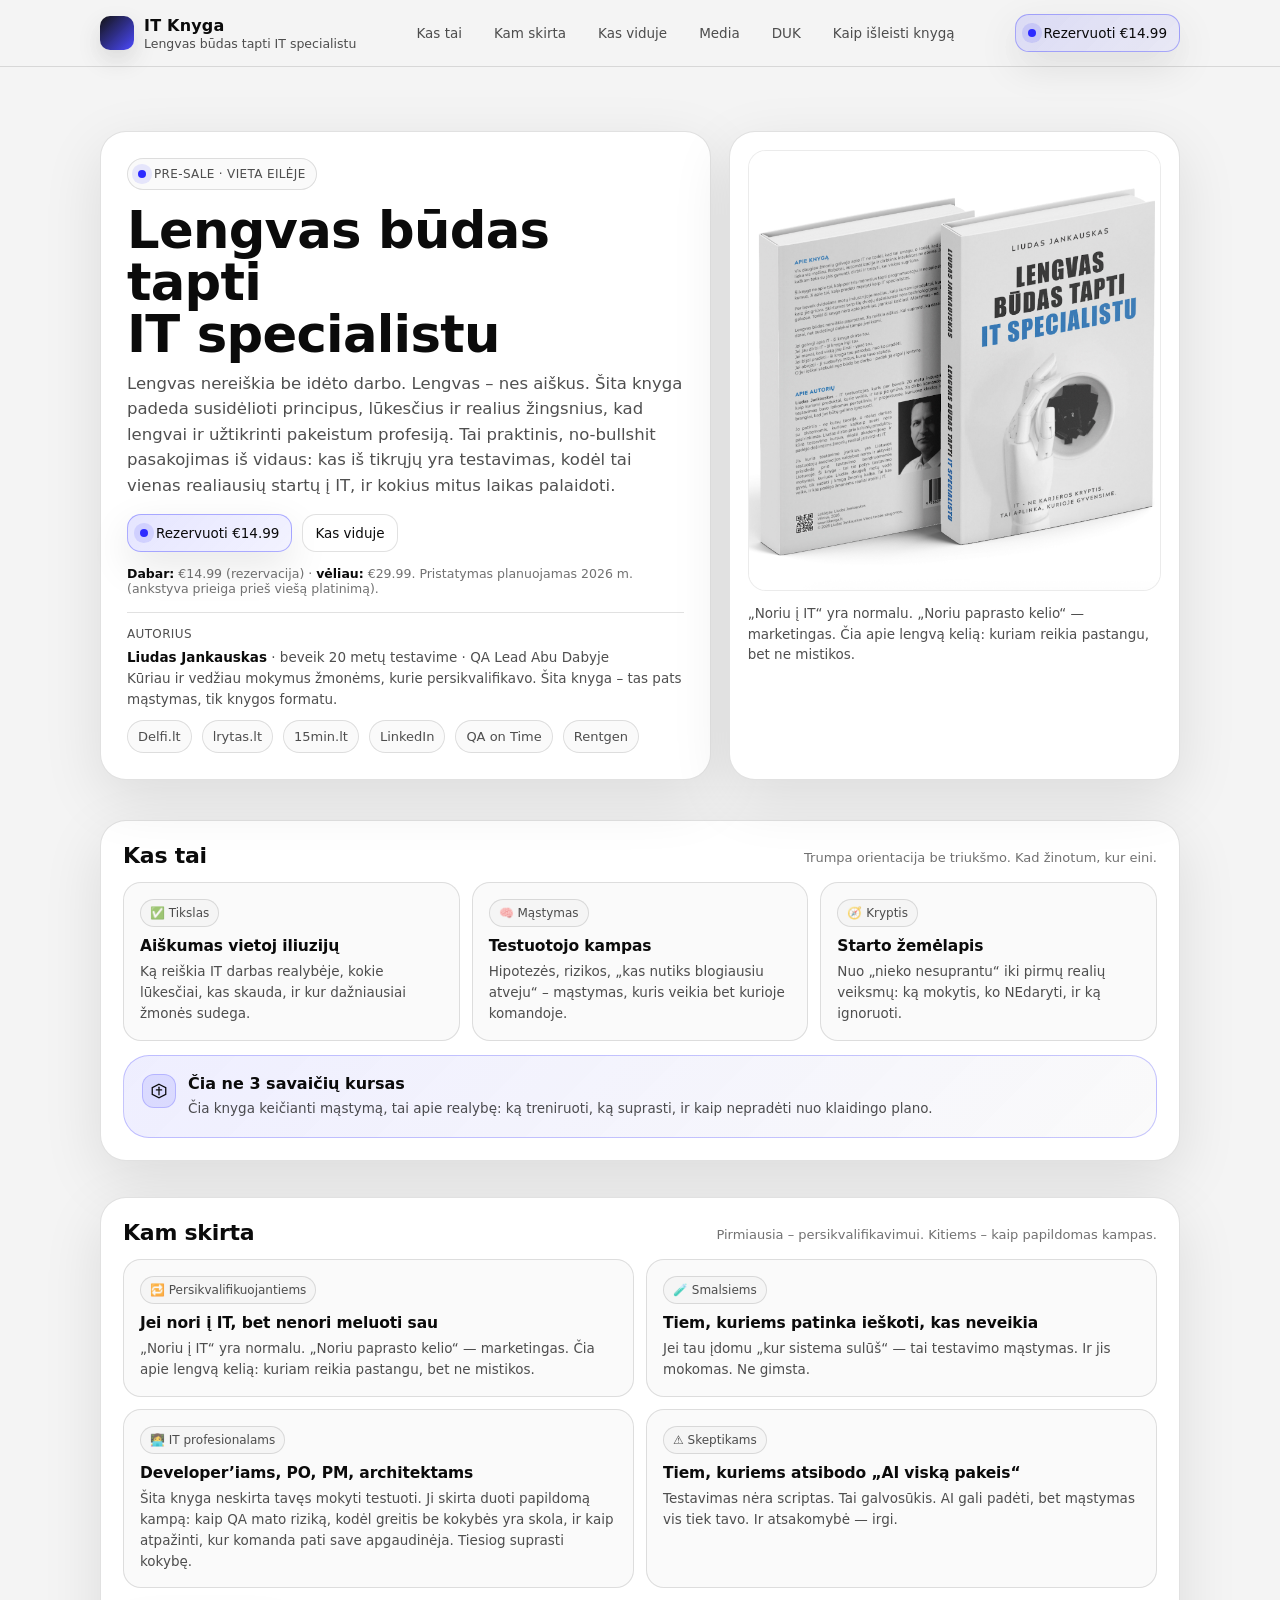
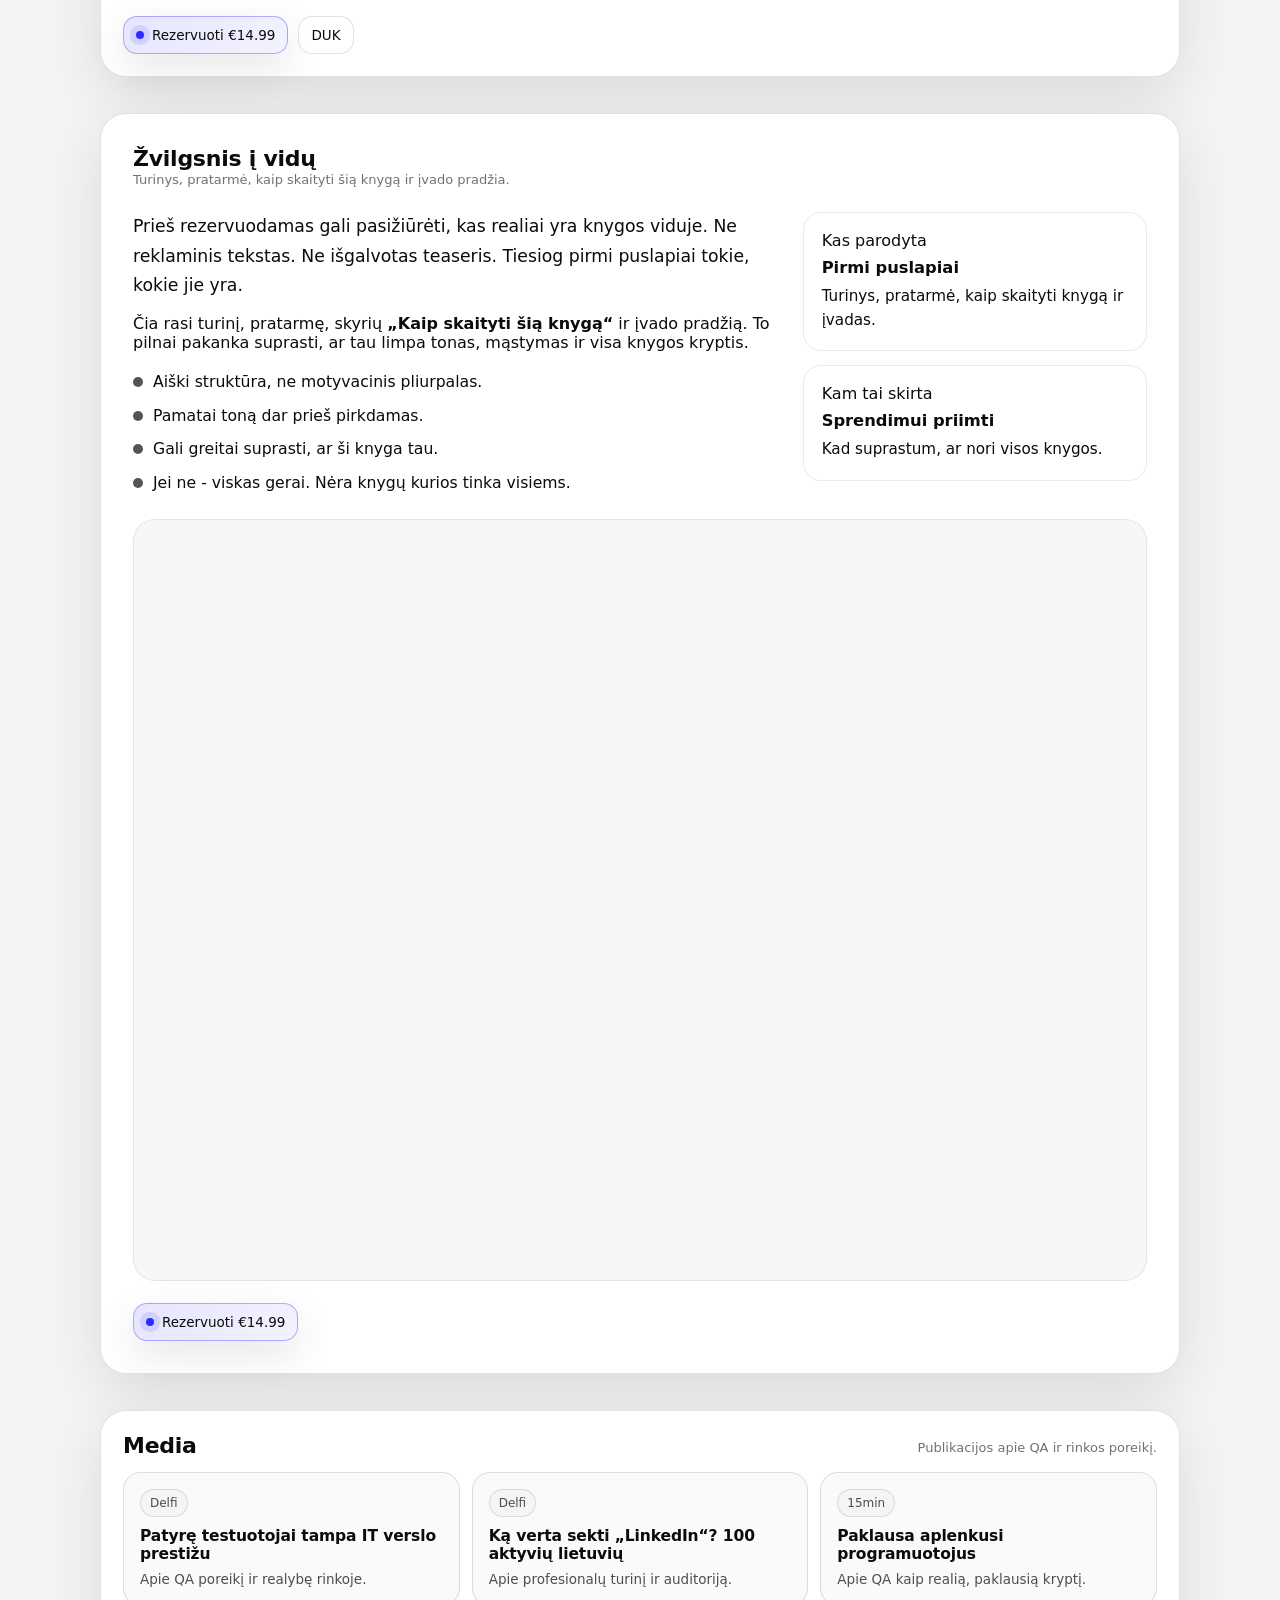
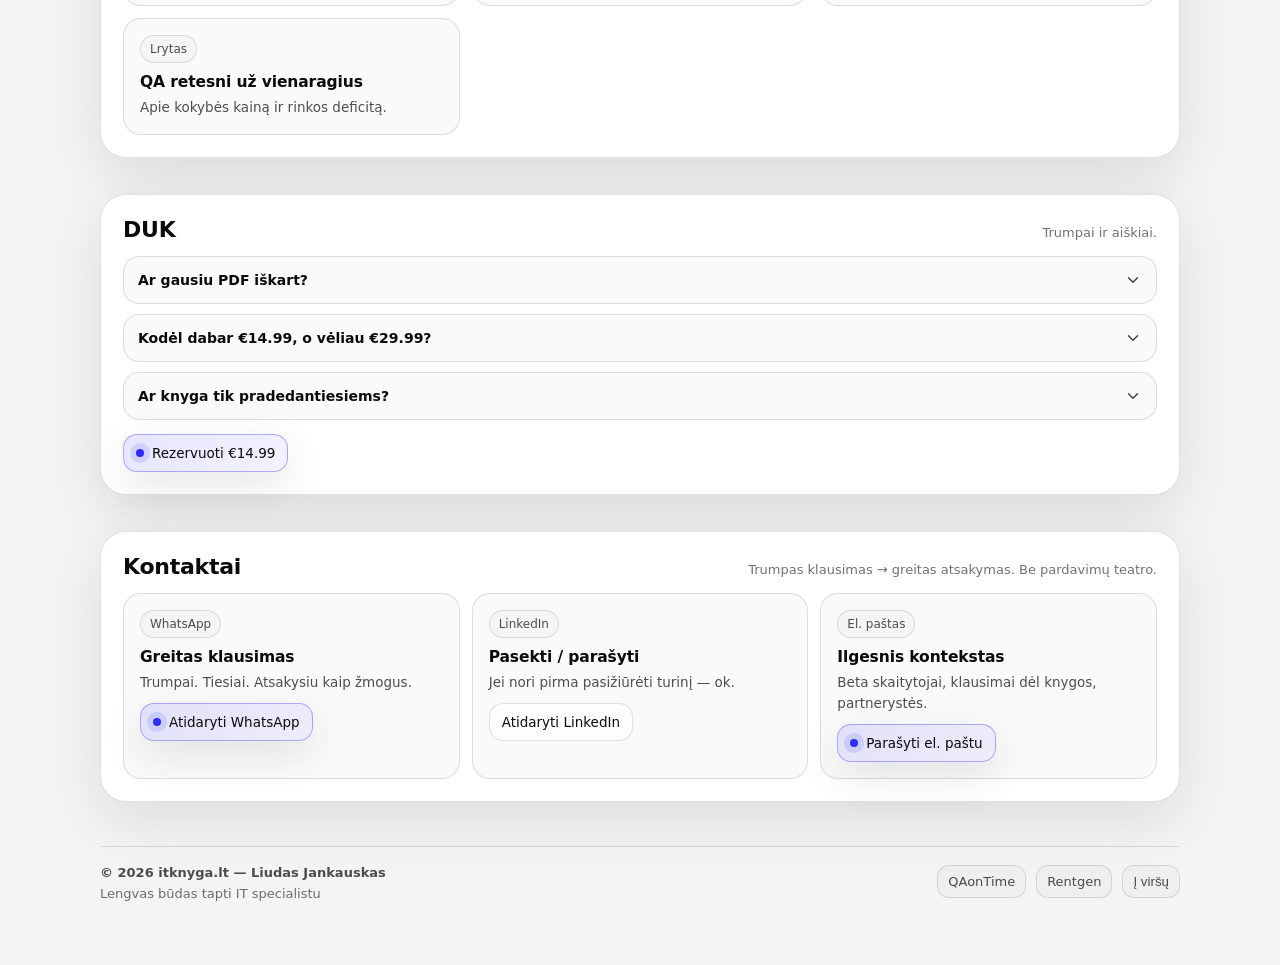
==== index.html @ edbee93b "kaip isleisti knyga" ====
<!doctype html>
<html lang="lt">
<head>
  <meta charset="utf-8" />
  <meta name="viewport" content="width=device-width,initial-scale=1" />
  <meta name="description" content="Knyga apie realų kelią į IT per testavimo mąstymą. Be marketingo. Be pažadų. Su aiškumu." />
  <title>Lengvas būdas tapti IT specialistu — Liudas Jankauskas</title>

  <link rel="stylesheet" href="./styles.css" />
</head>

<body>
  <!-- Google tag (gtag.js) -->
  <script async src="https://www.googletagmanager.com/gtag/js?id=G-TL7S2C4CYR"></script>
  <script>
    window.dataLayer = window.dataLayer || [];
    function gtag(){dataLayer.push(arguments);}
    gtag('js', new Date());
    gtag('config', 'G-TL7S2C4CYR');
  </script>

  <div class="topbar">
    <div class="wrap">
      <div class="row">
        <a class="brand" href="#top" aria-label="IT Knyga">
          <div class="mark" aria-hidden="true"></div>
          <div>
            <b>IT Knyga</b>
            <span>Lengvas būdas tapti IT specialistu</span>
          </div>
        </a>

        <button class="menuToggle" id="menuToggle" aria-label="Atidaryti navigaciją" aria-expanded="false" aria-controls="mobileNav">
          <span></span>
          <span></span>
          <span></span>
        </button>

        <nav aria-label="Navigacija">
          <a class="navlink" href="./index.html#kas">Kas tai</a>
          <a class="navlink" href="./index.html#kam">Kam skirta</a>
          <a class="navlink" href="./index.html#vidus">Kas viduje</a>
          <a class="navlink" href="./index.html#media">Media</a>
          <a class="navlink" href="./index.html#duk">DUK</a>
          <a class="navlink" href="./kaip-isleisti-knyga.html">Kaip išleisti knygą</a>
        </nav>

        <div class="mobileNav" id="mobileNav" hidden>
          <a class="navlink" href="./index.html#kas">Kas tai</a>
          <a class="navlink" href="./index.html#kam">Kam skirta</a>
          <a class="navlink" href="./index.html#vidus">Kas viduje</a>
          <a class="navlink" href="./index.html#media">Media</a>
          <a class="navlink" href="./index.html#du">DUK</a>
          <a class="navlink" href="./kaip-isleisti-knyga.html">Kaip išleisti knygą</a>
        </div>

        <div class="actions">
          <a class="btn primary" id="presaleTopBtn" href="https://buy.stripe.com/eVq9ALeDj7BDb7v8VT1Jm02" target="_blank" rel="noopener">
            <span class="dot" aria-hidden="true"></span>
            <span>Rezervuoti €14.99</span>
          </a>
        </div>
      </div>
    </div>
  </div>

  <main id="top">
    <!-- HERO -->
    <header class="hero">
      <div class="wrap">
        <div class="hero-grid">
          <div class="hero-card">
            <div class="kicker">
              <span class="pill" aria-hidden="true"></span>
              Pre-sale · vieta eilėje
            </div>

            <h1>Lengvas būdas tapti<br/>IT specialistu</h1>

            <p class="sub">
              Lengvas nereiškia be idėto darbo. Lengvas – nes aiškus. Šita knyga padeda susidėlioti principus, 
              lūkesčius ir realius žingsnius, kad lengvai ir užtikrinti pakeistum profesiją. Tai praktinis, no-bullshit 
              pasakojimas iš vidaus: kas iš tikrųjų yra testavimas, kodėl tai vienas realiausių startų į IT, ir kokius mitus laikas palaidoti.
            </p>

            <div class="hero-ctas">
              <a class="btn primary" id="presaleHeroBtn" href="https://buy.stripe.com/eVq9ALeDj7BDb7v8VT1Jm02" target="_blank" rel="noopener">
                <span class="dot" aria-hidden="true"></span>
                <span>Rezervuoti €14.99</span>
              </a>

              <a class="btn" href="#vidus">
                <span>Kas viduje</span>
              </a>
            </div>

            <div class="micro">
              <b>Dabar:</b> €14.99 (rezervacija) · <b>vėliau:</b> €29.99.
              <span class="muted">Pristatymas planuojamas 2026 m. (ankstyva prieiga prieš viešą platinimą).</span>
            </div>

            <div class="hero-strip" id="autorius">
              <div class="stripTitle">Autorius</div>
              <div class="stripBody">
                <b>Liudas Jankauskas</b> · beveik 20 metų testavime  · QA Lead Abu Dabyje<br/>
                  Kūriau ir vedžiau mokymus žmonėms, kurie persikvalifikavo.
                  Šita knyga – tas pats mąstymas, tik knygos formatu.
              </div>
              <div class="stripLinks">
                <a class="chip" href="https://www.delfi.lt/login/technologijos/naujienos/patyre-testuotojai-tampa-it-verslo-prestizu-90089187" target="_blank" rel="noopener">Delfi.lt</a>
                <a class="chip" href="https://www.lrytas.lt/it/ismanyk/2022/01/12/news/patyre-kokybes-uztikrinimo-specialistai-retesni-uz-vienaragius-22039677" target="_blank" rel="noopener">lrytas.lt</a>
                <a class="chip" href="https://www.15min.lt/verslas/naujiena/mokslas-it/profesija-paklausa-aplenkusi-programuotojus-lietuvoje-uzdirba-ir-3-5-tukst-euru-i-rankas-1290-1632904" target="_blank" rel="noopener">15min.lt</a>
                <a class="chip" href="https://www.linkedin.com/in/liudas-jankauskas/" target="_blank" rel="noopener">LinkedIn</a>
                <a class="chip" href="https://qaontime.com" target="_blank" rel="noopener">QA on Time</a>
                <a class="chip" href="https://rentgen.io" target="_blank" rel="noopener">Rentgen</a>
              </div>
            </div>
          </div>

          <!-- COVER -->
          <div class="cover-card" aria-label="Knygos viršelis">
            <img class="cover" src="./cover.jpg" alt="Knygos viršelis: Lengvas būdas tapti IT specialistu" />
            <div class="coverNote">
              „Noriu į IT“ yra normalu. „Noriu paprasto kelio“ — marketingas. Čia apie lengvą kelią: kuriam reikia pastangu, bet ne mistikos.
            </div>
          </div>
        </div>
      </div>
    </header>

    <!-- KAS -->
    <section id="kas">
      <div class="wrap">
        <div class="section-card">
          <div class="section-title">
            <h2>Kas tai</h2>
            <div class="hint">Trumpa orientacija be triukšmo. Kad žinotum, kur eini.</div>
          </div>

          <div class="grid3">
            <div class="item">
              <div class="tag">✅ Tikslas</div>
              <h3>Aiškumas vietoj iliuzijų</h3>
              <p>Ką reiškia IT darbas realybėje, kokie lūkesčiai, kas skauda, ir kur dažniausiai žmonės sudega.</p>
            </div>

            <div class="item">
              <div class="tag">🧠 Mąstymas</div>
              <h3>Testuotojo kampas</h3>
              <p>Hipotezės, rizikos, „kas nutiks blogiausiu atveju“ – mąstymas, kuris veikia bet kurioje komandoje.</p>
            </div>

            <div class="item">
              <div class="tag">🧭 Kryptis</div>
              <h3>Starto žemėlapis</h3>
              <p>Nuo „nieko nesuprantu“ iki pirmų realių veiksmų: ką mokytis, ko NEdaryti, ir ką ignoruoti.</p>
            </div>
          </div>

          <div class="spacer"></div>

          <div class="callout">
            <div class="icon" aria-hidden="true">
              <svg viewBox="0 0 24 24" fill="none">
                <path d="M12 3l9 4.5v9L12 21 3 16.5v-9L12 3Z" stroke="currentColor" stroke-width="1.7"/>
                <path d="M12 7v10" stroke="currentColor" stroke-width="1.7" stroke-linecap="round"/>
                <path d="M8.5 10.5h7" stroke="currentColor" stroke-width="1.7" stroke-linecap="round"/>
              </svg>
            </div>
            <div>
              <b>Čia ne 3 savaičių kursas</b>
              <span>Čia knyga keičianti mąstymą, tai apie realybę: ką treniruoti, ką suprasti, ir kaip nepradėti nuo klaidingo plano.</span>
            </div>
          </div>
        </div>
      </div>
    </section>

    <!-- KAM -->
    <section id="kam">
      <div class="wrap">
        <div class="section-card">
          <div class="section-title">
            <h2>Kam skirta</h2>
            <div class="hint">Pirmiausia – persikvalifikavimui. Kitiems – kaip papildomas kampas.</div>
          </div>

          <div class="grid2">
            <div class="item">
              <div class="tag">🔁 Persikvalifikuojantiems</div>
              <h3>Jei nori į IT, bet nenori meluoti sau</h3>
              <p>„Noriu į IT“ yra normalu. „Noriu paprasto kelio“ — marketingas. Čia apie lengvą kelią: kuriam reikia pastangu, bet ne mistikos.</p>
            </div>

            <div class="item">
              <div class="tag">🧪 Smalsiems</div>
              <h3>Tiem, kuriems patinka ieškoti, kas neveikia</h3>
              <p>Jei tau įdomu „kur sistema sulūš“ — tai testavimo mąstymas. Ir jis mokomas. Ne gimsta.</p>
            </div>

            <div class="item">
              <div class="tag">👩‍💻 IT profesionalams</div>
              <h3>Developer’iams, PO, PM, architektams</h3>
              <p>Šita knyga neskirta tavęs mokyti testuoti. Ji skirta duoti papildomą kampą: kaip QA mato riziką, kodėl greitis 
                be kokybės yra skola, ir kaip atpažinti, kur komanda pati save apgaudinėja. Tiesiog suprasti kokybę.</p>
            </div>

            <div class="item">
              <div class="tag">⚠️ Skeptikams</div>
              <h3>Tiem, kuriems atsibodo „AI viską pakeis“</h3>
              <p>Testavimas nėra scriptas. Tai galvosūkis. AI gali padėti, bet mąstymas vis tiek tavo. Ir atsakomybė — irgi.</p>
            </div>
          </div>

          <div class="spacer"></div>

          <div class="hero-ctas inlineCtas">
            <a class="btn primary" id="presaleMidBtn" href="https://buy.stripe.com/eVq9ALeDj7BDb7v8VT1Jm02" target="_blank" rel="noopener">
              <span class="dot" aria-hidden="true"></span>
              <span>Rezervuoti €14.99</span>
            </a>
            <a class="btn" href="#duk"><span>DUK</span></a>
          </div>
        </div>
      </div>
    </section>

    <!-- VIDUS -->
    <section id="vidus">
      <div class="wrap">
        <div class="section-card section-card--preview">
          <div class="section-title preview-title">
            <div>
              <h2>Žvilgsnis į vidų</h2>
              <div class="hint">Turinys, pratarmė, kaip skaityti šią knygą ir įvado pradžia.</div>
            </div>
          </div>

          <div class="book-preview-intro">
            <div class="book-preview-copy">
              <p class="preview-lead">
                Prieš rezervuodamas gali pasižiūrėti, kas realiai yra knygos viduje.
                Ne reklaminis tekstas. Ne išgalvotas teaseris. Tiesiog pirmi puslapiai tokie, kokie jie yra.
              </p>

              <p>
                Čia rasi turinį, pratarmę, skyrių <strong>„Kaip skaityti šią knygą“</strong> ir įvado pradžią.
                To pilnai pakanka suprasti, ar tau limpa tonas, mąstymas ir visa knygos kryptis.
              </p>

              <div class="preview-points">

                <div class="preview-point">
                  <span class="preview-dot"></span>
                  <span>Aiški struktūra, ne motyvacinis pliurpalas.</span>
                </div>

                <div class="preview-point">
                  <span class="preview-dot"></span>
                  <span>Pamatai toną dar prieš pirkdamas.</span>
                </div>

                <div class="preview-point">
                  <span class="preview-dot"></span>
                  <span>Gali greitai suprasti, ar ši knyga tau.</span>
                </div>

                <div class="preview-point">
                  <span class="preview-dot"></span>
                  <span>Jei ne - viskas gerai. Nėra knygų kurios tinka visiems.</span>
                </div>

              </div>
            </div>

            <div class="preview-side-note">
              <div class="preview-note-card">
                <div class="tag">Kas parodyta</div>
                <h3>Pirmi puslapiai</h3>
                <p>Turinys, pratarmė, kaip skaityti knygą ir įvadas.</p>
              </div>

              <div class="preview-note-card">
                <div class="tag">Kam tai skirta</div>
                <h3>Sprendimui priimti</h3>
                <p>Kad suprastum, ar nori visos knygos.</p>
              </div>
            </div>
          </div>

          <div class="pdf-preview-shell">
            <iframe
              src="./preview.pdf#toolbar=0"
              class="pdf-preview-frame"
              title="Knygos ištrauka">
            </iframe>
          </div>

          <a class="btn preview-open-mobile" href="./preview.pdf" target="_blank" rel="noopener">
              <span>Atidaryti knygos ištrauką</span>
          </a>

          <div class="hero-ctas preview-cta-row">
            <a class="btn primary" id="presalePreviewBtn" href="https://buy.stripe.com/eVq9ALeDj7BDb7v8VT1Jm02" target="_blank" rel="noopener">
              <span class="dot" aria-hidden="true"></span>
              <span>Rezervuoti €14.99</span>
            </a>
          </div>
        </div>
      </div>
    </section>

    <!-- MEDIA -->
    <section id="media">
      <div class="wrap">
        <div class="section-card">
          <div class="section-title">
            <h2>Media</h2>
            <div class="hint">Publikacijos apie QA ir rinkos poreikį.</div>
          </div>

          <div class="grid3">
            <a class="item" href="https://www.delfi.lt/login/technologijos/naujienos/patyre-testuotojai-tampa-it-verslo-prestizu-90089187" target="_blank" rel="noopener">
              <div class="tag">Delfi</div>
              <h3>Patyrę testuotojai tampa IT verslo prestižu</h3>
              <p>Apie QA poreikį ir realybę rinkoje.</p>
            </a>

            <a class="item" href="https://www.delfi.lt/m360/naujausi-straipsniai/karolis-rimkus-ka-verta-sekti-linkedin-100-aktyviu-lietuviu-9-dalis-95344121" target="_blank" rel="noopener">
              <div class="tag">Delfi</div>
              <h3>Ką verta sekti „LinkedIn“? 100 aktyvių lietuvių</h3>
              <p>Apie profesionalų turinį ir auditoriją.</p>
            </a>

            <a class="item" href="https://www.15min.lt/verslas/naujiena/mokslas-it/profesija-paklausa-aplenkusi-programuotojus-lietuvoje-uzdirba-ir-3-5-tukst-euru-i-rankas-1290-1632904" target="_blank" rel="noopener">
              <div class="tag">15min</div>
              <h3>Paklausa aplenkusi programuotojus</h3>
              <p>Apie QA kaip realią, paklausią kryptį.</p>
            </a>

            <a class="item" href="https://www.lrytas.lt/it/ismanyk/2022/01/12/news/patyre-kokybes-uztikrinimo-specialistai-retesni-uz-vienaragius-22039677" target="_blank" rel="noopener">
              <div class="tag">Lrytas</div>
              <h3>QA retesni už vienaragius</h3>
              <p>Apie kokybės kainą ir rinkos deficitą.</p>
            </a>
          </div>
        </div>
      </div>
    </section>

    <!-- FAQ -->
    <section id="duk">
      <div class="wrap">
        <div class="section-card">
          <div class="section-title">
            <h2>DUK</h2>
            <div class="hint">Trumpai ir aiškiai.</div>
          </div>

          <details>
            <summary>
              Ar gausiu PDF iškart?
              <svg class="chev" viewBox="0 0 24 24" fill="none" aria-hidden="true">
                <path d="M6 9l6 6 6-6" stroke="currentColor" stroke-width="1.8" stroke-linecap="round" stroke-linejoin="round"/>
              </svg>
            </summary>
            <p>Ne. Tai pre-sale rezervacija (vieta eilėje). Gausite fizinę knygą pirmi per 2026 metus.</p>
          </details>

          <details>
            <summary>
              Kodėl dabar €14.99, o vėliau €29.99?
              <svg class="chev" viewBox="0 0 24 24" fill="none" aria-hidden="true">
                <path d="M6 9l6 6 6-6" stroke="currentColor" stroke-width="1.8" stroke-linecap="round" stroke-linejoin="round"/>
              </svg>
            </summary>
            <p>€14.99 – ankstyva rezervacija. Išleidus, kaina bus €29.99.</p>
          </details>

          <details>
            <summary>
              Ar knyga tik pradedantiesiems?
              <svg class="chev" viewBox="0 0 24 24" fill="none" aria-hidden="true">
                <path d="M6 9l6 6 6-6" stroke="currentColor" stroke-width="1.8" stroke-linecap="round" stroke-linejoin="round"/>
              </svg>
            </summary>
            <p>Ne. Pagrindas – startas į IT, bet profesionalams tai papildomas kampas apie riziką, kokybės skolą ir realias klaidas.</p>
          </details>

          <div class="spacer"></div>

          <a class="btn primary" id="presaleFaqBtn" href="https://buy.stripe.com/eVq9ALeDj7BDb7v8VT1Jm02" target="_blank" rel="noopener">
            <span class="dot" aria-hidden="true"></span>
            <span>Rezervuoti €14.99</span>
          </a>
        </div>
      </div>
    </section>

    <!-- CONTACT -->
    <section id="kontaktas">
      <div class="wrap">
        <div class="section-card">
          <div class="section-title">
            <h2>Kontaktai</h2>
            <div class="hint">Trumpas klausimas → greitas atsakymas. Be pardavimų teatro.</div>
          </div>

          <div class="grid3">
            <div class="item">
              <div class="tag">WhatsApp</div>
              <h3>Greitas klausimas</h3>
              <p>Trumpai. Tiesiai. Atsakysiu kaip žmogus.</p>
              <div class="miniSpacer"></div>
              <a class="btn primary" id="whatsappBtn" href="https://wa.me/37064034810" target="_blank" rel="noopener">
                <span class="dot" aria-hidden="true"></span>
                <span>Atidaryti WhatsApp</span>
              </a>
            </div>

            <div class="item">
              <div class="tag">LinkedIn</div>
              <h3>Pasekti / parašyti</h3>
              <p>Jei nori pirma pasižiūrėti turinį — ok.</p>
              <div class="miniSpacer"></div>
              <a class="btn" id="linkedinBtn" href="https://www.linkedin.com/in/liudas-jankauskas/" target="_blank" rel="noopener">
                <span>Atidaryti LinkedIn</span>
              </a>
            </div>

            <div class="item">
              <div class="tag">El. paštas</div>
              <h3>Ilgesnis kontekstas</h3>
              <p>Beta skaitytojai, klausimai dėl knygos, partnerystės.</p>
              <div class="miniSpacer"></div>
              <a class="btn primary" href="mailto:liudasjan@gmail.com?subject=Knyga%20%E2%80%9ELengvas%20b%C5%ABdas%20tapti%20IT%20specialistu%E2%80%9C">
                <span class="dot" aria-hidden="true"></span>
                <span>Parašyti el. paštu</span>
              </a>
            </div>
          </div>
        </div>
      </div>
    </section>
  </main>

  <footer>
    <div class="wrap">
      <div class="footrow">
        <div>
          <div class="footTitle">© <span id="year"></span> itknyga.lt — Liudas Jankauskas</div>
          <div style="margin-top:6px;">Lengvas būdas tapti IT specialistu</div>
        </div>
        <div class="links" aria-label="Nuorodos">
          <a class="link" href="https://qaontime.com" target="_blank" rel="noopener">QAonTime</a>
          <a class="link" href="https://rentgen.io" target="_blank" rel="noopener">Rentgen</a>
          <button class="link" type="button" id="scrollTopBtn">Į viršų</button>
        </div>
      </div>
    </div>
  </footer>

  <!-- Mobile sticky presale -->
  <div class="mobileSticky" id="mobileSticky" hidden>
    <div class="mobileStickyInner">
      <div class="msText">
        <div class="msTitle">Pre-sale</div>
        <div class="msSub">€14.99 dabar · €29.99 po išleidimo</div>
      </div>
      <a class="btn primary msBtn" id="presaleStickyBtn" href="https://buy.stripe.com/eVq9ALeDj7BDb7v8VT1Jm02" target="_blank" rel="noopener">
        <span class="dot" aria-hidden="true"></span>
        <span>Rezervuoti</span>
      </a>
    </div>
  </div>

  <script src="./script.js"></script>
</body>
</html>
---- styles.css ----
:root{
  --bg:#F4F4F4;
  --card:#FFFFFF;
  --card2:#FAFAFA;
  --text:#0B0B0B;
  --muted: rgba(11,11,11,.72);
  --faint: rgba(11,11,11,.58);
  --line: rgba(11,11,11,.12);
  --shadow: 0 18px 60px rgba(0,0,0,.10);

  --accent:#2D2BFF; /* viršelio mėlyna */
  --accentSoft: rgba(45,43,255,.12);

  --radius:18px;
  --radius2:26px;
  --max: 1120px;
}

*{ box-sizing:border-box; }
html,body{ height:100%; }
body{
  margin:0;
  font-family: ui-sans-serif, system-ui, -apple-system, Segoe UI, Roboto, Helvetica, Arial, "Apple Color Emoji","Segoe UI Emoji";
  background: var(--bg);
  color:var(--text);
  overflow-x:hidden;
}

a{ color:inherit; text-decoration:none; }
.wrap{ max-width: var(--max); margin:0 auto; padding: 0 20px; }

/* Top bar */
.topbar{
  position:sticky;
  top:0;
  z-index:60;
  background: rgba(244,244,244,.78);
  border-bottom: 1px solid var(--line);
  backdrop-filter: blur(10px);
  -webkit-backdrop-filter: blur(10px);
}
.topbar .row{
  display:flex;
  align-items:center;
  justify-content:space-between;
  gap:18px;
  padding: 14px 0;
}

.brand{
  display:flex;
  align-items:center;
  gap:10px;
  min-width: 220px;
}
.mark{
  width: 34px; height: 34px;
  border-radius: 10px;
  background: linear-gradient(135deg, rgba(0,0,0,.92), rgba(45,43,255,.85));
  box-shadow: 0 10px 24px rgba(0,0,0,.12);
}
.brand b{ font-weight:900; letter-spacing:.2px; }
.brand span{ color:var(--muted); font-size: 12.5px; display:block; margin-top:1px; }

nav{
  display:flex;
  align-items:center;
  gap: 10px;
  flex-wrap:wrap;
  justify-content:flex-end;
}
.navlink{
  font-size: 13.5px;
  color: var(--muted);
  padding: 8px 10px;
  border-radius: 12px;
  border: 1px solid transparent;
  transition: .2s ease;
  user-select:none;
}
.navlink:hover{ color: var(--text); border-color: var(--line); background: rgba(0,0,0,.03); }
.navlink.active{ color: var(--text); border-color: rgba(45,43,255,.35); background: var(--accentSoft); }

.actions{ display:flex; align-items:center; gap:10px; }

/* Buttons */
.btn{
  border: 1px solid var(--line);
  background: rgba(255,255,255,.65);
  color: var(--text);
  padding: 10px 12px;
  border-radius: 14px;
  font-size: 13.5px;
  display:inline-flex;
  align-items:center;
  gap:8px;
  transition: .2s ease;
  cursor:pointer;
  user-select:none;
  white-space:nowrap;
}
.btn:hover{ transform: translateY(-1px); border-color: rgba(0,0,0,.18); background: rgba(255,255,255,.95); }

.btn.primary{
  border-color: rgba(45,43,255,.35);
  background: linear-gradient(135deg, rgba(45,43,255,.12), rgba(45,43,255,.06));
  box-shadow: 0 14px 40px rgba(0,0,0,.10);
}
.btn.primary:hover{ border-color: rgba(45,43,255,.55); }

.btn .dot{
  width:8px; height:8px; border-radius:50%;
  background: var(--accent);
  box-shadow: 0 0 0 6px rgba(45,43,255,.12);
}

/* Hero */
header.hero{
  padding: 64px 0 22px;
}
.hero-grid{
  display:grid;
  grid-template-columns: 1.15fr .85fr;
  gap: 18px;
  align-items:stretch;
}

.hero-card{
  border: 1px solid var(--line);
  background: var(--card);
  border-radius: var(--radius2);
  padding: 26px;
  box-shadow: var(--shadow);
}

.kicker{
  display:inline-flex; align-items:center; gap:8px;
  font-size: 12px;
  color: var(--muted);
  letter-spacing:.35px;
  text-transform: uppercase;
  border: 1px solid var(--line);
  background: rgba(0,0,0,.02);
  padding: 8px 10px;
  border-radius: 999px;
}
.pill{
  width:8px; height:8px; border-radius:50%;
  background: var(--accent);
  box-shadow: 0 0 0 6px rgba(45,43,255,.10);
}

h1{
  margin: 14px 0 10px;
  font-size: clamp(34px, 4vw, 54px);
  line-height: 1.02;
  letter-spacing: -0.7px;
}

.sub{
  margin: 0 0 16px;
  font-size: 16.5px;
  line-height: 1.55;
  color: var(--muted);
  max-width: 62ch;
}
.sub b{ color: var(--text); }

.hero-ctas{ display:flex; gap:10px; flex-wrap:wrap; margin-top: 10px; }
.hero-ctas.inlineCtas{ margin-top: 14px; }

.micro{
  color: var(--faint);
  font-size: 12.5px;
  margin-top: 14px;
}
.micro b{ color: var(--text); font-weight:800; }
.muted{ color: var(--faint); }

/* Author strip */
.hero-strip{
  margin-top: 16px;
  border-top: 1px solid var(--line);
  padding-top: 14px;
}
.stripTitle{
  font-size: 12px;
  text-transform: uppercase;
  letter-spacing: .35px;
  color: var(--muted);
  margin-bottom: 6px;
}
.stripBody{
  font-size: 13.5px;
  line-height: 1.55;
  color: var(--muted);
}
.stripBody b{ color: var(--text); }
.stripLinks{ margin-top: 10px; display:flex; gap:10px; flex-wrap:wrap; }
.chip{
  border: 1px solid var(--line);
  background: rgba(0,0,0,.02);
  padding: 8px 10px;
  border-radius: 999px;
  font-size: 13px;
  color: var(--muted);
}
.chip:hover{ color: var(--text); border-color: rgba(0,0,0,.18); }

/* Cover */
.cover-card{
  border: 1px solid var(--line);
  background: var(--card);
  border-radius: var(--radius2);
  padding: 18px;
  box-shadow: var(--shadow);
  display:flex;
  flex-direction:column;
  gap: 12px;
}
.cover{
  width:100%;
  height:auto;
  border-radius: 18px;
  border: 1px solid rgba(0,0,0,.08);
  background: #fff;
  display:block;
}
.coverNote{
  color: var(--muted);
  font-size: 13.5px;
  line-height: 1.5;
}

/* Sections */
section{ padding: 18px 0; }
.section-card{
  border: 1px solid var(--line);
  background: var(--card);
  border-radius: var(--radius2);
  padding: 22px;
  box-shadow: var(--shadow);
}

.section-title{
  display:flex;
  align-items:flex-end;
  justify-content:space-between;
  gap: 14px;
  margin-bottom: 14px;
}
h2{
  margin:0;
  font-size: 22px;
  letter-spacing:-.25px;
}
.hint{
  color: var(--faint);
  font-size: 13px;
  line-height:1.45;
  max-width: 56ch;
}

.grid3{
  display:grid;
  grid-template-columns: repeat(3, 1fr);
  gap: 12px;
}
.grid2{
  display:grid;
  grid-template-columns: repeat(2, 1fr);
  gap: 12px;
}
.item{
  border: 1px solid var(--line);
  background: var(--card2);
  border-radius: var(--radius);
  padding: 16px;
}
.item .tag{
  display:inline-flex;
  align-items:center;
  gap: 8px;
  font-size: 12px;
  color: var(--muted);
  border: 1px solid var(--line);
  background: rgba(0,0,0,.02);
  padding: 6px 9px;
  border-radius: 999px;
  margin-bottom: 10px;
}
.item h3{
  margin: 0 0 6px;
  font-size: 15.5px;
  letter-spacing:-.1px;
}
.item p{
  margin:0;
  color: var(--muted);
  font-size: 13.5px;
  line-height:1.55;
}

.callout{
  border: 1px solid rgba(45,43,255,.25);
  background: linear-gradient(135deg, rgba(45,43,255,.08), rgba(0,0,0,.02));
  border-radius: var(--radius2);
  padding: 18px;
  display:flex;
  gap: 12px;
  align-items:flex-start;
}
.callout .icon{
  width: 34px; height: 34px; border-radius: 12px;
  background: rgba(45,43,255,.10);
  border: 1px solid rgba(45,43,255,.22);
  display:flex; align-items:center; justify-content:center;
  flex: 0 0 auto;
}
.callout .icon svg{ width:18px; height:18px; }
.callout b{ display:block; margin-bottom: 5px; }
.callout span{ color: var(--muted); font-size: 13.5px; line-height:1.55; }

/* FAQ */
details{
  border:1px solid var(--line);
  background: var(--card2);
  border-radius: 16px;
  padding: 14px 14px;
}
details + details{ margin-top: 10px; }
summary{
  cursor:pointer;
  list-style:none;
  display:flex;
  align-items:center;
  justify-content:space-between;
  gap: 12px;
  font-weight: 900;
  font-size: 14px;
}
summary::-webkit-details-marker{ display:none; }
details p{
  margin: 10px 0 0;
  color: var(--muted);
  font-size: 13.5px;
  line-height:1.6;
}
.chev{
  width: 18px; height: 18px;
  opacity:.8;
  transition:.2s ease;
}
details[open] .chev{ transform: rotate(180deg); }

/* Footer */
footer{
  padding: 26px 0 64px;
  color: var(--faint);
  font-size: 13px;
}
.footrow{
  display:flex; align-items:flex-start; justify-content:space-between;
  gap: 14px; flex-wrap:wrap;
  border-top: 1px solid var(--line);
  padding-top: 18px;
}
.footTitle{ color:var(--muted); font-weight:900; }
.links{ display:flex; gap:10px; flex-wrap:wrap; }
.link{
  border: 1px solid var(--line);
  background: rgba(0,0,0,.02);
  padding: 8px 10px;
  border-radius: 12px;
  color: var(--muted);
  transition:.2s ease;
  cursor:pointer;
}
.link:hover{ color: var(--text); border-color: rgba(0,0,0,.18); }

/* helpers */
.spacer{ height:14px; }
.miniSpacer{ height:10px; }

/* Mobile sticky presale */
.mobileSticky{
  position: fixed;
  left: 0; right: 0; bottom: 0;
  z-index: 998;
  padding: 10px 12px;
  background: rgba(244,244,244,.86);
  border-top: 1px solid var(--line);
  backdrop-filter: blur(10px);
}
.mobileStickyInner{
  max-width: var(--max);
  margin: 0 auto;
  display:flex;
  align-items:center;
  justify-content:space-between;
  gap: 12px;
}
.msText{ display:flex; flex-direction:column; gap:2px; }
.msTitle{ font-weight:900; letter-spacing:.2px; font-size: 13px; }
.msSub{ color: var(--muted); font-size: 12.5px; }
.msBtn{ padding: 10px 12px; }

/* Responsive */
@media (max-width: 980px){
  .hero-grid{ grid-template-columns: 1fr; }
  nav{ display:none; }
  footer{ padding-bottom: 94px; }
}
@media (max-width: 860px){
  .grid3{ grid-template-columns: 1fr; }
  .grid2{ grid-template-columns: 1fr; }
}

/* Reduced motion */
@media (prefers-reduced-motion: reduce){
  *{ transition:none !important; scroll-behavior:auto !important; }
}

/* Globejai */
.guardians .guardian{
  text-decoration:none;
  display:block;
}

.guardians .guardianRow{
  display:flex;
  gap:14px;
  align-items:flex-start;
}

.guardianLogo{
  width:84px;
  height:84px;
  border-radius:16px;
  object-fit:contain;
  padding:10px;
  background:rgba(255,255,255,.04);
  border:1px solid rgba(255,255,255,.08);
  flex:0 0 auto;
}

.guardianText h3{
  margin:0 0 6px 0;
}

.guardianLink{
  margin-top:10px;
  font-weight:600;
  opacity:.9;
}

.guardians .guardian:hover .guardianLink{
  opacity:1;
}

@media (max-width:820px){
  .guardians .guardianRow{ flex-direction:column; }
  .guardianLogo{ width:74px; height:74px; }
}



.section-card--preview {
  padding: 32px;
}

.preview-title {
  margin-bottom: 22px;
}

.book-preview-intro {
  display: grid;
  grid-template-columns: minmax(0, 1.5fr) minmax(260px, 0.8fr);
  gap: 24px;
  align-items: start;
  margin-bottom: 24px;
}

.book-preview-copy {
  max-width: 760px;
}

.preview-lead {
  font-size: 1.08rem;
  line-height: 1.7;
  margin: 0 0 14px;
}

.book-preview-copy p {
  margin: 0 0 14px;
}

.preview-points {
  display: grid;
  gap: 10px;
  margin-top: 18px;
}

.preview-point {
  display: flex;
  align-items: flex-start;
  gap: 10px;
  font-size: 0.98rem;
  line-height: 1.5;
}

.preview-dot {
  width: 10px;
  height: 10px;
  border-radius: 999px;
  background: currentColor;
  opacity: 0.7;
  margin-top: 7px;
  flex: 0 0 auto;
}

.preview-side-note {
  display: grid;
  gap: 14px;
}

.preview-note-card {
  border: 1px solid rgba(0,0,0,0.08);
  border-radius: 18px;
  padding: 18px;
  background: rgba(255,255,255,0.55);
}

.preview-note-card h3 {
  margin: 8px 0 8px;
  font-size: 1.02rem;
}

.preview-note-card p {
  margin: 0;
  line-height: 1.55;
  font-size: 0.95rem;
}

.pdf-preview-shell {
  border: 1px solid rgba(0,0,0,0.08);
  border-radius: 22px;
  overflow: hidden;
  background: #f6f6f6;
  min-height: 760px;
}

.pdf-preview-frame {
  display: block;
  width: 100%;
  height: 760px;
  border: 0;
  background: #f6f6f6;
}

.preview-cta-row {
  margin-top: 22px;
}

@media (max-width: 980px) {
  .book-preview-intro {
    grid-template-columns: 1fr;
  }

  .pdf-preview-shell,
  .pdf-preview-frame {
    min-height: 620px;
    height: 620px;
  }
}

@media (max-width: 640px) {
  .section-card--preview {
    padding: 22px;
  }

  .preview-lead {
    font-size: 1rem;
  }

  .pdf-preview-shell,
  .pdf-preview-frame {
    min-height: 520px;
    height: 520px;
  }
}


.preview-open-mobile {
  display: none;
  width: 100%;
  justify-content: center;
  margin-top: 16px;
}

@media (max-width: 768px) {
  .pdf-preview-shell {
    display: none;
  }

  .preview-open-mobile {
    display: inline-flex;
  }
}

.menuToggle {
  display: none;
  width: 44px;
  height: 44px;
  border: 1px solid rgba(0,0,0,0.08);
  border-radius: 12px;
  background: #fff;
  padding: 0;
  cursor: pointer;
  align-items: center;
  justify-content: center;
  flex-direction: column;
  gap: 5px;
}

.menuToggle span {
  display: block;
  width: 18px;
  height: 2px;
  background: currentColor;
  border-radius: 999px;
}

.mobileNav {
  display: none;
  padding: 12px 0 4px;
  border-top: 1px solid rgba(0,0,0,0.06);
  margin-top: 12px;
}

.mobileNav .navlink {
  display: block;
  padding: 12px 0;
}

@media (max-width: 920px) {
  .desktopNav {
    display: none;
  }

  .menuToggle {
    display: inline-flex;
  }

  .topbar .row {
    flex-wrap: wrap;
  }

  .actions {
    margin-left: auto;
  }

  .mobileNav.isOpen {
    display: block;
    width: 100%;
  }
}
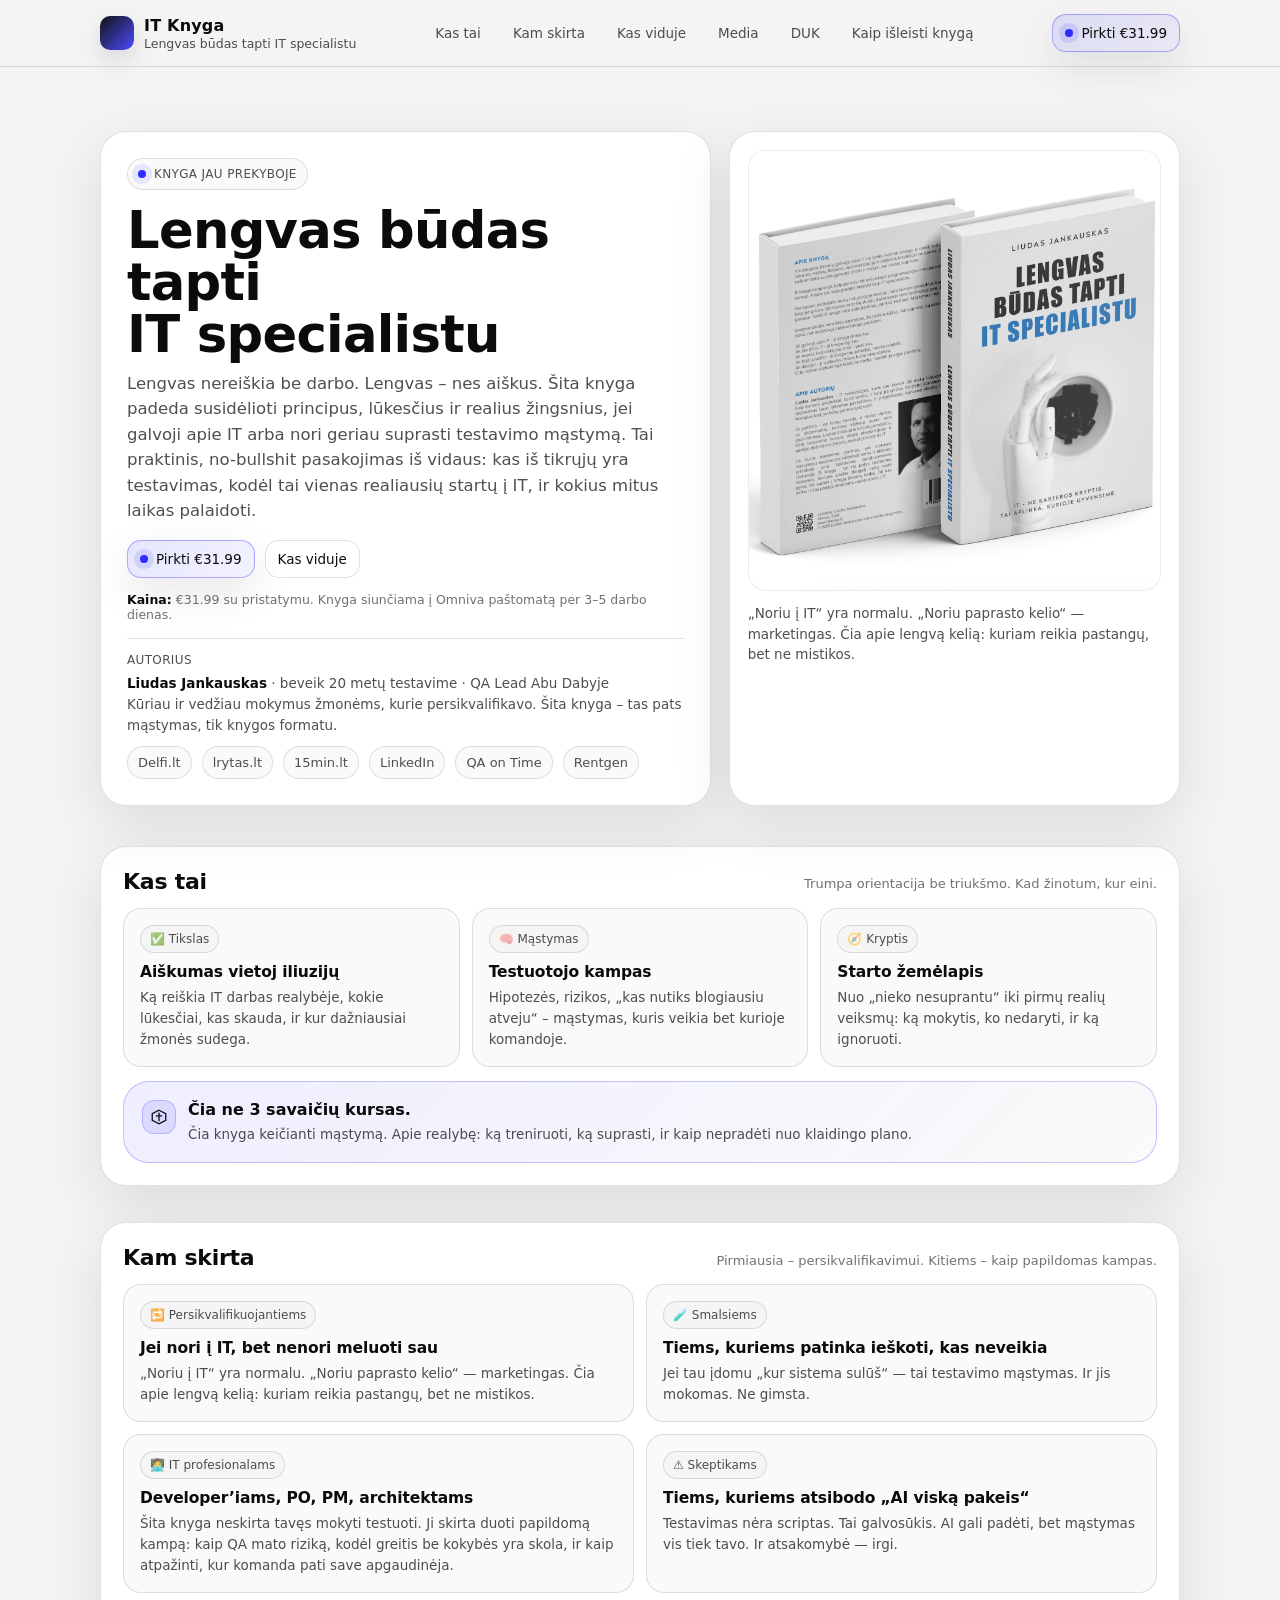
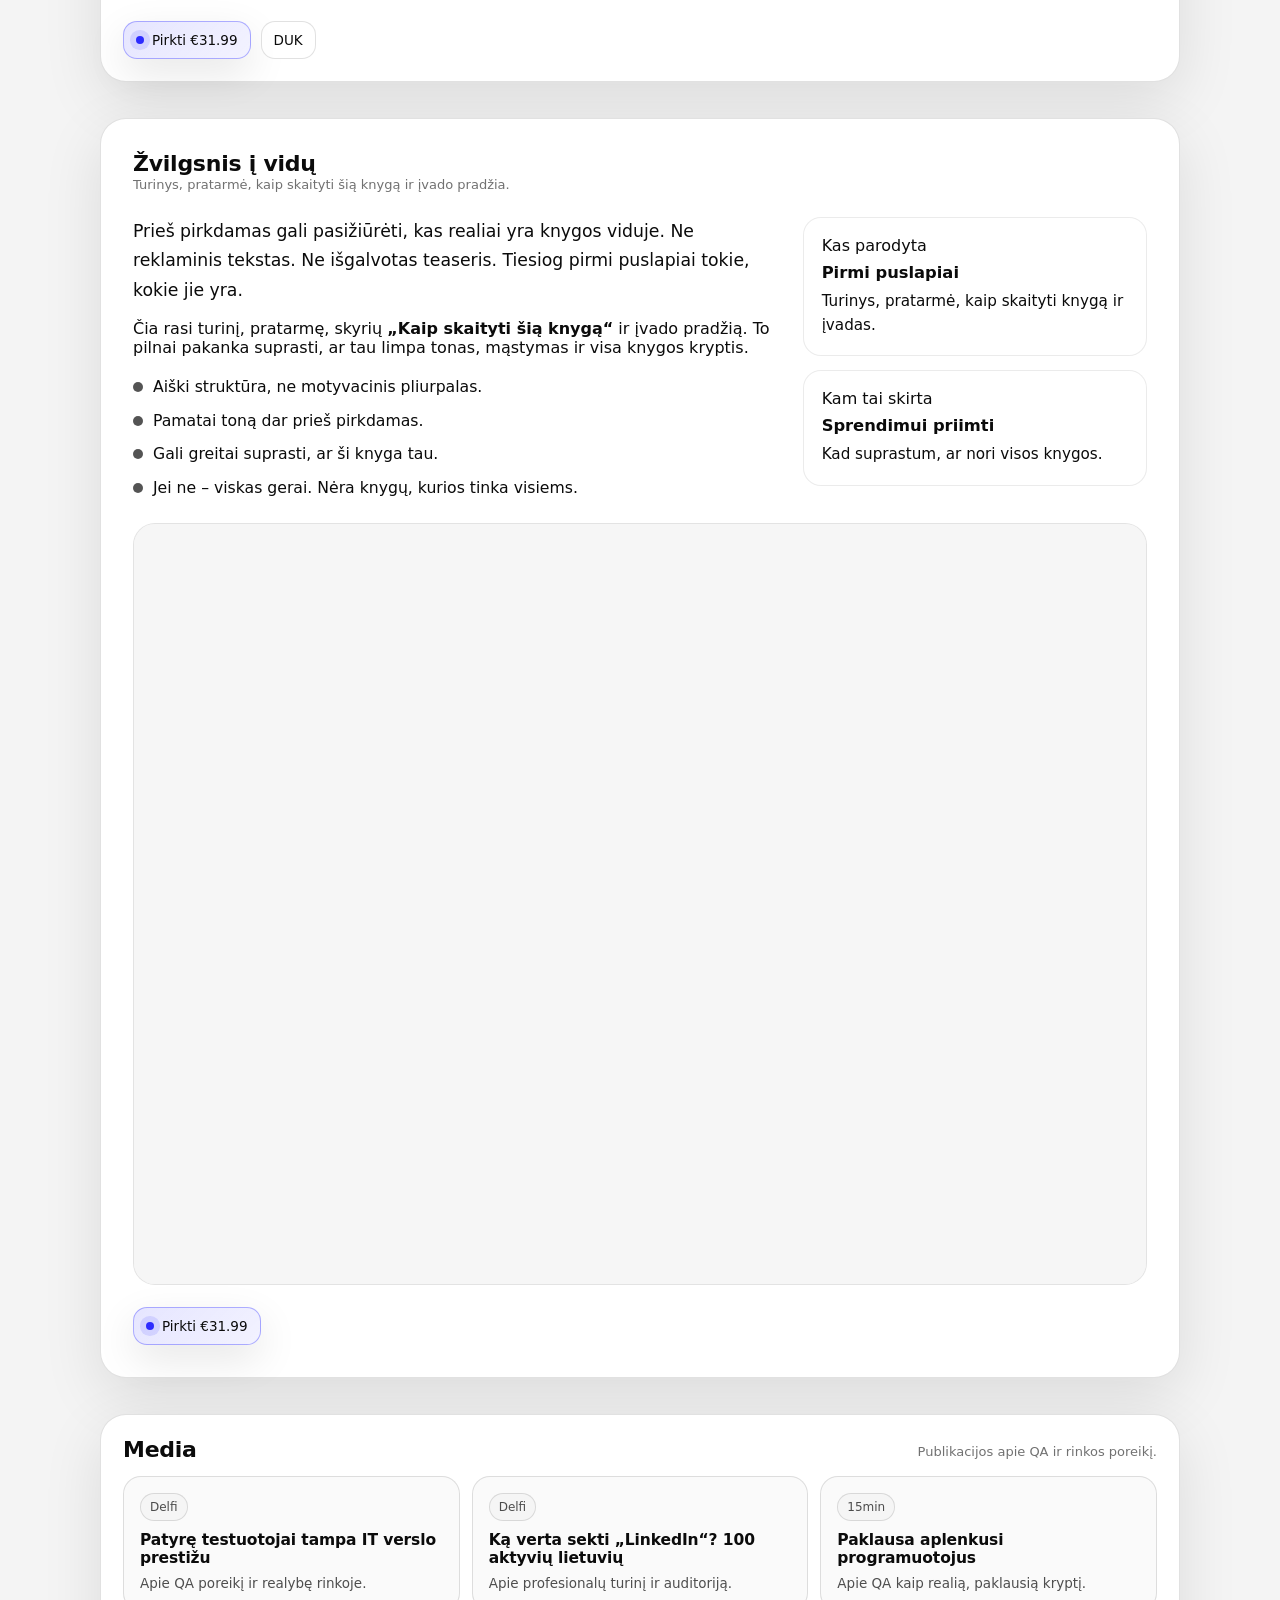
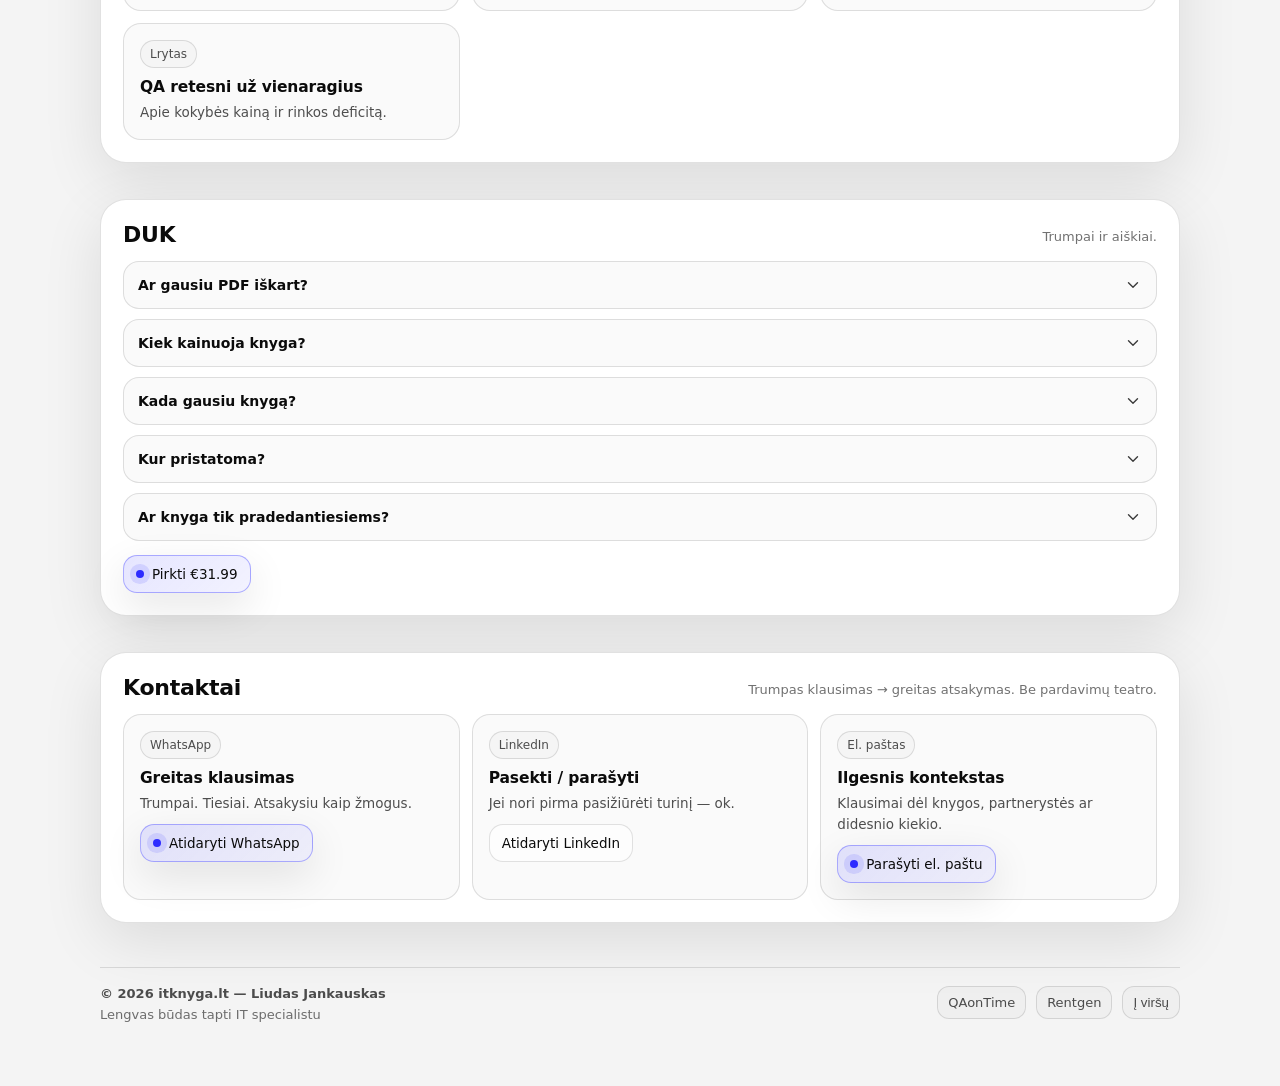
==== commit 2842785f: "updated price" ====
--- a/index.html
+++ b/index.html
@@ -3,7 +3,7 @@
 <head>
   <meta charset="utf-8" />
   <meta name="viewport" content="width=device-width,initial-scale=1" />
-  <meta name="description" content="Knyga apie realų kelią į IT per testavimo mąstymą. Be marketingo. Be pažadų. Su aiškumu." />
+  <meta name="description" content="Knyga „Lengvas būdas tapti IT specialistu“ apie realų kelią į IT per testavimo mąstymą. Kaina 31.99 € su pristatymu į Omniva paštomatą." />
   <title>Lengvas būdas tapti IT specialistu — Liudas Jankauskas</title>
 
   <link rel="stylesheet" href="./styles.css" />
@@ -50,14 +50,14 @@
           <a class="navlink" href="./index.html#kam">Kam skirta</a>
           <a class="navlink" href="./index.html#vidus">Kas viduje</a>
           <a class="navlink" href="./index.html#media">Media</a>
-          <a class="navlink" href="./index.html#du">DUK</a>
+          <a class="navlink" href="./index.html#duk">DUK</a>
           <a class="navlink" href="./kaip-isleisti-knyga.html">Kaip išleisti knygą</a>
         </div>
 
         <div class="actions">
-          <a class="btn primary" id="presaleTopBtn" href="https://buy.stripe.com/eVq9ALeDj7BDb7v8VT1Jm02" target="_blank" rel="noopener">
+          <a class="btn primary" id="buyTopBtn" href="https://buy.stripe.com/aFabIT3YFaNPa3r3Bz1Jm03" target="_blank" rel="noopener">
             <span class="dot" aria-hidden="true"></span>
-            <span>Rezervuoti €14.99</span>
+            <span>Pirkti €31.99</span>
           </a>
         </div>
       </div>
@@ -72,21 +72,22 @@
           <div class="hero-card">
             <div class="kicker">
               <span class="pill" aria-hidden="true"></span>
-              Pre-sale · vieta eilėje
+              Knyga jau prekyboje
             </div>
 
             <h1>Lengvas būdas tapti<br/>IT specialistu</h1>
 
             <p class="sub">
-              Lengvas nereiškia be idėto darbo. Lengvas – nes aiškus. Šita knyga padeda susidėlioti principus, 
-              lūkesčius ir realius žingsnius, kad lengvai ir užtikrinti pakeistum profesiją. Tai praktinis, no-bullshit 
-              pasakojimas iš vidaus: kas iš tikrųjų yra testavimas, kodėl tai vienas realiausių startų į IT, ir kokius mitus laikas palaidoti.
+              Lengvas nereiškia be darbo. Lengvas – nes aiškus. Šita knyga padeda susidėlioti principus,
+              lūkesčius ir realius žingsnius, jei galvoji apie IT arba nori geriau suprasti testavimo mąstymą.
+              Tai praktinis, no-bullshit pasakojimas iš vidaus: kas iš tikrųjų yra testavimas, kodėl tai vienas
+              realiausių startų į IT, ir kokius mitus laikas palaidoti.
             </p>
 
             <div class="hero-ctas">
-              <a class="btn primary" id="presaleHeroBtn" href="https://buy.stripe.com/eVq9ALeDj7BDb7v8VT1Jm02" target="_blank" rel="noopener">
+              <a class="btn primary" id="buyHeroBtn" href="https://buy.stripe.com/aFabIT3YFaNPa3r3Bz1Jm03" target="_blank" rel="noopener">
                 <span class="dot" aria-hidden="true"></span>
-                <span>Rezervuoti €14.99</span>
+                <span>Pirkti €31.99</span>
               </a>
 
               <a class="btn" href="#vidus">
@@ -95,16 +96,16 @@
             </div>
 
             <div class="micro">
-              <b>Dabar:</b> €14.99 (rezervacija) · <b>vėliau:</b> €29.99.
-              <span class="muted">Pristatymas planuojamas 2026 m. (ankstyva prieiga prieš viešą platinimą).</span>
+              <b>Kaina:</b> €31.99 su pristatymu.
+              <span class="muted">Knyga siunčiama į Omniva paštomatą per 3–5 darbo dienas.</span>
             </div>
 
             <div class="hero-strip" id="autorius">
               <div class="stripTitle">Autorius</div>
               <div class="stripBody">
-                <b>Liudas Jankauskas</b> · beveik 20 metų testavime  · QA Lead Abu Dabyje<br/>
-                  Kūriau ir vedžiau mokymus žmonėms, kurie persikvalifikavo.
-                  Šita knyga – tas pats mąstymas, tik knygos formatu.
+                <b>Liudas Jankauskas</b> · beveik 20 metų testavime · QA Lead Abu Dabyje<br/>
+                Kūriau ir vedžiau mokymus žmonėms, kurie persikvalifikavo.
+                Šita knyga – tas pats mąstymas, tik knygos formatu.
               </div>
               <div class="stripLinks">
                 <a class="chip" href="https://www.delfi.lt/login/technologijos/naujienos/patyre-testuotojai-tampa-it-verslo-prestizu-90089187" target="_blank" rel="noopener">Delfi.lt</a>
@@ -121,7 +122,7 @@
           <div class="cover-card" aria-label="Knygos viršelis">
             <img class="cover" src="./cover.jpg" alt="Knygos viršelis: Lengvas būdas tapti IT specialistu" />
             <div class="coverNote">
-              „Noriu į IT“ yra normalu. „Noriu paprasto kelio“ — marketingas. Čia apie lengvą kelią: kuriam reikia pastangu, bet ne mistikos.
+              „Noriu į IT“ yra normalu. „Noriu paprasto kelio“ — marketingas. Čia apie lengvą kelią: kuriam reikia pastangų, bet ne mistikos.
             </div>
           </div>
         </div>
@@ -153,7 +154,7 @@
             <div class="item">
               <div class="tag">🧭 Kryptis</div>
               <h3>Starto žemėlapis</h3>
-              <p>Nuo „nieko nesuprantu“ iki pirmų realių veiksmų: ką mokytis, ko NEdaryti, ir ką ignoruoti.</p>
+              <p>Nuo „nieko nesuprantu“ iki pirmų realių veiksmų: ką mokytis, ko nedaryti, ir ką ignoruoti.</p>
             </div>
           </div>
 
@@ -168,8 +169,8 @@
               </svg>
             </div>
             <div>
-              <b>Čia ne 3 savaičių kursas</b>
-              <span>Čia knyga keičianti mąstymą, tai apie realybę: ką treniruoti, ką suprasti, ir kaip nepradėti nuo klaidingo plano.</span>
+              <b>Čia ne 3 savaičių kursas.</b>
+              <span>Čia knyga keičianti mąstymą. Apie realybę: ką treniruoti, ką suprasti, ir kaip nepradėti nuo klaidingo plano.</span>
             </div>
           </div>
         </div>
@@ -189,25 +190,24 @@
             <div class="item">
               <div class="tag">🔁 Persikvalifikuojantiems</div>
               <h3>Jei nori į IT, bet nenori meluoti sau</h3>
-              <p>„Noriu į IT“ yra normalu. „Noriu paprasto kelio“ — marketingas. Čia apie lengvą kelią: kuriam reikia pastangu, bet ne mistikos.</p>
+              <p>„Noriu į IT“ yra normalu. „Noriu paprasto kelio“ — marketingas. Čia apie lengvą kelią: kuriam reikia pastangų, bet ne mistikos.</p>
             </div>
 
             <div class="item">
               <div class="tag">🧪 Smalsiems</div>
-              <h3>Tiem, kuriems patinka ieškoti, kas neveikia</h3>
+              <h3>Tiems, kuriems patinka ieškoti, kas neveikia</h3>
               <p>Jei tau įdomu „kur sistema sulūš“ — tai testavimo mąstymas. Ir jis mokomas. Ne gimsta.</p>
             </div>
 
             <div class="item">
               <div class="tag">👩‍💻 IT profesionalams</div>
               <h3>Developer’iams, PO, PM, architektams</h3>
-              <p>Šita knyga neskirta tavęs mokyti testuoti. Ji skirta duoti papildomą kampą: kaip QA mato riziką, kodėl greitis 
-                be kokybės yra skola, ir kaip atpažinti, kur komanda pati save apgaudinėja. Tiesiog suprasti kokybę.</p>
+              <p>Šita knyga neskirta tavęs mokyti testuoti. Ji skirta duoti papildomą kampą: kaip QA mato riziką, kodėl greitis be kokybės yra skola, ir kaip atpažinti, kur komanda pati save apgaudinėja.</p>
             </div>
 
             <div class="item">
               <div class="tag">⚠️ Skeptikams</div>
-              <h3>Tiem, kuriems atsibodo „AI viską pakeis“</h3>
+              <h3>Tiems, kuriems atsibodo „AI viską pakeis“</h3>
               <p>Testavimas nėra scriptas. Tai galvosūkis. AI gali padėti, bet mąstymas vis tiek tavo. Ir atsakomybė — irgi.</p>
             </div>
           </div>
@@ -215,9 +215,9 @@
           <div class="spacer"></div>
 
           <div class="hero-ctas inlineCtas">
-            <a class="btn primary" id="presaleMidBtn" href="https://buy.stripe.com/eVq9ALeDj7BDb7v8VT1Jm02" target="_blank" rel="noopener">
+            <a class="btn primary" id="buyMidBtn" href="https://buy.stripe.com/aFabIT3YFaNPa3r3Bz1Jm03" target="_blank" rel="noopener">
               <span class="dot" aria-hidden="true"></span>
-              <span>Rezervuoti €14.99</span>
+              <span>Pirkti €31.99</span>
             </a>
             <a class="btn" href="#duk"><span>DUK</span></a>
           </div>
@@ -239,7 +239,7 @@
           <div class="book-preview-intro">
             <div class="book-preview-copy">
               <p class="preview-lead">
-                Prieš rezervuodamas gali pasižiūrėti, kas realiai yra knygos viduje.
+                Prieš pirkdamas gali pasižiūrėti, kas realiai yra knygos viduje.
                 Ne reklaminis tekstas. Ne išgalvotas teaseris. Tiesiog pirmi puslapiai tokie, kokie jie yra.
               </p>
 
@@ -267,7 +267,7 @@
 
                 <div class="preview-point">
                   <span class="preview-dot"></span>
-                  <span>Jei ne - viskas gerai. Nėra knygų kurios tinka visiems.</span>
+                  <span>Jei ne – viskas gerai. Nėra knygų, kurios tinka visiems.</span>
                 </div>
 
               </div>
@@ -297,13 +297,13 @@
           </div>
 
           <a class="btn preview-open-mobile" href="./preview.pdf" target="_blank" rel="noopener">
-              <span>Atidaryti knygos ištrauką</span>
+            <span>Atidaryti knygos ištrauką</span>
           </a>
 
           <div class="hero-ctas preview-cta-row">
-            <a class="btn primary" id="presalePreviewBtn" href="https://buy.stripe.com/eVq9ALeDj7BDb7v8VT1Jm02" target="_blank" rel="noopener">
+            <a class="btn primary" id="buyPreviewBtn" href="https://buy.stripe.com/aFabIT3YFaNPa3r3Bz1Jm03" target="_blank" rel="noopener">
               <span class="dot" aria-hidden="true"></span>
-              <span>Rezervuoti €14.99</span>
+              <span>Pirkti €31.99</span>
             </a>
           </div>
         </div>
@@ -364,17 +364,37 @@
                 <path d="M6 9l6 6 6-6" stroke="currentColor" stroke-width="1.8" stroke-linecap="round" stroke-linejoin="round"/>
               </svg>
             </summary>
-            <p>Ne. Tai pre-sale rezervacija (vieta eilėje). Gausite fizinę knygą pirmi per 2026 metus.</p>
+            <p>Ne. Čia fizinė knyga. PDF versijos šiuo metu nėra.</p>
           </details>
 
           <details>
             <summary>
-              Kodėl dabar €14.99, o vėliau €29.99?
+              Kiek kainuoja knyga?
               <svg class="chev" viewBox="0 0 24 24" fill="none" aria-hidden="true">
                 <path d="M6 9l6 6 6-6" stroke="currentColor" stroke-width="1.8" stroke-linecap="round" stroke-linejoin="round"/>
               </svg>
             </summary>
-            <p>€14.99 – ankstyva rezervacija. Išleidus, kaina bus €29.99.</p>
+            <p>Kaina – €31.99. Į kainą jau įskaičiuotas pristatymas į Omniva paštomatą Lietuvoje.</p>
+          </details>
+
+          <details>
+            <summary>
+              Kada gausiu knygą?
+              <svg class="chev" viewBox="0 0 24 24" fill="none" aria-hidden="true">
+                <path d="M6 9l6 6 6-6" stroke="currentColor" stroke-width="1.8" stroke-linecap="round" stroke-linejoin="round"/>
+              </svg>
+            </summary>
+            <p>Knyga išsiunčiama į Omniva paštomatą. Įprastas pristatymo terminas – 3–5 darbo dienos.</p>
+          </details>
+
+          <details>
+            <summary>
+              Kur pristatoma?
+              <svg class="chev" viewBox="0 0 24 24" fill="none" aria-hidden="true">
+                <path d="M6 9l6 6 6-6" stroke="currentColor" stroke-width="1.8" stroke-linecap="round" stroke-linejoin="round"/>
+              </svg>
+            </summary>
+            <p>Pristatymas į Omniva paštomatą Lietuvoje.</p>
           </details>
 
           <details>
@@ -389,9 +409,9 @@
 
           <div class="spacer"></div>
 
-          <a class="btn primary" id="presaleFaqBtn" href="https://buy.stripe.com/eVq9ALeDj7BDb7v8VT1Jm02" target="_blank" rel="noopener">
+          <a class="btn primary" id="buyFaqBtn" href="https://buy.stripe.com/aFabIT3YFaNPa3r3Bz1Jm03" target="_blank" rel="noopener">
             <span class="dot" aria-hidden="true"></span>
-            <span>Rezervuoti €14.99</span>
+            <span>Pirkti €31.99</span>
           </a>
         </div>
       </div>
@@ -431,7 +451,7 @@
             <div class="item">
               <div class="tag">El. paštas</div>
               <h3>Ilgesnis kontekstas</h3>
-              <p>Beta skaitytojai, klausimai dėl knygos, partnerystės.</p>
+              <p>Klausimai dėl knygos, partnerystės ar didesnio kiekio.</p>
               <div class="miniSpacer"></div>
               <a class="btn primary" href="mailto:liudasjan@gmail.com?subject=Knyga%20%E2%80%9ELengvas%20b%C5%ABdas%20tapti%20IT%20specialistu%E2%80%9C">
                 <span class="dot" aria-hidden="true"></span>
@@ -460,16 +480,16 @@
     </div>
   </footer>
 
-  <!-- Mobile sticky presale -->
+  <!-- Mobile sticky buy -->
   <div class="mobileSticky" id="mobileSticky" hidden>
     <div class="mobileStickyInner">
       <div class="msText">
-        <div class="msTitle">Pre-sale</div>
-        <div class="msSub">€14.99 dabar · €29.99 po išleidimo</div>
-      </div>
-      <a class="btn primary msBtn" id="presaleStickyBtn" href="https://buy.stripe.com/eVq9ALeDj7BDb7v8VT1Jm02" target="_blank" rel="noopener">
+        <div class="msTitle">Knyga prekyboje</div>
+        <div class="msSub">€31.99 su pristatymu į Omniva</div>
+      </div>
+      <a class="btn primary msBtn" id="buyStickyBtn" href="https://buy.stripe.com/aFabIT3YFaNPa3r3Bz1Jm03" target="_blank" rel="noopener">
         <span class="dot" aria-hidden="true"></span>
-        <span>Rezervuoti</span>
+        <span>Pirkti</span>
       </a>
     </div>
   </div>
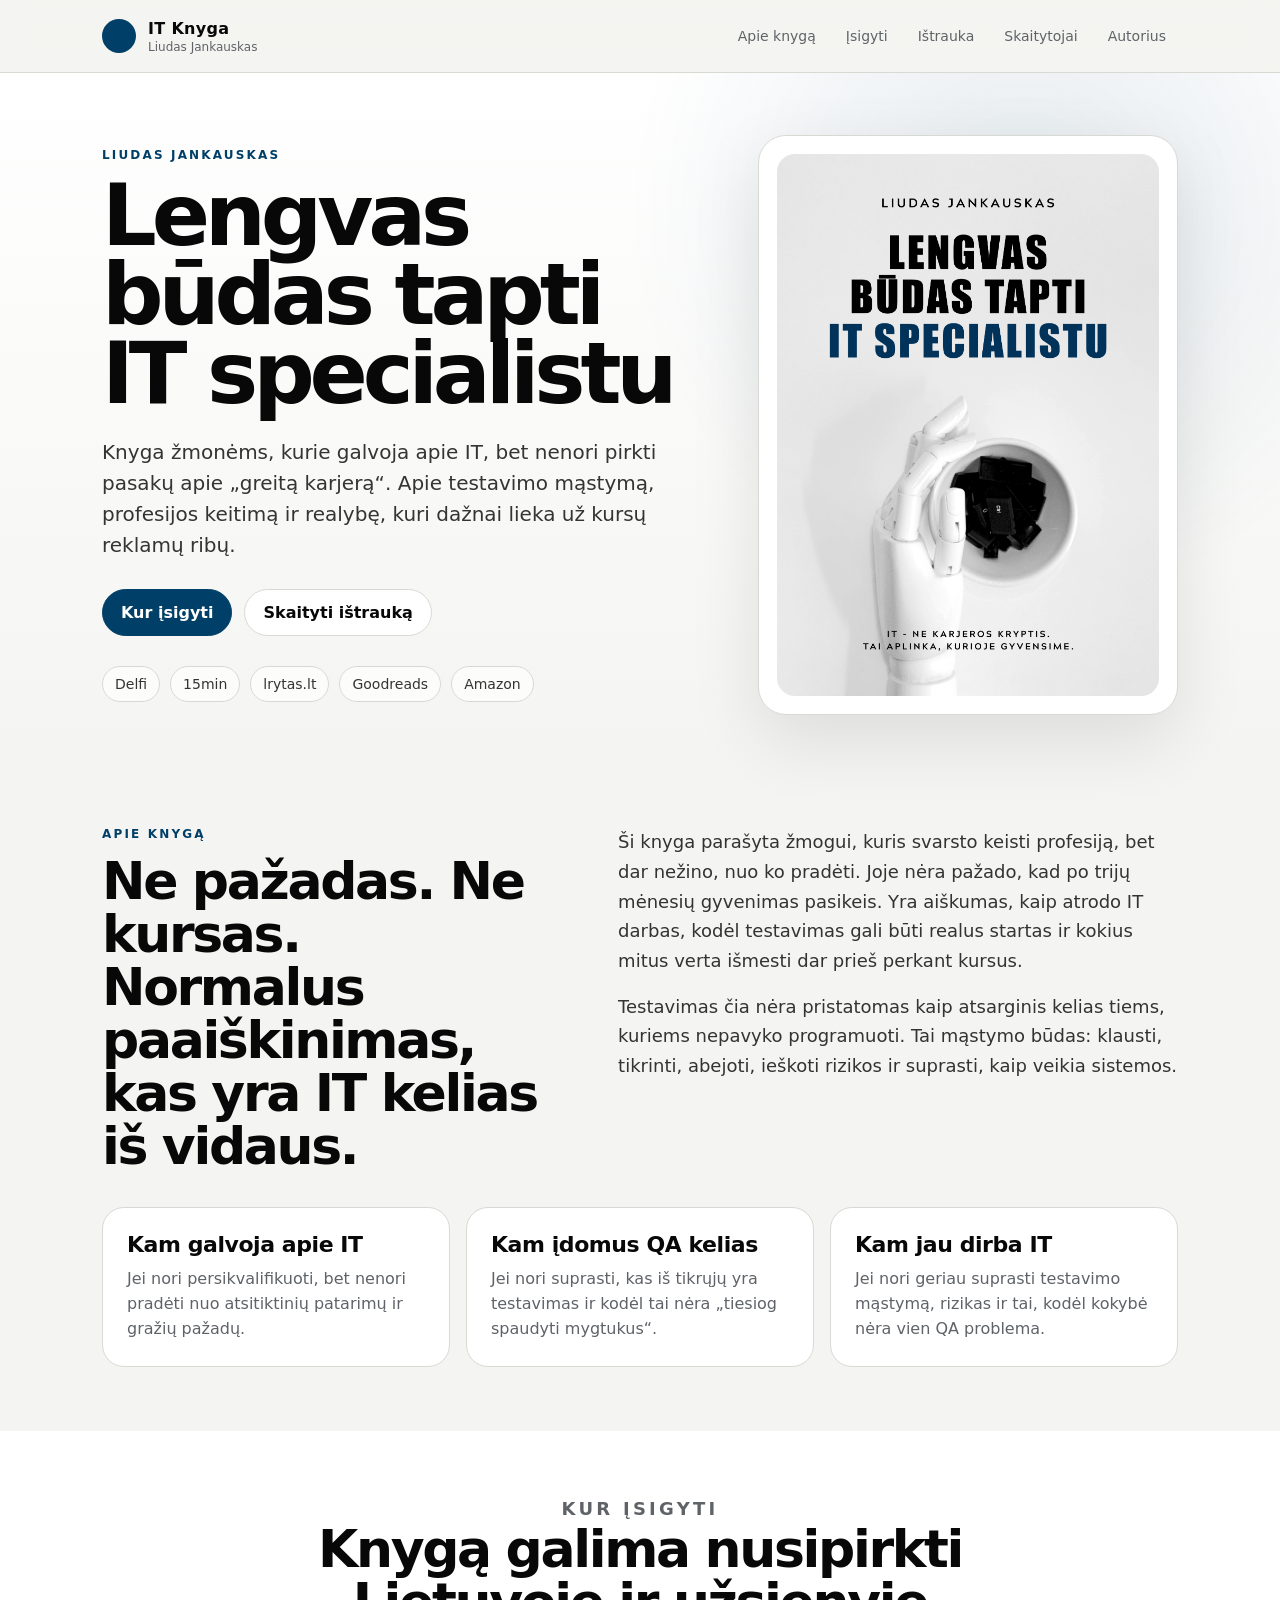
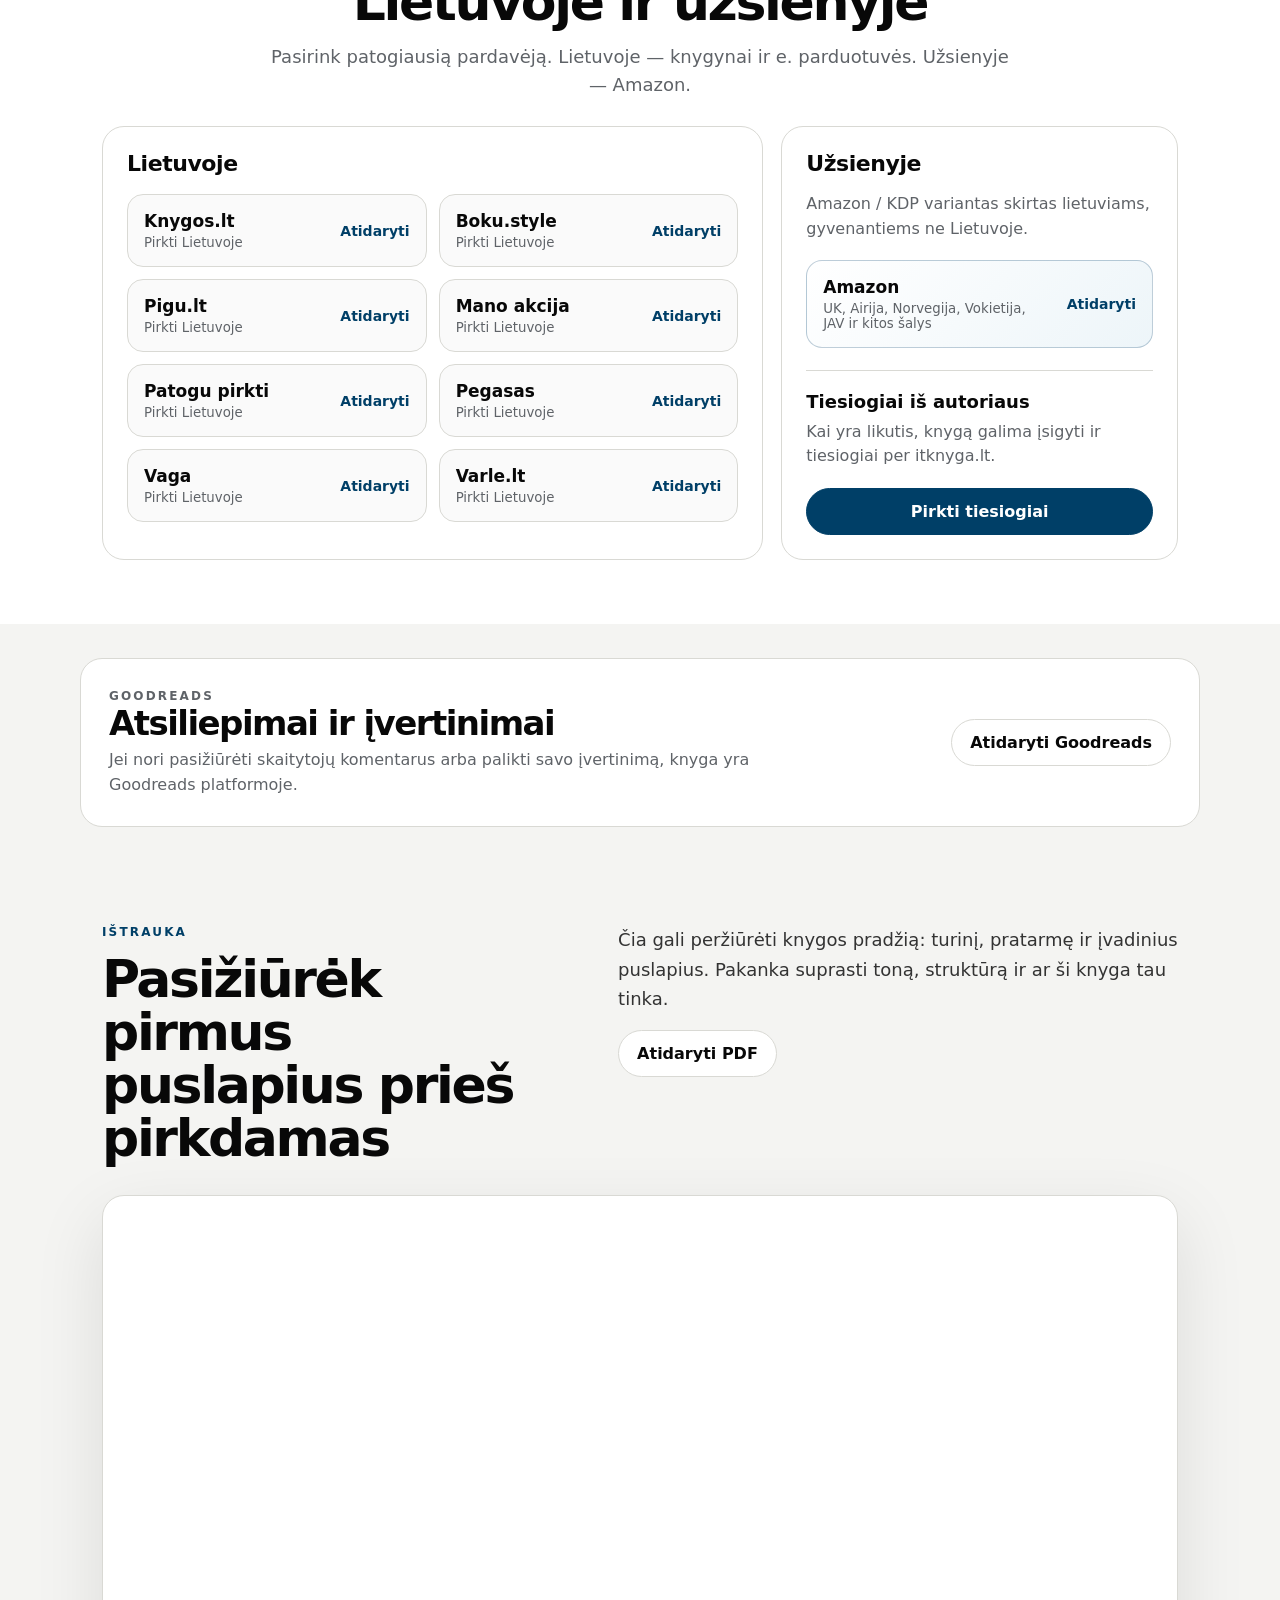
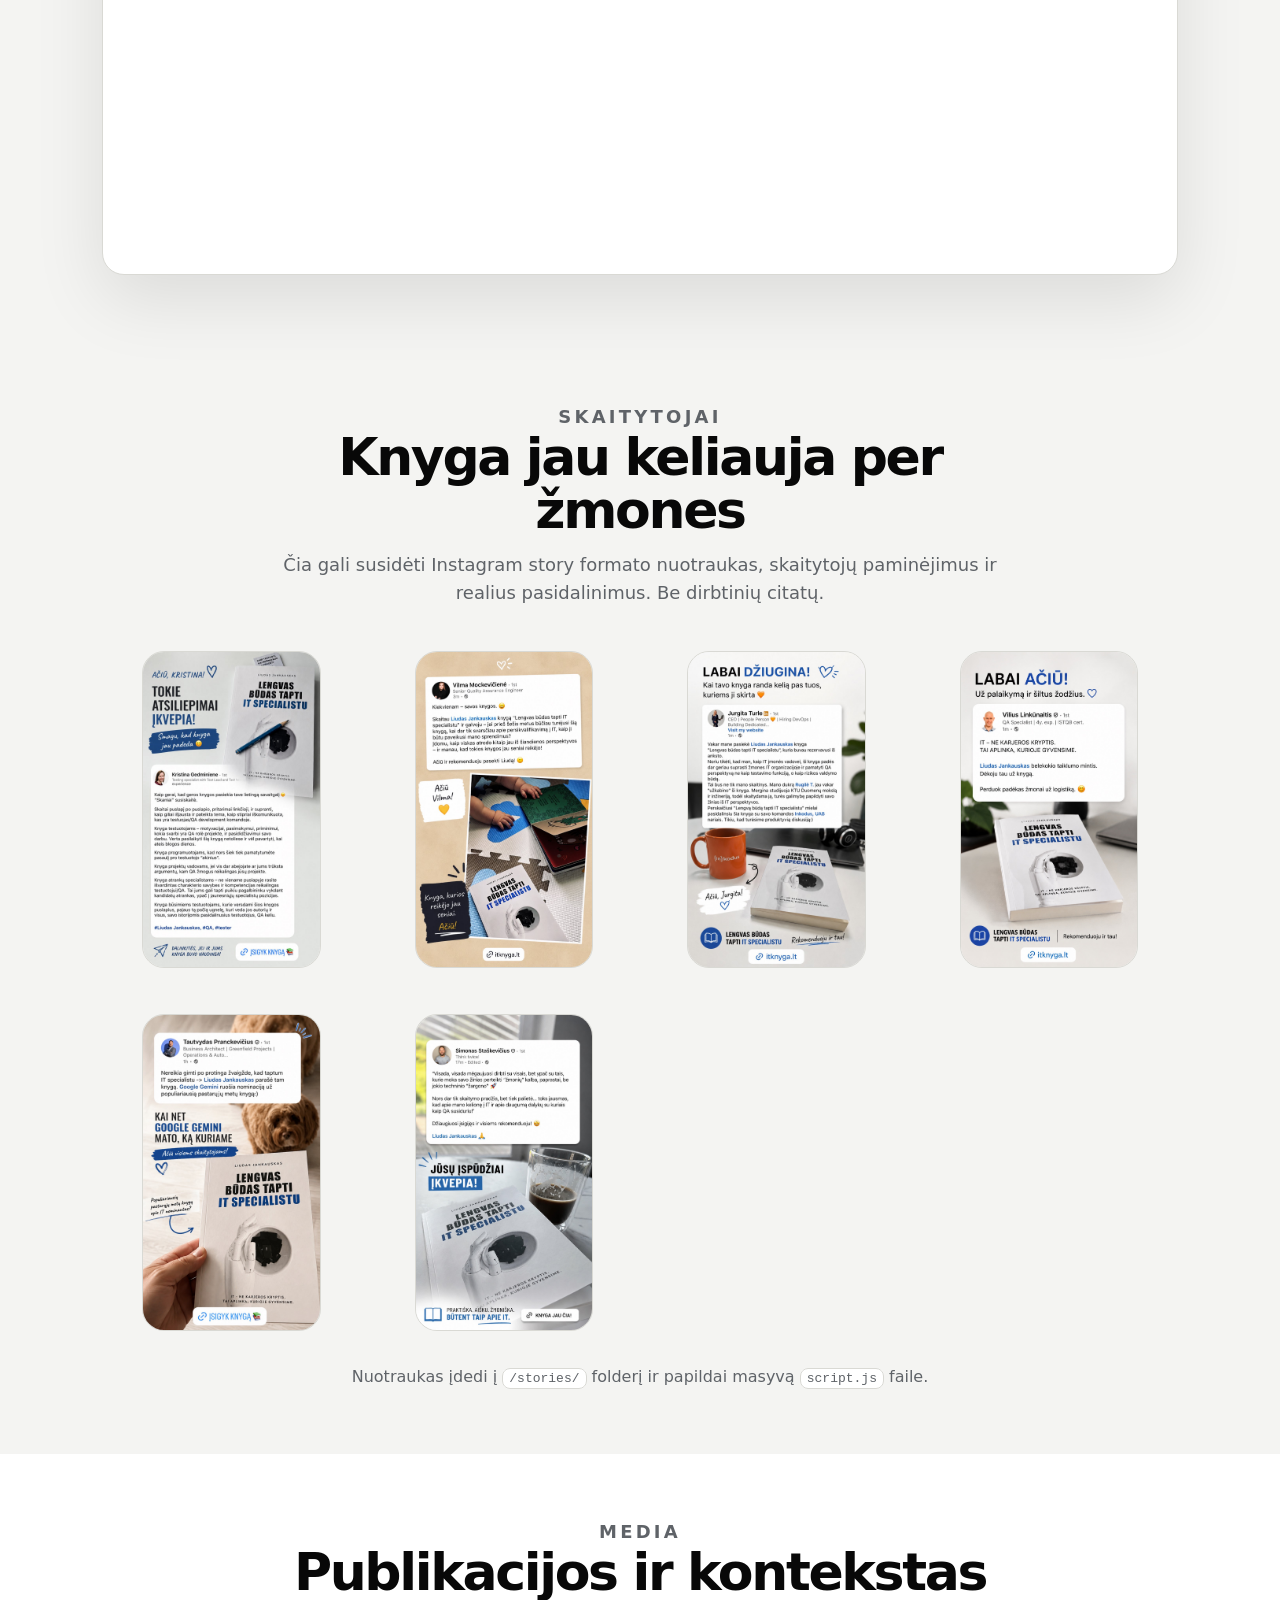
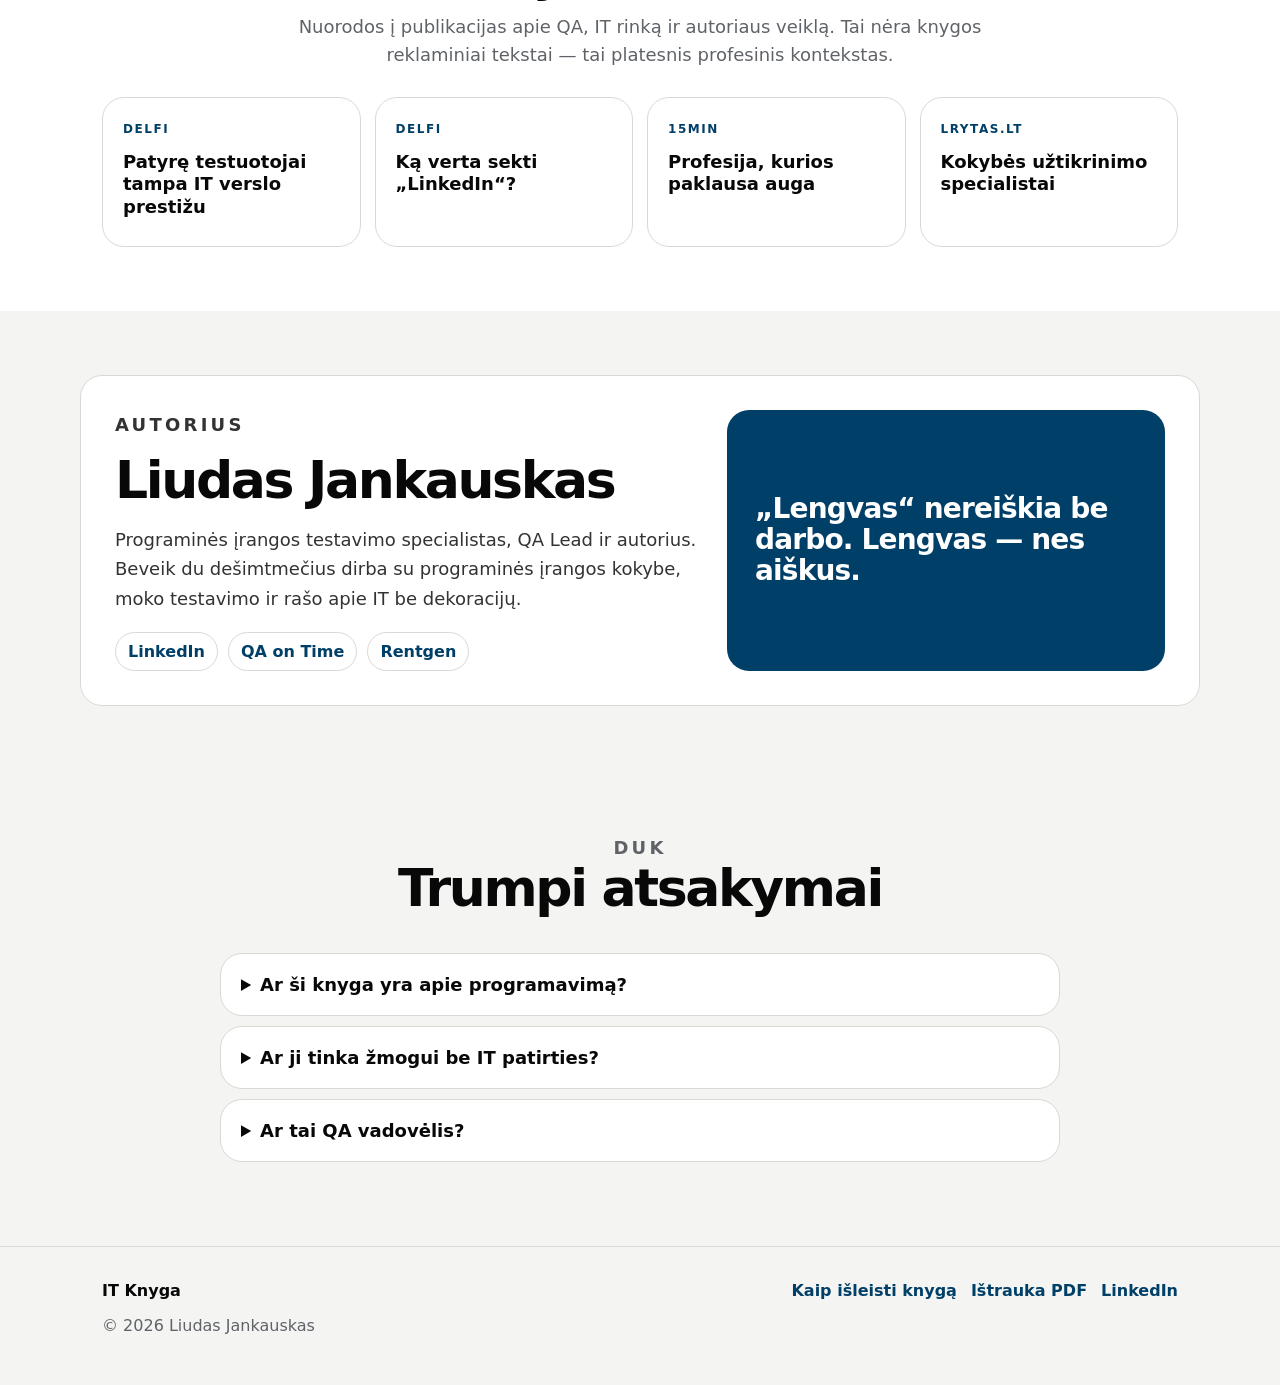
==== commit 05b04cec: "updated" ====
--- a/index.html
+++ b/index.html
@@ -3,14 +3,18 @@
 <head>
   <meta charset="utf-8" />
   <meta name="viewport" content="width=device-width,initial-scale=1" />
-  <meta name="description" content="Knyga „Lengvas būdas tapti IT specialistu“ apie realų kelią į IT per testavimo mąstymą. Kaina 31.99 € su pristatymu į Omniva paštomatą." />
+  <meta name="description" content="Liudo Jankausko knyga „Lengvas būdas tapti IT specialistu“. Knyga apie realų kelią į IT, testavimo mąstymą ir profesijos keitimą be pažadų apie stebuklus." />
+  <meta property="og:title" content="Lengvas būdas tapti IT specialistu — Liudas Jankauskas" />
+  <meta property="og:description" content="IT – ne karjeros kryptis. Tai aplinka, kurioje gyvensime." />
+  <meta property="og:image" content="https://itknyga.lt/Liudas-Jankauskas-front-cover.png" />
+  <meta property="og:type" content="website" />
+  <link rel="canonical" href="https://itknyga.lt/" />
   <title>Lengvas būdas tapti IT specialistu — Liudas Jankauskas</title>
-
   <link rel="stylesheet" href="./styles.css" />
 </head>
 
 <body>
-  <!-- Google tag (gtag.js) -->
+  <!-- Google tag -->
   <script async src="https://www.googletagmanager.com/gtag/js?id=G-TL7S2C4CYR"></script>
   <script>
     window.dataLayer = window.dataLayer || [];
@@ -19,480 +23,255 @@
     gtag('config', 'G-TL7S2C4CYR');
   </script>
 
-  <div class="topbar">
-    <div class="wrap">
-      <div class="row">
-        <a class="brand" href="#top" aria-label="IT Knyga">
-          <div class="mark" aria-hidden="true"></div>
-          <div>
-            <b>IT Knyga</b>
-            <span>Lengvas būdas tapti IT specialistu</span>
-          </div>
-        </a>
-
-        <button class="menuToggle" id="menuToggle" aria-label="Atidaryti navigaciją" aria-expanded="false" aria-controls="mobileNav">
-          <span></span>
-          <span></span>
-          <span></span>
-        </button>
-
-        <nav aria-label="Navigacija">
-          <a class="navlink" href="./index.html#kas">Kas tai</a>
-          <a class="navlink" href="./index.html#kam">Kam skirta</a>
-          <a class="navlink" href="./index.html#vidus">Kas viduje</a>
-          <a class="navlink" href="./index.html#media">Media</a>
-          <a class="navlink" href="./index.html#duk">DUK</a>
-          <a class="navlink" href="./kaip-isleisti-knyga.html">Kaip išleisti knygą</a>
-        </nav>
-
-        <div class="mobileNav" id="mobileNav" hidden>
-          <a class="navlink" href="./index.html#kas">Kas tai</a>
-          <a class="navlink" href="./index.html#kam">Kam skirta</a>
-          <a class="navlink" href="./index.html#vidus">Kas viduje</a>
-          <a class="navlink" href="./index.html#media">Media</a>
-          <a class="navlink" href="./index.html#duk">DUK</a>
-          <a class="navlink" href="./kaip-isleisti-knyga.html">Kaip išleisti knygą</a>
-        </div>
-
-        <div class="actions">
-          <a class="btn primary" id="buyTopBtn" href="https://buy.stripe.com/aFabIT3YFaNPa3r3Bz1Jm03" target="_blank" rel="noopener">
-            <span class="dot" aria-hidden="true"></span>
-            <span>Pirkti €31.99</span>
-          </a>
-        </div>
-      </div>
+  <header class="topbar">
+    <div class="wrap nav">
+      <a class="brand" href="#top" aria-label="IT Knyga">
+        <span class="brand-dot"></span>
+        <span>
+          <strong>IT Knyga</strong>
+          <small>Liudas Jankauskas</small>
+        </span>
+      </a>
+
+      <button class="menu-toggle" id="menuToggle" aria-label="Atidaryti meniu" aria-expanded="false">
+        <span></span><span></span><span></span>
+      </button>
+
+      <nav class="nav-links" id="navLinks">
+        <a href="#apie">Apie knygą</a>
+        <a href="#isigyti">Įsigyti</a>
+        <a href="#istrauka">Ištrauka</a>
+        <a href="#atsiliepimai">Skaitytojai</a>
+        <a href="#autorius">Autorius</a>
+      </nav>
     </div>
-  </div>
+  </header>
 
   <main id="top">
-    <!-- HERO -->
-    <header class="hero">
-      <div class="wrap">
-        <div class="hero-grid">
-          <div class="hero-card">
-            <div class="kicker">
-              <span class="pill" aria-hidden="true"></span>
-              Knyga jau prekyboje
+    <section class="hero">
+      <div class="wrap hero-grid">
+        <div class="hero-copy">
+          <p class="eyebrow">Liudas Jankauskas</p>
+          <h1>Lengvas būdas tapti IT specialistu</h1>
+          <p class="lead">Knyga žmonėms, kurie galvoja apie IT, bet nenori pirkti pasakų apie „greitą karjerą“. Apie testavimo mąstymą, profesijos keitimą ir realybę, kuri dažnai lieka už kursų reklamų ribų.</p>
+
+          <div class="hero-actions">
+            <a class="button primary" href="#isigyti">Kur įsigyti</a>
+            <a class="button secondary" href="#istrauka">Skaityti ištrauką</a>
+          </div>
+
+          <div class="trust-row" aria-label="Pasitikėjimo ženklai">
+            <a href="#media">Delfi</a>
+            <a href="#media">15min</a>
+            <a href="#media">lrytas.lt</a>
+            <a href="#goodreads">Goodreads</a>
+            <a href="#isigyti">Amazon</a>
+          </div>
+        </div>
+
+        <div class="hero-cover">
+          <img src="./Liudas-Jankauskas-front-cover.png" alt="Knygos „Lengvas būdas tapti IT specialistu“ viršelis" />
+        </div>
+      </div>
+    </section>
+
+    <section id="apie" class="section">
+      <div class="wrap two-col">
+        <div>
+          <p class="section-kicker">Apie knygą</p>
+          <h2>Ne pažadas. Ne kursas. Normalus paaiškinimas, kas yra IT kelias iš vidaus.</h2>
+        </div>
+        <div class="text-block">
+          <p>Ši knyga parašyta žmogui, kuris svarsto keisti profesiją, bet dar nežino, nuo ko pradėti. Joje nėra pažado, kad po trijų mėnesių gyvenimas pasikeis. Yra aiškumas, kaip atrodo IT darbas, kodėl testavimas gali būti realus startas ir kokius mitus verta išmesti dar prieš perkant kursus.</p>
+          <p>Testavimas čia nėra pristatomas kaip atsarginis kelias tiems, kuriems nepavyko programuoti. Tai mąstymo būdas: klausti, tikrinti, abejoti, ieškoti rizikos ir suprasti, kaip veikia sistemos.</p>
+        </div>
+      </div>
+
+      <div class="wrap cards">
+        <article class="card">
+          <h3>Kam galvoja apie IT</h3>
+          <p>Jei nori persikvalifikuoti, bet nenori pradėti nuo atsitiktinių patarimų ir gražių pažadų.</p>
+        </article>
+        <article class="card">
+          <h3>Kam įdomus QA kelias</h3>
+          <p>Jei nori suprasti, kas iš tikrųjų yra testavimas ir kodėl tai nėra „tiesiog spaudyti mygtukus“.</p>
+        </article>
+        <article class="card">
+          <h3>Kam jau dirba IT</h3>
+          <p>Jei nori geriau suprasti testavimo mąstymą, rizikas ir tai, kodėl kokybė nėra vien QA problema.</p>
+        </article>
+      </div>
+    </section>
+
+    <section id="isigyti" class="section buy-section">
+      <div class="wrap">
+        <div class="section-head centered">
+          <p class="section-kicker">Kur įsigyti</p>
+          <h2>Knygą galima nusipirkti Lietuvoje ir užsienyje</h2>
+          <p>Pasirink patogiausią pardavėją. Lietuvoje — knygynai ir e. parduotuvės. Užsienyje — Amazon.</p>
+        </div>
+
+        <div class="buy-layout">
+          <div class="buy-panel">
+            <h3>Lietuvoje</h3>
+            <div class="store-list" id="ltStores"></div>
+          </div>
+
+          <div class="buy-panel featured">
+            <h3>Užsienyje</h3>
+            <p class="muted">Amazon / KDP variantas skirtas lietuviams, gyvenantiems ne Lietuvoje.</p>
+            <a class="store-card amazon" id="amazonLink" href="https://www.amazon.com/s?k=Lengvas+b%C5%ABdas+tapti+IT+specialistu+Liudas+Jankauskas" target="_blank" rel="noopener">
+              <span>
+                <strong>Amazon</strong>
+                <small>UK, Airija, Norvegija, Vokietija, JAV ir kitos šalys</small>
+              </span>
+              <em>Atidaryti</em>
+            </a>
+
+            <div class="direct-box">
+              <h4>Tiesiogiai iš autoriaus</h4>
+              <p>Kai yra likutis, knygą galima įsigyti ir tiesiogiai per itknyga.lt.</p>
+              <a class="button primary full" href="https://buy.stripe.com/aFabIT3YFaNPa3r3Bz1Jm03" target="_blank" rel="noopener">Pirkti tiesiogiai</a>
             </div>
-
-            <h1>Lengvas būdas tapti<br/>IT specialistu</h1>
-
-            <p class="sub">
-              Lengvas nereiškia be darbo. Lengvas – nes aiškus. Šita knyga padeda susidėlioti principus,
-              lūkesčius ir realius žingsnius, jei galvoji apie IT arba nori geriau suprasti testavimo mąstymą.
-              Tai praktinis, no-bullshit pasakojimas iš vidaus: kas iš tikrųjų yra testavimas, kodėl tai vienas
-              realiausių startų į IT, ir kokius mitus laikas palaidoti.
-            </p>
-
-            <div class="hero-ctas">
-              <a class="btn primary" id="buyHeroBtn" href="https://buy.stripe.com/aFabIT3YFaNPa3r3Bz1Jm03" target="_blank" rel="noopener">
-                <span class="dot" aria-hidden="true"></span>
-                <span>Pirkti €31.99</span>
-              </a>
-
-              <a class="btn" href="#vidus">
-                <span>Kas viduje</span>
-              </a>
-            </div>
-
-            <div class="micro">
-              <b>Kaina:</b> €31.99 su pristatymu.
-              <span class="muted">Knyga siunčiama į Omniva paštomatą per 3–5 darbo dienas.</span>
-            </div>
-
-            <div class="hero-strip" id="autorius">
-              <div class="stripTitle">Autorius</div>
-              <div class="stripBody">
-                <b>Liudas Jankauskas</b> · beveik 20 metų testavime · QA Lead Abu Dabyje<br/>
-                Kūriau ir vedžiau mokymus žmonėms, kurie persikvalifikavo.
-                Šita knyga – tas pats mąstymas, tik knygos formatu.
-              </div>
-              <div class="stripLinks">
-                <a class="chip" href="https://www.delfi.lt/login/technologijos/naujienos/patyre-testuotojai-tampa-it-verslo-prestizu-90089187" target="_blank" rel="noopener">Delfi.lt</a>
-                <a class="chip" href="https://www.lrytas.lt/it/ismanyk/2022/01/12/news/patyre-kokybes-uztikrinimo-specialistai-retesni-uz-vienaragius-22039677" target="_blank" rel="noopener">lrytas.lt</a>
-                <a class="chip" href="https://www.15min.lt/verslas/naujiena/mokslas-it/profesija-paklausa-aplenkusi-programuotojus-lietuvoje-uzdirba-ir-3-5-tukst-euru-i-rankas-1290-1632904" target="_blank" rel="noopener">15min.lt</a>
-                <a class="chip" href="https://www.linkedin.com/in/liudas-jankauskas/" target="_blank" rel="noopener">LinkedIn</a>
-                <a class="chip" href="https://qaontime.com" target="_blank" rel="noopener">QA on Time</a>
-                <a class="chip" href="https://rentgen.io" target="_blank" rel="noopener">Rentgen</a>
-              </div>
-            </div>
-          </div>
-
-          <!-- COVER -->
-          <div class="cover-card" aria-label="Knygos viršelis">
-            <img class="cover" src="./cover.jpg" alt="Knygos viršelis: Lengvas būdas tapti IT specialistu" />
-            <div class="coverNote">
-              „Noriu į IT“ yra normalu. „Noriu paprasto kelio“ — marketingas. Čia apie lengvą kelią: kuriam reikia pastangų, bet ne mistikos.
-            </div>
-          </div>
-        </div>
-      </div>
-    </header>
-
-    <!-- KAS -->
-    <section id="kas">
-      <div class="wrap">
-        <div class="section-card">
-          <div class="section-title">
-            <h2>Kas tai</h2>
-            <div class="hint">Trumpa orientacija be triukšmo. Kad žinotum, kur eini.</div>
-          </div>
-
-          <div class="grid3">
-            <div class="item">
-              <div class="tag">✅ Tikslas</div>
-              <h3>Aiškumas vietoj iliuzijų</h3>
-              <p>Ką reiškia IT darbas realybėje, kokie lūkesčiai, kas skauda, ir kur dažniausiai žmonės sudega.</p>
-            </div>
-
-            <div class="item">
-              <div class="tag">🧠 Mąstymas</div>
-              <h3>Testuotojo kampas</h3>
-              <p>Hipotezės, rizikos, „kas nutiks blogiausiu atveju“ – mąstymas, kuris veikia bet kurioje komandoje.</p>
-            </div>
-
-            <div class="item">
-              <div class="tag">🧭 Kryptis</div>
-              <h3>Starto žemėlapis</h3>
-              <p>Nuo „nieko nesuprantu“ iki pirmų realių veiksmų: ką mokytis, ko nedaryti, ir ką ignoruoti.</p>
-            </div>
-          </div>
-
-          <div class="spacer"></div>
-
-          <div class="callout">
-            <div class="icon" aria-hidden="true">
-              <svg viewBox="0 0 24 24" fill="none">
-                <path d="M12 3l9 4.5v9L12 21 3 16.5v-9L12 3Z" stroke="currentColor" stroke-width="1.7"/>
-                <path d="M12 7v10" stroke="currentColor" stroke-width="1.7" stroke-linecap="round"/>
-                <path d="M8.5 10.5h7" stroke="currentColor" stroke-width="1.7" stroke-linecap="round"/>
-              </svg>
-            </div>
-            <div>
-              <b>Čia ne 3 savaičių kursas.</b>
-              <span>Čia knyga keičianti mąstymą. Apie realybę: ką treniruoti, ką suprasti, ir kaip nepradėti nuo klaidingo plano.</span>
-            </div>
-          </div>
-        </div>
-      </div>
-    </section>
-
-    <!-- KAM -->
-    <section id="kam">
-      <div class="wrap">
-        <div class="section-card">
-          <div class="section-title">
-            <h2>Kam skirta</h2>
-            <div class="hint">Pirmiausia – persikvalifikavimui. Kitiems – kaip papildomas kampas.</div>
-          </div>
-
-          <div class="grid2">
-            <div class="item">
-              <div class="tag">🔁 Persikvalifikuojantiems</div>
-              <h3>Jei nori į IT, bet nenori meluoti sau</h3>
-              <p>„Noriu į IT“ yra normalu. „Noriu paprasto kelio“ — marketingas. Čia apie lengvą kelią: kuriam reikia pastangų, bet ne mistikos.</p>
-            </div>
-
-            <div class="item">
-              <div class="tag">🧪 Smalsiems</div>
-              <h3>Tiems, kuriems patinka ieškoti, kas neveikia</h3>
-              <p>Jei tau įdomu „kur sistema sulūš“ — tai testavimo mąstymas. Ir jis mokomas. Ne gimsta.</p>
-            </div>
-
-            <div class="item">
-              <div class="tag">👩‍💻 IT profesionalams</div>
-              <h3>Developer’iams, PO, PM, architektams</h3>
-              <p>Šita knyga neskirta tavęs mokyti testuoti. Ji skirta duoti papildomą kampą: kaip QA mato riziką, kodėl greitis be kokybės yra skola, ir kaip atpažinti, kur komanda pati save apgaudinėja.</p>
-            </div>
-
-            <div class="item">
-              <div class="tag">⚠️ Skeptikams</div>
-              <h3>Tiems, kuriems atsibodo „AI viską pakeis“</h3>
-              <p>Testavimas nėra scriptas. Tai galvosūkis. AI gali padėti, bet mąstymas vis tiek tavo. Ir atsakomybė — irgi.</p>
-            </div>
-          </div>
-
-          <div class="spacer"></div>
-
-          <div class="hero-ctas inlineCtas">
-            <a class="btn primary" id="buyMidBtn" href="https://buy.stripe.com/aFabIT3YFaNPa3r3Bz1Jm03" target="_blank" rel="noopener">
-              <span class="dot" aria-hidden="true"></span>
-              <span>Pirkti €31.99</span>
-            </a>
-            <a class="btn" href="#duk"><span>DUK</span></a>
-          </div>
-        </div>
-      </div>
-    </section>
-
-    <!-- VIDUS -->
-    <section id="vidus">
-      <div class="wrap">
-        <div class="section-card section-card--preview">
-          <div class="section-title preview-title">
-            <div>
-              <h2>Žvilgsnis į vidų</h2>
-              <div class="hint">Turinys, pratarmė, kaip skaityti šią knygą ir įvado pradžia.</div>
-            </div>
-          </div>
-
-          <div class="book-preview-intro">
-            <div class="book-preview-copy">
-              <p class="preview-lead">
-                Prieš pirkdamas gali pasižiūrėti, kas realiai yra knygos viduje.
-                Ne reklaminis tekstas. Ne išgalvotas teaseris. Tiesiog pirmi puslapiai tokie, kokie jie yra.
-              </p>
-
-              <p>
-                Čia rasi turinį, pratarmę, skyrių <strong>„Kaip skaityti šią knygą“</strong> ir įvado pradžią.
-                To pilnai pakanka suprasti, ar tau limpa tonas, mąstymas ir visa knygos kryptis.
-              </p>
-
-              <div class="preview-points">
-
-                <div class="preview-point">
-                  <span class="preview-dot"></span>
-                  <span>Aiški struktūra, ne motyvacinis pliurpalas.</span>
-                </div>
-
-                <div class="preview-point">
-                  <span class="preview-dot"></span>
-                  <span>Pamatai toną dar prieš pirkdamas.</span>
-                </div>
-
-                <div class="preview-point">
-                  <span class="preview-dot"></span>
-                  <span>Gali greitai suprasti, ar ši knyga tau.</span>
-                </div>
-
-                <div class="preview-point">
-                  <span class="preview-dot"></span>
-                  <span>Jei ne – viskas gerai. Nėra knygų, kurios tinka visiems.</span>
-                </div>
-
-              </div>
-            </div>
-
-            <div class="preview-side-note">
-              <div class="preview-note-card">
-                <div class="tag">Kas parodyta</div>
-                <h3>Pirmi puslapiai</h3>
-                <p>Turinys, pratarmė, kaip skaityti knygą ir įvadas.</p>
-              </div>
-
-              <div class="preview-note-card">
-                <div class="tag">Kam tai skirta</div>
-                <h3>Sprendimui priimti</h3>
-                <p>Kad suprastum, ar nori visos knygos.</p>
-              </div>
-            </div>
-          </div>
-
-          <div class="pdf-preview-shell">
-            <iframe
-              src="./preview.pdf#toolbar=0"
-              class="pdf-preview-frame"
-              title="Knygos ištrauka">
-            </iframe>
-          </div>
-
-          <a class="btn preview-open-mobile" href="./preview.pdf" target="_blank" rel="noopener">
-            <span>Atidaryti knygos ištrauką</span>
-          </a>
-
-          <div class="hero-ctas preview-cta-row">
-            <a class="btn primary" id="buyPreviewBtn" href="https://buy.stripe.com/aFabIT3YFaNPa3r3Bz1Jm03" target="_blank" rel="noopener">
-              <span class="dot" aria-hidden="true"></span>
-              <span>Pirkti €31.99</span>
-            </a>
-          </div>
-        </div>
-      </div>
-    </section>
-
-    <!-- MEDIA -->
-    <section id="media">
-      <div class="wrap">
-        <div class="section-card">
-          <div class="section-title">
-            <h2>Media</h2>
-            <div class="hint">Publikacijos apie QA ir rinkos poreikį.</div>
-          </div>
-
-          <div class="grid3">
-            <a class="item" href="https://www.delfi.lt/login/technologijos/naujienos/patyre-testuotojai-tampa-it-verslo-prestizu-90089187" target="_blank" rel="noopener">
-              <div class="tag">Delfi</div>
-              <h3>Patyrę testuotojai tampa IT verslo prestižu</h3>
-              <p>Apie QA poreikį ir realybę rinkoje.</p>
-            </a>
-
-            <a class="item" href="https://www.delfi.lt/m360/naujausi-straipsniai/karolis-rimkus-ka-verta-sekti-linkedin-100-aktyviu-lietuviu-9-dalis-95344121" target="_blank" rel="noopener">
-              <div class="tag">Delfi</div>
-              <h3>Ką verta sekti „LinkedIn“? 100 aktyvių lietuvių</h3>
-              <p>Apie profesionalų turinį ir auditoriją.</p>
-            </a>
-
-            <a class="item" href="https://www.15min.lt/verslas/naujiena/mokslas-it/profesija-paklausa-aplenkusi-programuotojus-lietuvoje-uzdirba-ir-3-5-tukst-euru-i-rankas-1290-1632904" target="_blank" rel="noopener">
-              <div class="tag">15min</div>
-              <h3>Paklausa aplenkusi programuotojus</h3>
-              <p>Apie QA kaip realią, paklausią kryptį.</p>
-            </a>
-
-            <a class="item" href="https://www.lrytas.lt/it/ismanyk/2022/01/12/news/patyre-kokybes-uztikrinimo-specialistai-retesni-uz-vienaragius-22039677" target="_blank" rel="noopener">
-              <div class="tag">Lrytas</div>
-              <h3>QA retesni už vienaragius</h3>
-              <p>Apie kokybės kainą ir rinkos deficitą.</p>
-            </a>
-          </div>
-        </div>
-      </div>
-    </section>
-
-    <!-- FAQ -->
-    <section id="duk">
-      <div class="wrap">
-        <div class="section-card">
-          <div class="section-title">
-            <h2>DUK</h2>
-            <div class="hint">Trumpai ir aiškiai.</div>
-          </div>
-
+          </div>
+        </div>
+      </div>
+    </section>
+
+    <section id="goodreads" class="section compact">
+      <div class="wrap goodreads">
+        <div>
+          <p class="section-kicker">Goodreads</p>
+          <h2>Atsiliepimai ir įvertinimai</h2>
+          <p>Jei nori pasižiūrėti skaitytojų komentarus arba palikti savo įvertinimą, knyga yra Goodreads platformoje.</p>
+        </div>
+        <a class="button secondary" href="https://www.goodreads.com/search?q=Lengvas%20b%C5%ABdas%20tapti%20IT%20specialistu" target="_blank" rel="noopener">Atidaryti Goodreads</a>
+      </div>
+    </section>
+
+    <section id="istrauka" class="section preview-section">
+      <div class="wrap two-col">
+        <div>
+          <p class="section-kicker">Ištrauka</p>
+          <h2>Pasižiūrėk pirmus puslapius prieš pirkdamas</h2>
+        </div>
+        <div class="text-block">
+          <p>Čia gali peržiūrėti knygos pradžią: turinį, pratarmę ir įvadinius puslapius. Pakanka suprasti toną, struktūrą ir ar ši knyga tau tinka.</p>
+          <a class="button secondary" href="./preview.pdf" target="_blank" rel="noopener">Atidaryti PDF</a>
+        </div>
+      </div>
+
+      <div class="wrap">
+        <div class="pdf-frame">
+          <iframe src="./preview.pdf#toolbar=0" title="Knygos ištrauka"></iframe>
+        </div>
+      </div>
+    </section>
+
+    <section id="atsiliepimai" class="section">
+      <div class="wrap">
+        <div class="section-head centered">
+          <p class="section-kicker">Skaitytojai</p>
+          <h2>Knyga jau keliauja per žmones</h2>
+          <p>Čia gali susidėti Instagram story formato nuotraukas, skaitytojų paminėjimus ir realius pasidalinimus. Be dirbtinių citatų.</p>
+        </div>
+
+        <div class="stories-grid" id="storiesGrid">
+          <div class="story-placeholder">story-01.jpg</div>
+          <div class="story-placeholder">story-02.jpg</div>
+          <div class="story-placeholder">story-03.jpg</div>
+          <div class="story-placeholder">story-04.jpg</div>
+        </div>
+
+        <p class="helper">Nuotraukas įdedi į <code>/stories/</code> folderį ir papildai masyvą <code>script.js</code> faile.</p>
+      </div>
+    </section>
+
+    <section id="media" class="section media-section">
+      <div class="wrap">
+        <div class="section-head centered">
+          <p class="section-kicker">Media</p>
+          <h2>Publikacijos ir kontekstas</h2>
+          <p>Nuorodos į publikacijas apie QA, IT rinką ir autoriaus veiklą. Tai nėra knygos reklaminiai tekstai — tai platesnis profesinis kontekstas.</p>
+        </div>
+
+        <div class="media-grid">
+          <a class="media-card" href="https://www.delfi.lt/login/technologijos/naujienos/patyre-testuotojai-tampa-it-verslo-prestizu-90089187" target="_blank" rel="noopener">
+            <span>Delfi</span>
+            <strong>Patyrę testuotojai tampa IT verslo prestižu</strong>
+          </a>
+          <a class="media-card" href="https://www.delfi.lt/m360/naujausi-straipsniai/karolis-rimkus-ka-verta-sekti-linkedin-100-aktyviu-lietuviu-9-dalis-95344121" target="_blank" rel="noopener">
+            <span>Delfi</span>
+            <strong>Ką verta sekti „LinkedIn“?</strong>
+          </a>
+          <a class="media-card" href="https://www.15min.lt/verslas/naujiena/mokslas-it/profesija-paklausa-aplenkusi-programuotojus-lietuvoje-uzdirba-ir-3-5-tukst-euru-i-rankas-1290-1632904" target="_blank" rel="noopener">
+            <span>15min</span>
+            <strong>Profesija, kurios paklausa auga</strong>
+          </a>
+          <a class="media-card" href="https://www.lrytas.lt/it/ismanyk/2022/01/12/news/patyre-kokybes-uztikrinimo-specialistai-retesni-uz-vienaragius-22039677" target="_blank" rel="noopener">
+            <span>lrytas.lt</span>
+            <strong>Kokybės užtikrinimo specialistai</strong>
+          </a>
+        </div>
+      </div>
+    </section>
+
+    <section id="autorius" class="section author-section">
+      <div class="wrap author-card">
+        <div>
+          <p class="section-kicker">Autorius</p>
+          <h2>Liudas Jankauskas</h2>
+          <p>Programinės įrangos testavimo specialistas, QA Lead ir autorius. Beveik du dešimtmečius dirba su programinės įrangos kokybe, moko testavimo ir rašo apie IT be dekoracijų.</p>
+          <div class="author-links">
+            <a href="https://www.linkedin.com/in/liudas-jankauskas/" target="_blank" rel="noopener">LinkedIn</a>
+            <a href="https://qaontime.com" target="_blank" rel="noopener">QA on Time</a>
+            <a href="https://rentgen.io" target="_blank" rel="noopener">Rentgen</a>
+          </div>
+        </div>
+        <blockquote>
+          „Lengvas“ nereiškia be darbo. Lengvas — nes aiškus.
+        </blockquote>
+      </div>
+    </section>
+
+    <section id="duk" class="section faq-section">
+      <div class="wrap">
+        <div class="section-head centered">
+          <p class="section-kicker">DUK</p>
+          <h2>Trumpi atsakymai</h2>
+        </div>
+
+        <div class="faq-list">
           <details>
-            <summary>
-              Ar gausiu PDF iškart?
-              <svg class="chev" viewBox="0 0 24 24" fill="none" aria-hidden="true">
-                <path d="M6 9l6 6 6-6" stroke="currentColor" stroke-width="1.8" stroke-linecap="round" stroke-linejoin="round"/>
-              </svg>
-            </summary>
-            <p>Ne. Čia fizinė knyga. PDF versijos šiuo metu nėra.</p>
+            <summary>Ar ši knyga yra apie programavimą?</summary>
+            <p>Ne. Ji apie kelią į IT, testavimo mąstymą ir realybę, su kuria susiduria žmonės, norintys pradėti arba persikvalifikuoti.</p>
           </details>
-
           <details>
-            <summary>
-              Kiek kainuoja knyga?
-              <svg class="chev" viewBox="0 0 24 24" fill="none" aria-hidden="true">
-                <path d="M6 9l6 6 6-6" stroke="currentColor" stroke-width="1.8" stroke-linecap="round" stroke-linejoin="round"/>
-              </svg>
-            </summary>
-            <p>Kaina – €31.99. Į kainą jau įskaičiuotas pristatymas į Omniva paštomatą Lietuvoje.</p>
+            <summary>Ar ji tinka žmogui be IT patirties?</summary>
+            <p>Taip. Knyga būtent ir rašyta žmogui, kuris dar nėra IT viduje, bet nori suprasti, nuo ko pradėti ir ko tikėtis.</p>
           </details>
-
           <details>
-            <summary>
-              Kada gausiu knygą?
-              <svg class="chev" viewBox="0 0 24 24" fill="none" aria-hidden="true">
-                <path d="M6 9l6 6 6-6" stroke="currentColor" stroke-width="1.8" stroke-linecap="round" stroke-linejoin="round"/>
-              </svg>
-            </summary>
-            <p>Knyga išsiunčiama į Omniva paštomatą. Įprastas pristatymo terminas – 3–5 darbo dienos.</p>
+            <summary>Ar tai QA vadovėlis?</summary>
+            <p>Ne. Tai ne techninis vadovėlis ir ne sertifikato konspektas. Tai knyga apie mąstymą, mitus, profesijos pasirinkimą ir realias istorijas.</p>
           </details>
-
-          <details>
-            <summary>
-              Kur pristatoma?
-              <svg class="chev" viewBox="0 0 24 24" fill="none" aria-hidden="true">
-                <path d="M6 9l6 6 6-6" stroke="currentColor" stroke-width="1.8" stroke-linecap="round" stroke-linejoin="round"/>
-              </svg>
-            </summary>
-            <p>Pristatymas į Omniva paštomatą Lietuvoje.</p>
-          </details>
-
-          <details>
-            <summary>
-              Ar knyga tik pradedantiesiems?
-              <svg class="chev" viewBox="0 0 24 24" fill="none" aria-hidden="true">
-                <path d="M6 9l6 6 6-6" stroke="currentColor" stroke-width="1.8" stroke-linecap="round" stroke-linejoin="round"/>
-              </svg>
-            </summary>
-            <p>Ne. Pagrindas – startas į IT, bet profesionalams tai papildomas kampas apie riziką, kokybės skolą ir realias klaidas.</p>
-          </details>
-
-          <div class="spacer"></div>
-
-          <a class="btn primary" id="buyFaqBtn" href="https://buy.stripe.com/aFabIT3YFaNPa3r3Bz1Jm03" target="_blank" rel="noopener">
-            <span class="dot" aria-hidden="true"></span>
-            <span>Pirkti €31.99</span>
-          </a>
-        </div>
-      </div>
-    </section>
-
-    <!-- CONTACT -->
-    <section id="kontaktas">
-      <div class="wrap">
-        <div class="section-card">
-          <div class="section-title">
-            <h2>Kontaktai</h2>
-            <div class="hint">Trumpas klausimas → greitas atsakymas. Be pardavimų teatro.</div>
-          </div>
-
-          <div class="grid3">
-            <div class="item">
-              <div class="tag">WhatsApp</div>
-              <h3>Greitas klausimas</h3>
-              <p>Trumpai. Tiesiai. Atsakysiu kaip žmogus.</p>
-              <div class="miniSpacer"></div>
-              <a class="btn primary" id="whatsappBtn" href="https://wa.me/37064034810" target="_blank" rel="noopener">
-                <span class="dot" aria-hidden="true"></span>
-                <span>Atidaryti WhatsApp</span>
-              </a>
-            </div>
-
-            <div class="item">
-              <div class="tag">LinkedIn</div>
-              <h3>Pasekti / parašyti</h3>
-              <p>Jei nori pirma pasižiūrėti turinį — ok.</p>
-              <div class="miniSpacer"></div>
-              <a class="btn" id="linkedinBtn" href="https://www.linkedin.com/in/liudas-jankauskas/" target="_blank" rel="noopener">
-                <span>Atidaryti LinkedIn</span>
-              </a>
-            </div>
-
-            <div class="item">
-              <div class="tag">El. paštas</div>
-              <h3>Ilgesnis kontekstas</h3>
-              <p>Klausimai dėl knygos, partnerystės ar didesnio kiekio.</p>
-              <div class="miniSpacer"></div>
-              <a class="btn primary" href="mailto:liudasjan@gmail.com?subject=Knyga%20%E2%80%9ELengvas%20b%C5%ABdas%20tapti%20IT%20specialistu%E2%80%9C">
-                <span class="dot" aria-hidden="true"></span>
-                <span>Parašyti el. paštu</span>
-              </a>
-            </div>
-          </div>
         </div>
       </div>
     </section>
   </main>
 
-  <footer>
-    <div class="wrap">
-      <div class="footrow">
-        <div>
-          <div class="footTitle">© <span id="year"></span> itknyga.lt — Liudas Jankauskas</div>
-          <div style="margin-top:6px;">Lengvas būdas tapti IT specialistu</div>
-        </div>
-        <div class="links" aria-label="Nuorodos">
-          <a class="link" href="https://qaontime.com" target="_blank" rel="noopener">QAonTime</a>
-          <a class="link" href="https://rentgen.io" target="_blank" rel="noopener">Rentgen</a>
-          <button class="link" type="button" id="scrollTopBtn">Į viršų</button>
-        </div>
+  <footer class="footer">
+    <div class="wrap footer-grid">
+      <div>
+        <strong>IT Knyga</strong>
+        <p>© <span id="year"></span> Liudas Jankauskas</p>
+      </div>
+      <div class="footer-links">
+        <a href="./kaip-isleisti-knyga.html">Kaip išleisti knygą</a>
+        <a href="./preview.pdf" target="_blank" rel="noopener">Ištrauka PDF</a>
+        <a href="https://www.linkedin.com/in/liudas-jankauskas/" target="_blank" rel="noopener">LinkedIn</a>
       </div>
     </div>
   </footer>
-
-  <!-- Mobile sticky buy -->
-  <div class="mobileSticky" id="mobileSticky" hidden>
-    <div class="mobileStickyInner">
-      <div class="msText">
-        <div class="msTitle">Knyga prekyboje</div>
-        <div class="msSub">€31.99 su pristatymu į Omniva</div>
-      </div>
-      <a class="btn primary msBtn" id="buyStickyBtn" href="https://buy.stripe.com/aFabIT3YFaNPa3r3Bz1Jm03" target="_blank" rel="noopener">
-        <span class="dot" aria-hidden="true"></span>
-        <span>Pirkti</span>
-      </a>
-    </div>
-  </div>
 
   <script src="./script.js"></script>
 </body>
--- a/styles.css
+++ b/styles.css
@@ -1,667 +1,376 @@
 :root{
-  --bg:#F4F4F4;
-  --card:#FFFFFF;
-  --card2:#FAFAFA;
-  --text:#0B0B0B;
-  --muted: rgba(11,11,11,.72);
-  --faint: rgba(11,11,11,.58);
-  --line: rgba(11,11,11,.12);
-  --shadow: 0 18px 60px rgba(0,0,0,.10);
-
-  --accent:#2D2BFF; /* viršelio mėlyna */
-  --accentSoft: rgba(45,43,255,.12);
-
-  --radius:18px;
-  --radius2:26px;
-  --max: 1120px;
-}
-
-*{ box-sizing:border-box; }
-html,body{ height:100%; }
+  --bg:#f4f4f2;
+  --paper:#ffffff;
+  --ink:#080808;
+  --muted:#5f6368;
+  --soft:#e7e7e3;
+  --line:#d9d9d4;
+  --blue:#003f67;
+  --blue2:#0b557f;
+  --shadow:0 24px 70px rgba(0,0,0,.10);
+  --radius:22px;
+  --max:1120px;
+}
+
+*{box-sizing:border-box}
+html{scroll-behavior:smooth}
 body{
   margin:0;
-  font-family: ui-sans-serif, system-ui, -apple-system, Segoe UI, Roboto, Helvetica, Arial, "Apple Color Emoji","Segoe UI Emoji";
-  background: var(--bg);
-  color:var(--text);
-  overflow-x:hidden;
-}
-
-a{ color:inherit; text-decoration:none; }
-.wrap{ max-width: var(--max); margin:0 auto; padding: 0 20px; }
-
-/* Top bar */
+  font-family:Inter, ui-sans-serif, system-ui, -apple-system, BlinkMacSystemFont, "Segoe UI", Arial, sans-serif;
+  background:var(--bg);
+  color:var(--ink);
+}
+a{color:inherit;text-decoration:none}
+.wrap{max-width:var(--max);margin:0 auto;padding:0 22px}
+
 .topbar{
   position:sticky;
   top:0;
-  z-index:60;
-  background: rgba(244,244,244,.78);
-  border-bottom: 1px solid var(--line);
-  backdrop-filter: blur(10px);
-  -webkit-backdrop-filter: blur(10px);
-}
-.topbar .row{
+  z-index:50;
+  background:rgba(244,244,242,.86);
+  backdrop-filter:blur(14px);
+  border-bottom:1px solid var(--line);
+}
+.nav{
+  height:72px;
   display:flex;
   align-items:center;
   justify-content:space-between;
+  gap:20px;
+}
+.brand{
+  display:flex;
+  align-items:center;
+  gap:12px;
+}
+.brand-dot{
+  width:34px;
+  height:34px;
+  border-radius:50%;
+  background:var(--blue);
+  display:block;
+}
+.brand strong{display:block;font-weight:900;letter-spacing:.02em}
+.brand small{display:block;color:var(--muted);font-size:12px;margin-top:2px}
+.nav-links{display:flex;gap:6px;align-items:center}
+.nav-links a{
+  padding:10px 12px;
+  border-radius:999px;
+  color:var(--muted);
+  font-size:14px;
+}
+.nav-links a:hover{background:var(--paper);color:var(--ink)}
+.menu-toggle{
+  display:none;
+  border:1px solid var(--line);
+  background:var(--paper);
+  border-radius:12px;
+  width:44px;
+  height:40px;
+  padding:9px;
+}
+.menu-toggle span{display:block;height:2px;background:var(--ink);margin:5px 0}
+
+.hero{
+  padding:62px 0 48px;
+  background:
+    radial-gradient(circle at 80% 20%, rgba(0,63,103,.10), transparent 34%),
+    linear-gradient(180deg,#fff 0%, var(--bg) 100%);
+}
+.hero-grid{
+  display:grid;
+  grid-template-columns:1fr 420px;
+  gap:56px;
+  align-items:center;
+}
+.eyebrow,.section-kicker{
+  text-transform:uppercase;
+  letter-spacing:.18em;
+  font-weight:900;
+  color:var(--blue);
+  font-size:12px;
+  margin:0 0 14px;
+}
+h1{
+  font-size:clamp(44px,7vw,86px);
+  line-height:.92;
+  letter-spacing:-.06em;
+  margin:0 0 24px;
+  max-width:760px;
+}
+.lead{
+  font-size:20px;
+  line-height:1.55;
+  color:#343434;
+  max-width:700px;
+  margin:0 0 28px;
+}
+.hero-actions{display:flex;gap:12px;flex-wrap:wrap}
+.button{
+  display:inline-flex;
+  align-items:center;
+  justify-content:center;
+  min-height:46px;
+  padding:13px 18px;
+  border-radius:999px;
+  font-weight:850;
+  border:1px solid var(--line);
+  transition:.18s ease;
+}
+.button:hover{transform:translateY(-1px)}
+.button.primary{background:var(--blue);border-color:var(--blue);color:white}
+.button.secondary{background:var(--paper);color:var(--ink)}
+.button.full{width:100%;margin-top:8px}
+
+.trust-row{
+  display:flex;
+  flex-wrap:wrap;
+  gap:10px;
+  margin-top:30px;
+}
+.trust-row a{
+  border:1px solid var(--line);
+  background:rgba(255,255,255,.7);
+  padding:9px 12px;
+  border-radius:999px;
+  color:#343434;
+  font-size:14px;
+}
+.hero-cover{
+  background:var(--paper);
+  border:1px solid var(--line);
+  border-radius:28px;
+  padding:18px;
+  box-shadow:var(--shadow);
+}
+.hero-cover img{width:100%;display:block;border-radius:18px}
+
+.section{padding:64px 0}
+.section.compact{padding:34px 0}
+.two-col{
+  display:grid;
+  grid-template-columns:.9fr 1.1fr;
+  gap:58px;
+  align-items:start;
+}
+h2{
+  font-size:clamp(30px,4.5vw,52px);
+  line-height:1.02;
+  letter-spacing:-.045em;
+  margin:0;
+}
+.text-block p{
+  margin:0 0 16px;
+  color:#333;
+  font-size:18px;
+  line-height:1.65;
+}
+.cards{
+  display:grid;
+  grid-template-columns:repeat(3,1fr);
+  gap:16px;
+  margin-top:34px;
+}
+.card,.buy-panel,.media-card,.author-card,.goodreads,.faq-list details{
+  background:var(--paper);
+  border:1px solid var(--line);
+  border-radius:var(--radius);
+}
+.card{padding:24px}
+.card h3,.buy-panel h3{font-size:22px;margin:0 0 10px;letter-spacing:-.02em}
+.card p,.muted,.section-head p,.helper{
+  color:var(--muted);
+  line-height:1.55;
+}
+.card p{margin:0;font-size:16px}
+
+.section-head{margin-bottom:28px}
+.section-head.centered{text-align:center;max-width:760px;margin-left:auto;margin-right:auto}
+.section-head h2{margin-bottom:14px}
+.section-head p{font-size:18px;margin:0 auto}
+
+.buy-section{background:#fff}
+.buy-layout{
+  display:grid;
+  grid-template-columns:1.25fr .75fr;
   gap:18px;
-  padding: 14px 0;
-}
-
-.brand{
-  display:flex;
-  align-items:center;
-  gap:10px;
-  min-width: 220px;
-}
-.mark{
-  width: 34px; height: 34px;
-  border-radius: 10px;
-  background: linear-gradient(135deg, rgba(0,0,0,.92), rgba(45,43,255,.85));
-  box-shadow: 0 10px 24px rgba(0,0,0,.12);
-}
-.brand b{ font-weight:900; letter-spacing:.2px; }
-.brand span{ color:var(--muted); font-size: 12.5px; display:block; margin-top:1px; }
-
-nav{
-  display:flex;
-  align-items:center;
-  gap: 10px;
+}
+.buy-panel{padding:24px}
+.store-list{
+  display:grid;
+  grid-template-columns:repeat(2,1fr);
+  gap:12px;
+  margin-top:18px;
+}
+.store-card{
+  border:1px solid var(--line);
+  border-radius:16px;
+  background:#fafafa;
+  padding:16px;
+  display:flex;
+  align-items:center;
+  justify-content:space-between;
+  gap:16px;
+}
+.store-card:hover{border-color:var(--blue);background:#fff}
+.store-card strong{display:block;font-size:17px}
+.store-card small{display:block;color:var(--muted);margin-top:4px}
+.store-card em{font-style:normal;color:var(--blue);font-weight:900;font-size:14px}
+.store-card.amazon{
+  background:linear-gradient(135deg,#fff,#edf5f9);
+  border-color:rgba(0,63,103,.25);
+  margin:18px 0;
+}
+.direct-box{
+  border-top:1px solid var(--line);
+  margin-top:22px;
+  padding-top:20px;
+}
+.direct-box h4{font-size:18px;margin:0 0 8px}
+.direct-box p{color:var(--muted);line-height:1.5;margin:0 0 12px}
+
+.goodreads{
+  display:flex;
+  align-items:center;
+  justify-content:space-between;
+  gap:22px;
+  padding:28px;
+}
+.goodreads h2{font-size:34px;margin-bottom:8px}
+.goodreads p{color:var(--muted);line-height:1.55;margin:0;max-width:660px}
+
+.preview-section{background:var(--bg)}
+.pdf-frame{
+  margin-top:30px;
+  background:var(--paper);
+  border:1px solid var(--line);
+  border-radius:var(--radius);
+  overflow:hidden;
+  height:680px;
+  box-shadow:var(--shadow);
+}
+.pdf-frame iframe{width:100%;height:100%;border:0}
+
+.stories-grid{
+  display:grid;
+  grid-template-columns:repeat(4,1fr);
+  gap:14px;
+}
+.story-card,.story-placeholder{
+  aspect-ratio:9/16;
+  border-radius:22px;
+  overflow:hidden;
+  background:linear-gradient(135deg,#f7f7f7,#e7e7e3);
+  border:1px solid var(--line);
+}
+.story-card img{width:100%;height:100%;object-fit:cover;display:block}
+.story-placeholder{
+  display:flex;
+  align-items:center;
+  justify-content:center;
+  color:var(--muted);
+  font-weight:800;
+}
+.helper{text-align:center;margin:18px 0 0}
+code{background:#fff;border:1px solid var(--line);border-radius:8px;padding:2px 6px}
+
+.media-section{background:#fff}
+.media-grid{
+  display:grid;
+  grid-template-columns:repeat(4,1fr);
+  gap:14px;
+}
+.media-card{padding:20px;min-height:150px}
+.media-card span{
+  color:var(--blue);
+  text-transform:uppercase;
+  letter-spacing:.13em;
+  font-weight:900;
+  font-size:12px;
+}
+.media-card strong{
+  display:block;
+  margin-top:14px;
+  font-size:18px;
+  line-height:1.25;
+}
+
+.author-card{
+  display:grid;
+  grid-template-columns:1fr .75fr;
+  gap:28px;
+  padding:34px;
+}
+.author-card p{font-size:18px;line-height:1.65;color:#333}
+.author-card blockquote{
+  margin:0;
+  background:var(--blue);
+  color:white;
+  border-radius:22px;
+  padding:28px;
+  font-size:28px;
+  line-height:1.1;
+  font-weight:900;
+  letter-spacing:-.03em;
+  display:flex;
+  align-items:center;
+}
+.author-links{display:flex;gap:10px;flex-wrap:wrap;margin-top:18px}
+.author-links a{
+  border:1px solid var(--line);
+  border-radius:999px;
+  padding:9px 12px;
+  background:#fff;
+  color:var(--blue);
+  font-weight:800;
+}
+
+.faq-list{max-width:860px;margin:0 auto;padding:10px;background:transparent;border:0}
+.faq-list details{padding:20px;margin-bottom:10px}
+.faq-list summary{font-size:18px;font-weight:900;cursor:pointer}
+.faq-list p{color:var(--muted);line-height:1.6;margin:12px 0 0}
+
+.footer{padding:34px 0;border-top:1px solid var(--line)}
+.footer-grid{
+  display:flex;
+  justify-content:space-between;
+  gap:20px;
   flex-wrap:wrap;
-  justify-content:flex-end;
-}
-.navlink{
-  font-size: 13.5px;
-  color: var(--muted);
-  padding: 8px 10px;
-  border-radius: 12px;
-  border: 1px solid transparent;
-  transition: .2s ease;
-  user-select:none;
-}
-.navlink:hover{ color: var(--text); border-color: var(--line); background: rgba(0,0,0,.03); }
-.navlink.active{ color: var(--text); border-color: rgba(45,43,255,.35); background: var(--accentSoft); }
-
-.actions{ display:flex; align-items:center; gap:10px; }
-
-/* Buttons */
-.btn{
-  border: 1px solid var(--line);
-  background: rgba(255,255,255,.65);
-  color: var(--text);
-  padding: 10px 12px;
-  border-radius: 14px;
-  font-size: 13.5px;
-  display:inline-flex;
-  align-items:center;
-  gap:8px;
-  transition: .2s ease;
-  cursor:pointer;
-  user-select:none;
-  white-space:nowrap;
-}
-.btn:hover{ transform: translateY(-1px); border-color: rgba(0,0,0,.18); background: rgba(255,255,255,.95); }
-
-.btn.primary{
-  border-color: rgba(45,43,255,.35);
-  background: linear-gradient(135deg, rgba(45,43,255,.12), rgba(45,43,255,.06));
-  box-shadow: 0 14px 40px rgba(0,0,0,.10);
-}
-.btn.primary:hover{ border-color: rgba(45,43,255,.55); }
-
-.btn .dot{
-  width:8px; height:8px; border-radius:50%;
-  background: var(--accent);
-  box-shadow: 0 0 0 6px rgba(45,43,255,.12);
-}
-
-/* Hero */
-header.hero{
-  padding: 64px 0 22px;
-}
-.hero-grid{
-  display:grid;
-  grid-template-columns: 1.15fr .85fr;
-  gap: 18px;
-  align-items:stretch;
-}
-
-.hero-card{
-  border: 1px solid var(--line);
-  background: var(--card);
-  border-radius: var(--radius2);
-  padding: 26px;
-  box-shadow: var(--shadow);
-}
-
-.kicker{
-  display:inline-flex; align-items:center; gap:8px;
-  font-size: 12px;
-  color: var(--muted);
-  letter-spacing:.35px;
-  text-transform: uppercase;
-  border: 1px solid var(--line);
-  background: rgba(0,0,0,.02);
-  padding: 8px 10px;
-  border-radius: 999px;
-}
-.pill{
-  width:8px; height:8px; border-radius:50%;
-  background: var(--accent);
-  box-shadow: 0 0 0 6px rgba(45,43,255,.10);
-}
-
-h1{
-  margin: 14px 0 10px;
-  font-size: clamp(34px, 4vw, 54px);
-  line-height: 1.02;
-  letter-spacing: -0.7px;
-}
-
-.sub{
-  margin: 0 0 16px;
-  font-size: 16.5px;
-  line-height: 1.55;
-  color: var(--muted);
-  max-width: 62ch;
-}
-.sub b{ color: var(--text); }
-
-.hero-ctas{ display:flex; gap:10px; flex-wrap:wrap; margin-top: 10px; }
-.hero-ctas.inlineCtas{ margin-top: 14px; }
-
-.micro{
-  color: var(--faint);
-  font-size: 12.5px;
-  margin-top: 14px;
-}
-.micro b{ color: var(--text); font-weight:800; }
-.muted{ color: var(--faint); }
-
-/* Author strip */
-.hero-strip{
-  margin-top: 16px;
-  border-top: 1px solid var(--line);
-  padding-top: 14px;
-}
-.stripTitle{
-  font-size: 12px;
-  text-transform: uppercase;
-  letter-spacing: .35px;
-  color: var(--muted);
-  margin-bottom: 6px;
-}
-.stripBody{
-  font-size: 13.5px;
-  line-height: 1.55;
-  color: var(--muted);
-}
-.stripBody b{ color: var(--text); }
-.stripLinks{ margin-top: 10px; display:flex; gap:10px; flex-wrap:wrap; }
-.chip{
-  border: 1px solid var(--line);
-  background: rgba(0,0,0,.02);
-  padding: 8px 10px;
-  border-radius: 999px;
-  font-size: 13px;
-  color: var(--muted);
-}
-.chip:hover{ color: var(--text); border-color: rgba(0,0,0,.18); }
-
-/* Cover */
-.cover-card{
-  border: 1px solid var(--line);
-  background: var(--card);
-  border-radius: var(--radius2);
-  padding: 18px;
-  box-shadow: var(--shadow);
-  display:flex;
-  flex-direction:column;
-  gap: 12px;
-}
-.cover{
-  width:100%;
-  height:auto;
-  border-radius: 18px;
-  border: 1px solid rgba(0,0,0,.08);
-  background: #fff;
-  display:block;
-}
-.coverNote{
-  color: var(--muted);
-  font-size: 13.5px;
-  line-height: 1.5;
-}
-
-/* Sections */
-section{ padding: 18px 0; }
-.section-card{
-  border: 1px solid var(--line);
-  background: var(--card);
-  border-radius: var(--radius2);
-  padding: 22px;
-  box-shadow: var(--shadow);
-}
-
-.section-title{
-  display:flex;
-  align-items:flex-end;
-  justify-content:space-between;
-  gap: 14px;
-  margin-bottom: 14px;
-}
-h2{
-  margin:0;
-  font-size: 22px;
-  letter-spacing:-.25px;
-}
-.hint{
-  color: var(--faint);
-  font-size: 13px;
-  line-height:1.45;
-  max-width: 56ch;
-}
-
-.grid3{
-  display:grid;
-  grid-template-columns: repeat(3, 1fr);
-  gap: 12px;
-}
-.grid2{
-  display:grid;
-  grid-template-columns: repeat(2, 1fr);
-  gap: 12px;
-}
-.item{
-  border: 1px solid var(--line);
-  background: var(--card2);
-  border-radius: var(--radius);
-  padding: 16px;
-}
-.item .tag{
-  display:inline-flex;
-  align-items:center;
-  gap: 8px;
-  font-size: 12px;
-  color: var(--muted);
-  border: 1px solid var(--line);
-  background: rgba(0,0,0,.02);
-  padding: 6px 9px;
-  border-radius: 999px;
-  margin-bottom: 10px;
-}
-.item h3{
-  margin: 0 0 6px;
-  font-size: 15.5px;
-  letter-spacing:-.1px;
-}
-.item p{
-  margin:0;
-  color: var(--muted);
-  font-size: 13.5px;
-  line-height:1.55;
-}
-
-.callout{
-  border: 1px solid rgba(45,43,255,.25);
-  background: linear-gradient(135deg, rgba(45,43,255,.08), rgba(0,0,0,.02));
-  border-radius: var(--radius2);
-  padding: 18px;
-  display:flex;
-  gap: 12px;
-  align-items:flex-start;
-}
-.callout .icon{
-  width: 34px; height: 34px; border-radius: 12px;
-  background: rgba(45,43,255,.10);
-  border: 1px solid rgba(45,43,255,.22);
-  display:flex; align-items:center; justify-content:center;
-  flex: 0 0 auto;
-}
-.callout .icon svg{ width:18px; height:18px; }
-.callout b{ display:block; margin-bottom: 5px; }
-.callout span{ color: var(--muted); font-size: 13.5px; line-height:1.55; }
-
-/* FAQ */
-details{
-  border:1px solid var(--line);
-  background: var(--card2);
-  border-radius: 16px;
-  padding: 14px 14px;
-}
-details + details{ margin-top: 10px; }
-summary{
-  cursor:pointer;
-  list-style:none;
-  display:flex;
-  align-items:center;
-  justify-content:space-between;
-  gap: 12px;
-  font-weight: 900;
-  font-size: 14px;
-}
-summary::-webkit-details-marker{ display:none; }
-details p{
-  margin: 10px 0 0;
-  color: var(--muted);
-  font-size: 13.5px;
-  line-height:1.6;
-}
-.chev{
-  width: 18px; height: 18px;
-  opacity:.8;
-  transition:.2s ease;
-}
-details[open] .chev{ transform: rotate(180deg); }
-
-/* Footer */
-footer{
-  padding: 26px 0 64px;
-  color: var(--faint);
-  font-size: 13px;
-}
-.footrow{
-  display:flex; align-items:flex-start; justify-content:space-between;
-  gap: 14px; flex-wrap:wrap;
-  border-top: 1px solid var(--line);
-  padding-top: 18px;
-}
-.footTitle{ color:var(--muted); font-weight:900; }
-.links{ display:flex; gap:10px; flex-wrap:wrap; }
-.link{
-  border: 1px solid var(--line);
-  background: rgba(0,0,0,.02);
-  padding: 8px 10px;
-  border-radius: 12px;
-  color: var(--muted);
-  transition:.2s ease;
-  cursor:pointer;
-}
-.link:hover{ color: var(--text); border-color: rgba(0,0,0,.18); }
-
-/* helpers */
-.spacer{ height:14px; }
-.miniSpacer{ height:10px; }
-
-/* Mobile sticky presale */
-.mobileSticky{
-  position: fixed;
-  left: 0; right: 0; bottom: 0;
-  z-index: 998;
-  padding: 10px 12px;
-  background: rgba(244,244,244,.86);
-  border-top: 1px solid var(--line);
-  backdrop-filter: blur(10px);
-}
-.mobileStickyInner{
-  max-width: var(--max);
-  margin: 0 auto;
-  display:flex;
-  align-items:center;
-  justify-content:space-between;
-  gap: 12px;
-}
-.msText{ display:flex; flex-direction:column; gap:2px; }
-.msTitle{ font-weight:900; letter-spacing:.2px; font-size: 13px; }
-.msSub{ color: var(--muted); font-size: 12.5px; }
-.msBtn{ padding: 10px 12px; }
-
-/* Responsive */
-@media (max-width: 980px){
-  .hero-grid{ grid-template-columns: 1fr; }
-  nav{ display:none; }
-  footer{ padding-bottom: 94px; }
-}
-@media (max-width: 860px){
-  .grid3{ grid-template-columns: 1fr; }
-  .grid2{ grid-template-columns: 1fr; }
-}
-
-/* Reduced motion */
-@media (prefers-reduced-motion: reduce){
-  *{ transition:none !important; scroll-behavior:auto !important; }
-}
-
-/* Globejai */
-.guardians .guardian{
-  text-decoration:none;
-  display:block;
-}
-
-.guardians .guardianRow{
-  display:flex;
-  gap:14px;
-  align-items:flex-start;
-}
-
-.guardianLogo{
-  width:84px;
-  height:84px;
-  border-radius:16px;
-  object-fit:contain;
-  padding:10px;
-  background:rgba(255,255,255,.04);
-  border:1px solid rgba(255,255,255,.08);
-  flex:0 0 auto;
-}
-
-.guardianText h3{
-  margin:0 0 6px 0;
-}
-
-.guardianLink{
-  margin-top:10px;
-  font-weight:600;
-  opacity:.9;
-}
-
-.guardians .guardian:hover .guardianLink{
-  opacity:1;
-}
-
-@media (max-width:820px){
-  .guardians .guardianRow{ flex-direction:column; }
-  .guardianLogo{ width:74px; height:74px; }
-}
-
-
-
-.section-card--preview {
-  padding: 32px;
-}
-
-.preview-title {
-  margin-bottom: 22px;
-}
-
-.book-preview-intro {
-  display: grid;
-  grid-template-columns: minmax(0, 1.5fr) minmax(260px, 0.8fr);
-  gap: 24px;
-  align-items: start;
-  margin-bottom: 24px;
-}
-
-.book-preview-copy {
-  max-width: 760px;
-}
-
-.preview-lead {
-  font-size: 1.08rem;
-  line-height: 1.7;
-  margin: 0 0 14px;
-}
-
-.book-preview-copy p {
-  margin: 0 0 14px;
-}
-
-.preview-points {
-  display: grid;
-  gap: 10px;
-  margin-top: 18px;
-}
-
-.preview-point {
-  display: flex;
-  align-items: flex-start;
-  gap: 10px;
-  font-size: 0.98rem;
-  line-height: 1.5;
-}
-
-.preview-dot {
-  width: 10px;
-  height: 10px;
-  border-radius: 999px;
-  background: currentColor;
-  opacity: 0.7;
-  margin-top: 7px;
-  flex: 0 0 auto;
-}
-
-.preview-side-note {
-  display: grid;
-  gap: 14px;
-}
-
-.preview-note-card {
-  border: 1px solid rgba(0,0,0,0.08);
-  border-radius: 18px;
-  padding: 18px;
-  background: rgba(255,255,255,0.55);
-}
-
-.preview-note-card h3 {
-  margin: 8px 0 8px;
-  font-size: 1.02rem;
-}
-
-.preview-note-card p {
-  margin: 0;
-  line-height: 1.55;
-  font-size: 0.95rem;
-}
-
-.pdf-preview-shell {
-  border: 1px solid rgba(0,0,0,0.08);
-  border-radius: 22px;
-  overflow: hidden;
-  background: #f6f6f6;
-  min-height: 760px;
-}
-
-.pdf-preview-frame {
-  display: block;
-  width: 100%;
-  height: 760px;
-  border: 0;
-  background: #f6f6f6;
-}
-
-.preview-cta-row {
-  margin-top: 22px;
-}
-
-@media (max-width: 980px) {
-  .book-preview-intro {
-    grid-template-columns: 1fr;
+  color:var(--muted);
+}
+.footer strong{color:var(--ink)}
+.footer-links{display:flex;gap:14px;flex-wrap:wrap}
+.footer-links a{color:var(--blue);font-weight:800}
+
+@media (max-width:900px){
+  .nav-links{
+    display:none;
+    position:absolute;
+    top:72px;
+    left:22px;
+    right:22px;
+    background:var(--paper);
+    border:1px solid var(--line);
+    border-radius:18px;
+    padding:10px;
+    box-shadow:var(--shadow);
   }
-
-  .pdf-preview-shell,
-  .pdf-preview-frame {
-    min-height: 620px;
-    height: 620px;
-  }
-}
-
-@media (max-width: 640px) {
-  .section-card--preview {
-    padding: 22px;
-  }
-
-  .preview-lead {
-    font-size: 1rem;
-  }
-
-  .pdf-preview-shell,
-  .pdf-preview-frame {
-    min-height: 520px;
-    height: 520px;
-  }
-}
-
-
-.preview-open-mobile {
-  display: none;
-  width: 100%;
-  justify-content: center;
-  margin-top: 16px;
-}
-
-@media (max-width: 768px) {
-  .pdf-preview-shell {
-    display: none;
-  }
-
-  .preview-open-mobile {
-    display: inline-flex;
-  }
-}
-
-.menuToggle {
-  display: none;
-  width: 44px;
-  height: 44px;
-  border: 1px solid rgba(0,0,0,0.08);
-  border-radius: 12px;
-  background: #fff;
-  padding: 0;
-  cursor: pointer;
-  align-items: center;
-  justify-content: center;
-  flex-direction: column;
-  gap: 5px;
-}
-
-.menuToggle span {
-  display: block;
-  width: 18px;
-  height: 2px;
-  background: currentColor;
-  border-radius: 999px;
-}
-
-.mobileNav {
-  display: none;
-  padding: 12px 0 4px;
-  border-top: 1px solid rgba(0,0,0,0.06);
-  margin-top: 12px;
-}
-
-.mobileNav .navlink {
-  display: block;
-  padding: 12px 0;
-}
-
-@media (max-width: 920px) {
-  .desktopNav {
-    display: none;
-  }
-
-  .menuToggle {
-    display: inline-flex;
-  }
-
-  .topbar .row {
-    flex-wrap: wrap;
-  }
-
-  .actions {
-    margin-left: auto;
-  }
-
-  .mobileNav.isOpen {
-    display: block;
-    width: 100%;
-  }
-}+  .nav-links.open{display:grid}
+  .menu-toggle{display:block}
+  .hero-grid,.two-col,.buy-layout,.author-card{grid-template-columns:1fr}
+  .hero{padding-top:36px}
+  .hero-cover{max-width:420px;margin:0 auto}
+  .cards,.store-list,.media-grid{grid-template-columns:1fr}
+  .stories-grid{grid-template-columns:repeat(2,1fr)}
+  .goodreads{display:block}
+  .goodreads .button{margin-top:18px}
+  .pdf-frame{height:520px}
+}
+
+@media (max-width:520px){
+  .wrap{padding:0 16px}
+  .section{padding:46px 0}
+  h1{font-size:48px}
+  .lead{font-size:18px}
+  .stories-grid{grid-template-columns:1fr 1fr}
+}
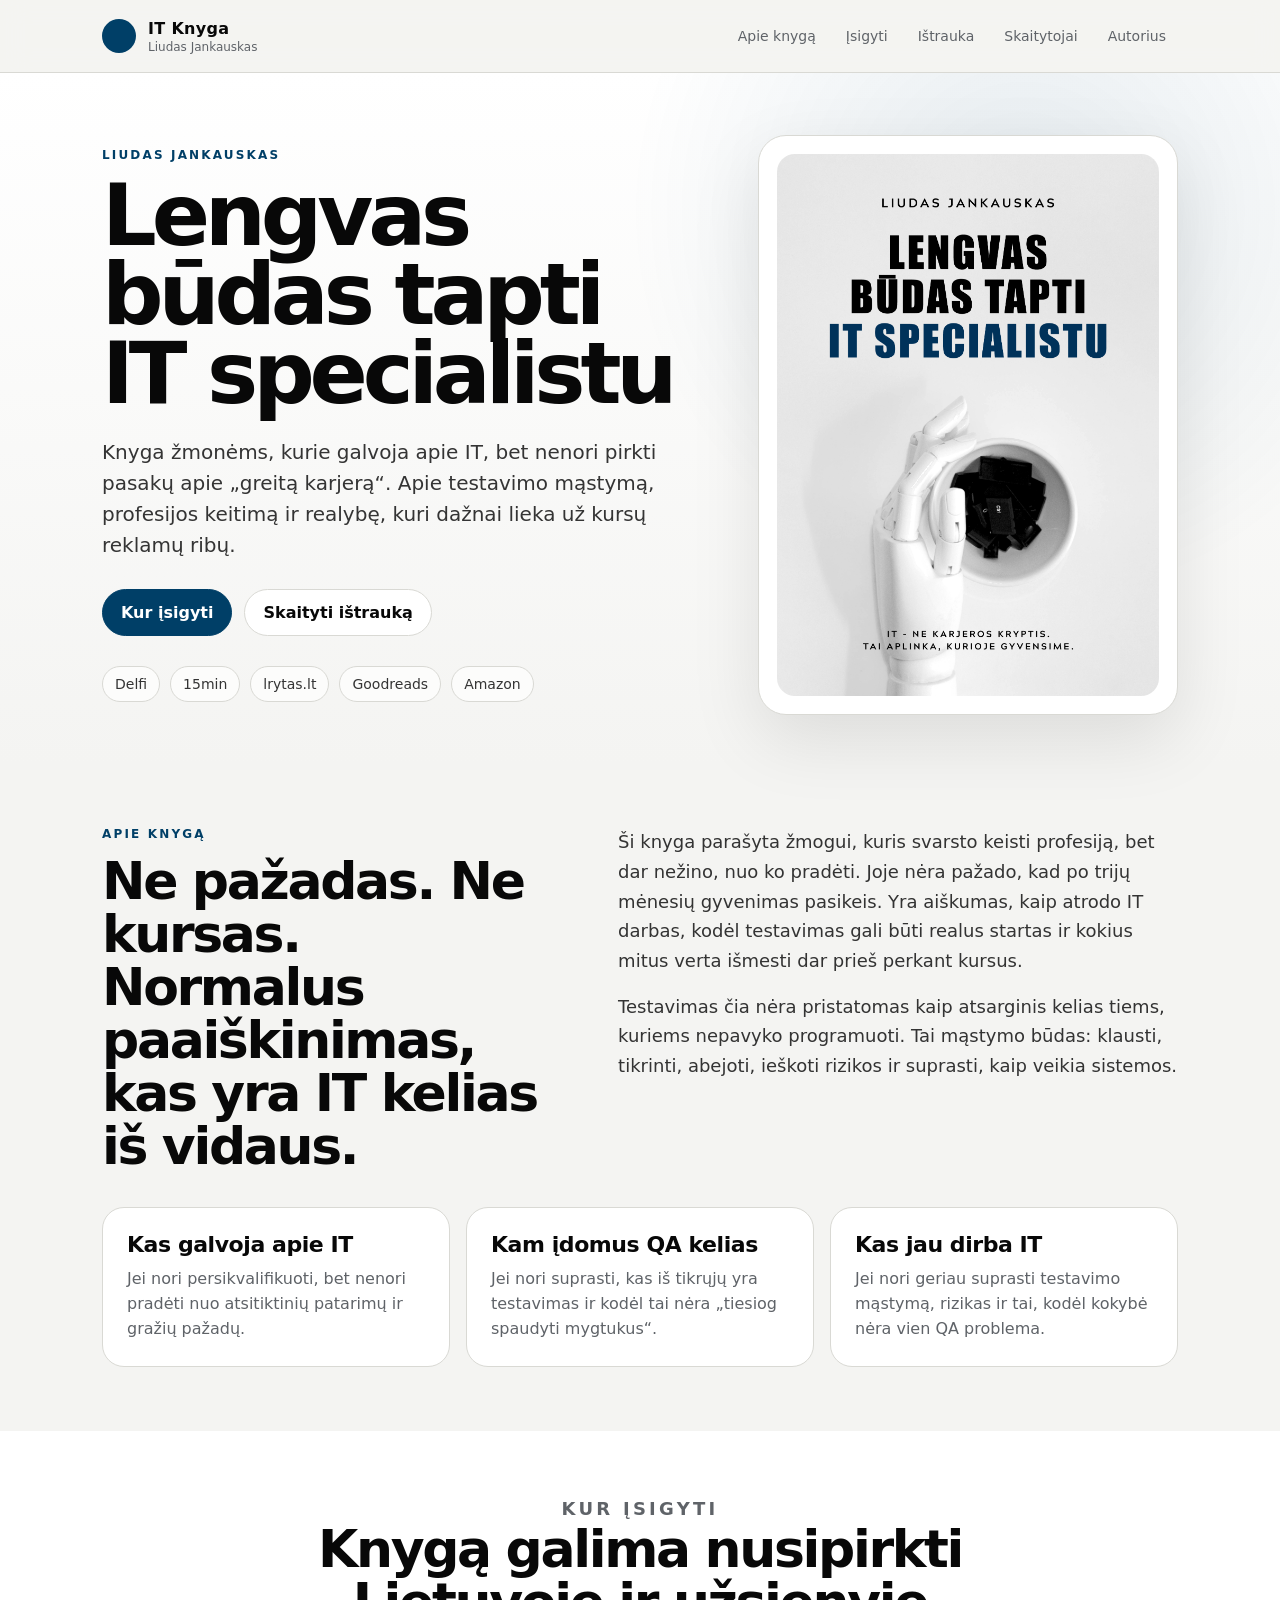
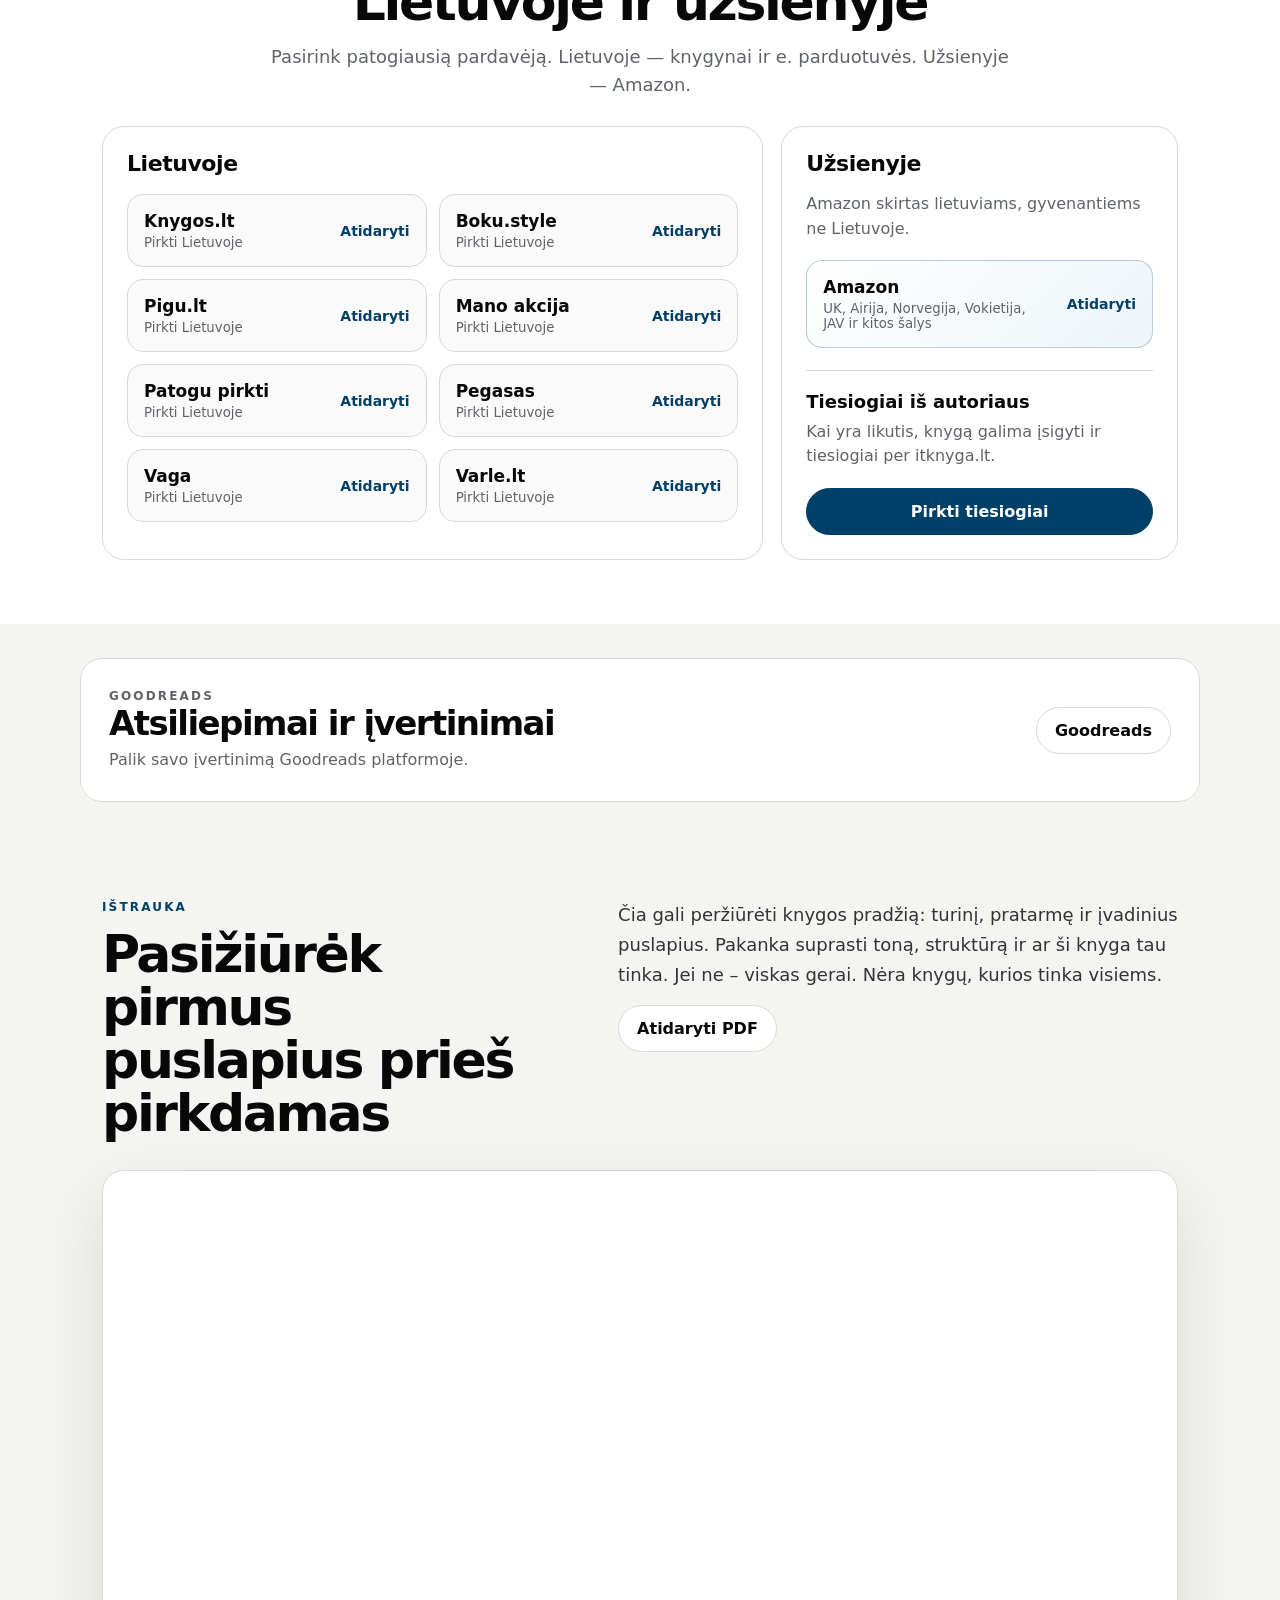
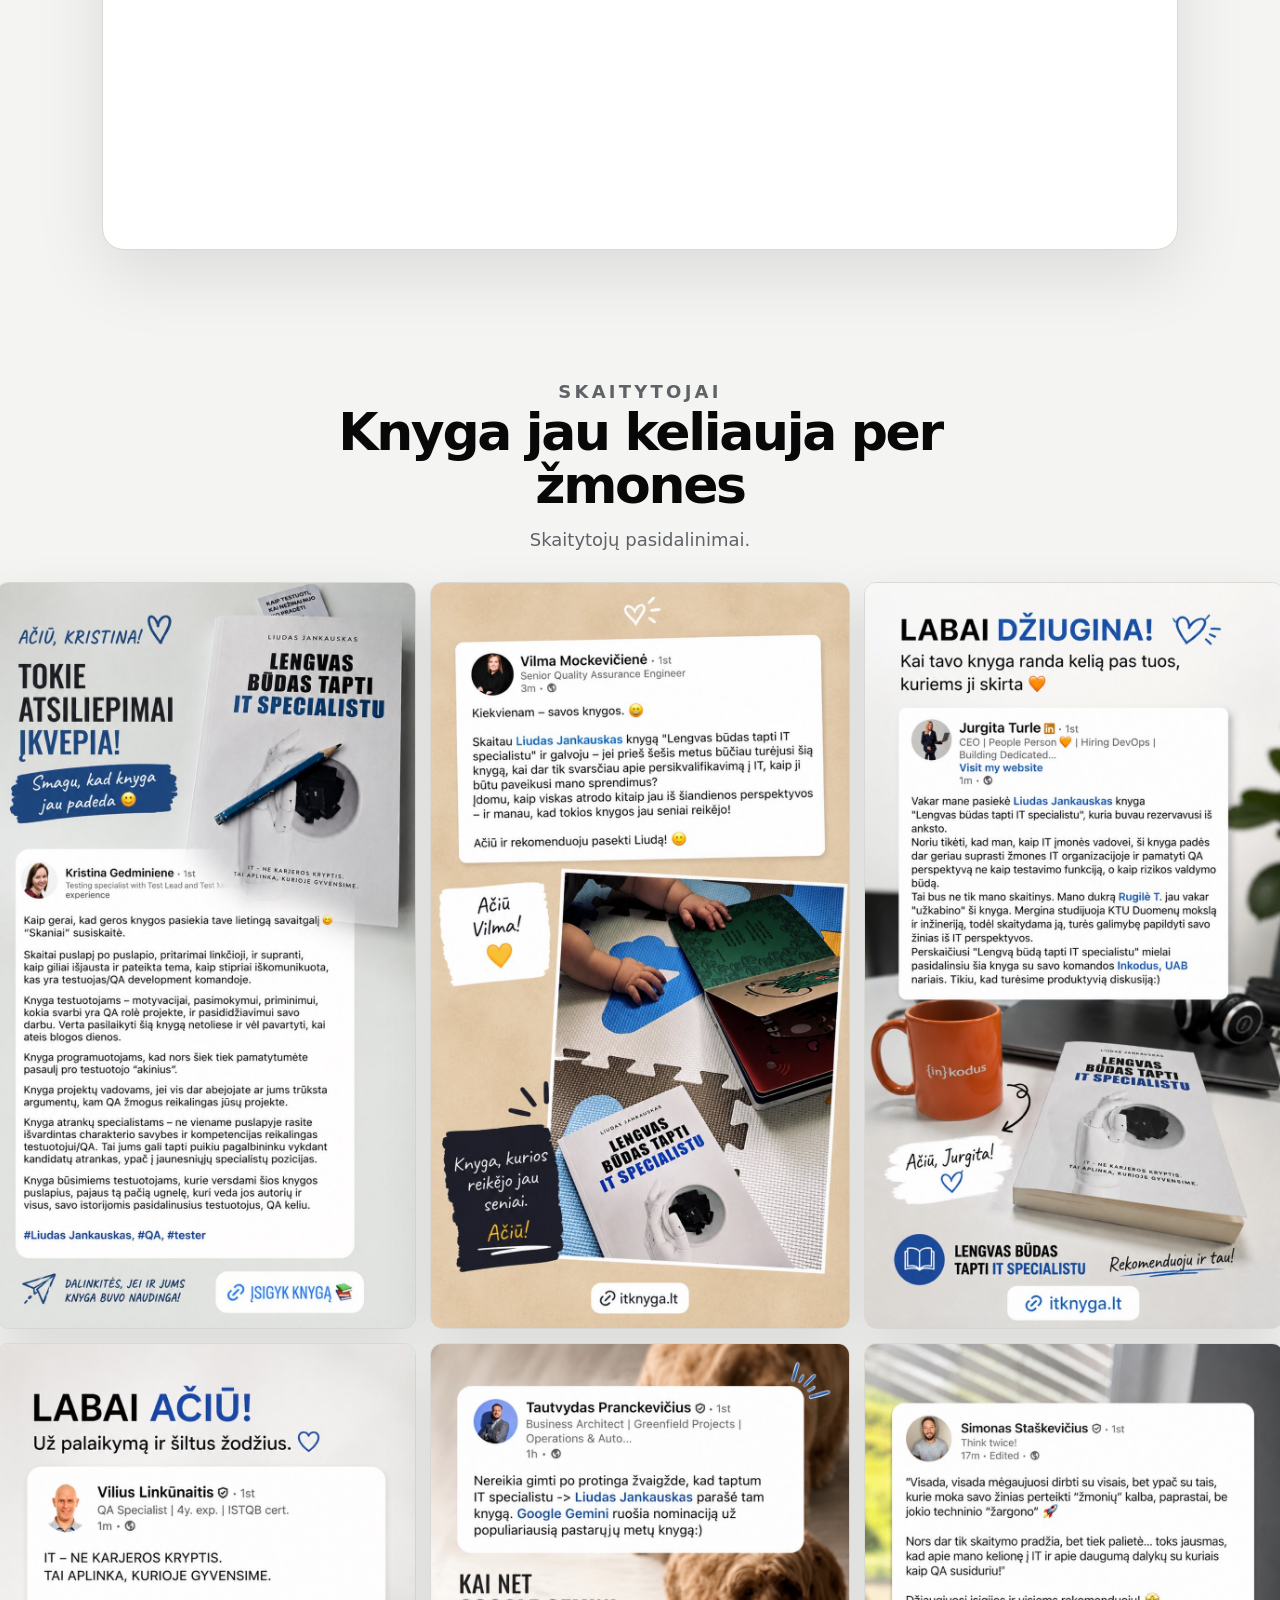
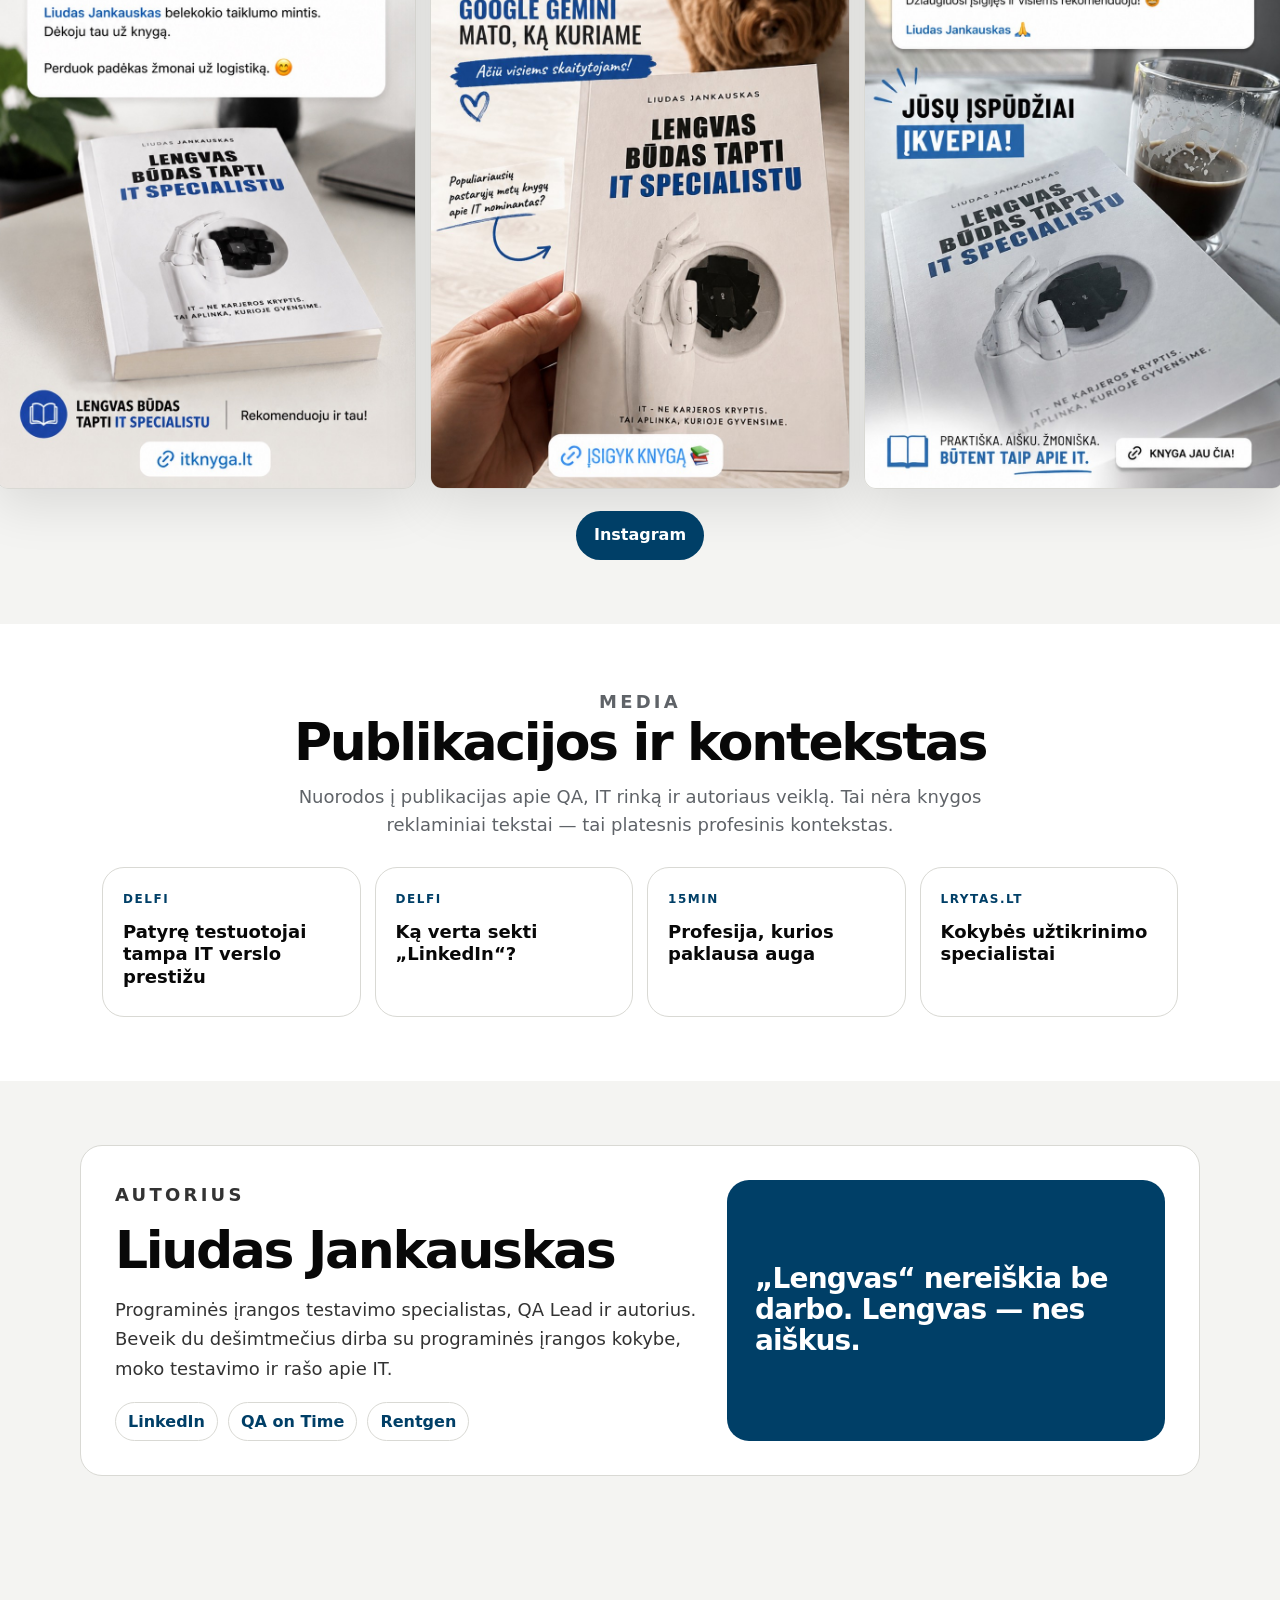
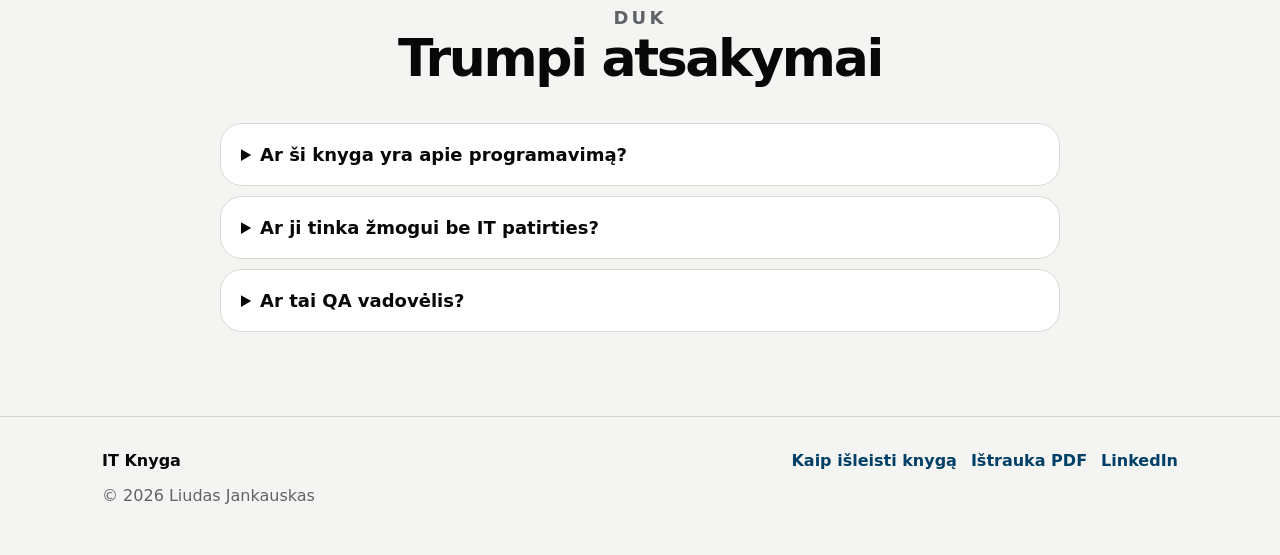
==== commit f7fc050f: "update" ====
--- a/index.html
+++ b/index.html
@@ -89,7 +89,7 @@
 
       <div class="wrap cards">
         <article class="card">
-          <h3>Kam galvoja apie IT</h3>
+          <h3>Kas galvoja apie IT</h3>
           <p>Jei nori persikvalifikuoti, bet nenori pradėti nuo atsitiktinių patarimų ir gražių pažadų.</p>
         </article>
         <article class="card">
@@ -97,7 +97,7 @@
           <p>Jei nori suprasti, kas iš tikrųjų yra testavimas ir kodėl tai nėra „tiesiog spaudyti mygtukus“.</p>
         </article>
         <article class="card">
-          <h3>Kam jau dirba IT</h3>
+          <h3>Kas jau dirba IT</h3>
           <p>Jei nori geriau suprasti testavimo mąstymą, rizikas ir tai, kodėl kokybė nėra vien QA problema.</p>
         </article>
       </div>
@@ -119,7 +119,7 @@
 
           <div class="buy-panel featured">
             <h3>Užsienyje</h3>
-            <p class="muted">Amazon / KDP variantas skirtas lietuviams, gyvenantiems ne Lietuvoje.</p>
+            <p class="muted">Amazon skirtas lietuviams, gyvenantiems ne Lietuvoje.</p>
             <a class="store-card amazon" id="amazonLink" href="https://www.amazon.com/s?k=Lengvas+b%C5%ABdas+tapti+IT+specialistu+Liudas+Jankauskas" target="_blank" rel="noopener">
               <span>
                 <strong>Amazon</strong>
@@ -143,9 +143,9 @@
         <div>
           <p class="section-kicker">Goodreads</p>
           <h2>Atsiliepimai ir įvertinimai</h2>
-          <p>Jei nori pasižiūrėti skaitytojų komentarus arba palikti savo įvertinimą, knyga yra Goodreads platformoje.</p>
-        </div>
-        <a class="button secondary" href="https://www.goodreads.com/search?q=Lengvas%20b%C5%ABdas%20tapti%20IT%20specialistu" target="_blank" rel="noopener">Atidaryti Goodreads</a>
+          <p>Palik savo įvertinimą Goodreads platformoje.</p>
+        </div>
+        <a class="button secondary" href="https://www.goodreads.com/book/show/252068916-lengvas-b-das-tapti-it-specialistu" target="_blank" rel="noopener">Goodreads</a>
       </div>
     </section>
 
@@ -156,7 +156,7 @@
           <h2>Pasižiūrėk pirmus puslapius prieš pirkdamas</h2>
         </div>
         <div class="text-block">
-          <p>Čia gali peržiūrėti knygos pradžią: turinį, pratarmę ir įvadinius puslapius. Pakanka suprasti toną, struktūrą ir ar ši knyga tau tinka.</p>
+          <p>Čia gali peržiūrėti knygos pradžią: turinį, pratarmę ir įvadinius puslapius. Pakanka suprasti toną, struktūrą ir ar ši knyga tau tinka. Jei ne – viskas gerai. Nėra knygų, kurios tinka visiems.</p>
           <a class="button secondary" href="./preview.pdf" target="_blank" rel="noopener">Atidaryti PDF</a>
         </div>
       </div>
@@ -173,7 +173,7 @@
         <div class="section-head centered">
           <p class="section-kicker">Skaitytojai</p>
           <h2>Knyga jau keliauja per žmones</h2>
-          <p>Čia gali susidėti Instagram story formato nuotraukas, skaitytojų paminėjimus ir realius pasidalinimus. Be dirbtinių citatų.</p>
+          <p>Skaitytojų pasidalinimai.</p>
         </div>
 
         <div class="stories-grid" id="storiesGrid">
@@ -183,7 +183,7 @@
           <div class="story-placeholder">story-04.jpg</div>
         </div>
 
-        <p class="helper">Nuotraukas įdedi į <code>/stories/</code> folderį ir papildai masyvą <code>script.js</code> faile.</p>
+        <p class="helper"><a href="https://www.instagram.com/liudasjan/" target="_blank" rel="noopener">Instagram</a></p>
       </div>
     </section>
 
@@ -221,7 +221,7 @@
         <div>
           <p class="section-kicker">Autorius</p>
           <h2>Liudas Jankauskas</h2>
-          <p>Programinės įrangos testavimo specialistas, QA Lead ir autorius. Beveik du dešimtmečius dirba su programinės įrangos kokybe, moko testavimo ir rašo apie IT be dekoracijų.</p>
+          <p>Programinės įrangos testavimo specialistas, QA Lead ir autorius. Beveik du dešimtmečius dirba su programinės įrangos kokybe, moko testavimo ir rašo apie IT.</p>
           <div class="author-links">
             <a href="https://www.linkedin.com/in/liudas-jankauskas/" target="_blank" rel="noopener">LinkedIn</a>
             <a href="https://qaontime.com" target="_blank" rel="noopener">QA on Time</a>
--- a/styles.css
+++ b/styles.css
@@ -253,15 +253,27 @@
 
 .stories-grid{
   display:grid;
-  grid-template-columns:repeat(4,1fr);
+  grid-template-columns:repeat(3, 420px);
+  justify-content:center;
   gap:14px;
+  margin:0 auto;
 }
 .story-card,.story-placeholder{
   aspect-ratio:9/16;
-  border-radius:22px;
+  border-radius:12px;
   overflow:hidden;
   background:linear-gradient(135deg,#f7f7f7,#e7e7e3);
   border:1px solid var(--line);
+  box-shadow:0 18px 50px rgba(0,0,0,.10);
+}
+.story-card{
+  display:block;
+  transition:transform .18s ease, box-shadow .18s ease, border-color .18s ease;
+}
+.story-card:hover{
+  transform:translateY(-4px);
+  border-color:rgba(0,63,103,.35);
+  box-shadow:0 24px 70px rgba(0,0,0,.16);
 }
 .story-card img{width:100%;height:100%;object-fit:cover;display:block}
 .story-placeholder{
@@ -271,7 +283,18 @@
   color:var(--muted);
   font-weight:800;
 }
-.helper{text-align:center;margin:18px 0 0}
+.helper{text-align:center;margin:22px 0 0}
+.helper a{
+  display:inline-flex;
+  align-items:center;
+  justify-content:center;
+  min-height:44px;
+  padding:12px 18px;
+  border-radius:999px;
+  background:var(--blue);
+  color:white;
+  font-weight:850;
+}
 code{background:#fff;border:1px solid var(--line);border-radius:8px;padding:2px 6px}
 
 .media-section{background:#fff}
@@ -361,7 +384,6 @@
   .hero{padding-top:36px}
   .hero-cover{max-width:420px;margin:0 auto}
   .cards,.store-list,.media-grid{grid-template-columns:1fr}
-  .stories-grid{grid-template-columns:repeat(2,1fr)}
   .goodreads{display:block}
   .goodreads .button{margin-top:18px}
   .pdf-frame{height:520px}
@@ -372,5 +394,5 @@
   .section{padding:46px 0}
   h1{font-size:48px}
   .lead{font-size:18px}
-  .stories-grid{grid-template-columns:1fr 1fr}
-}
+  .stories-grid{grid-template-columns:1fr;max-width:360px}
+}
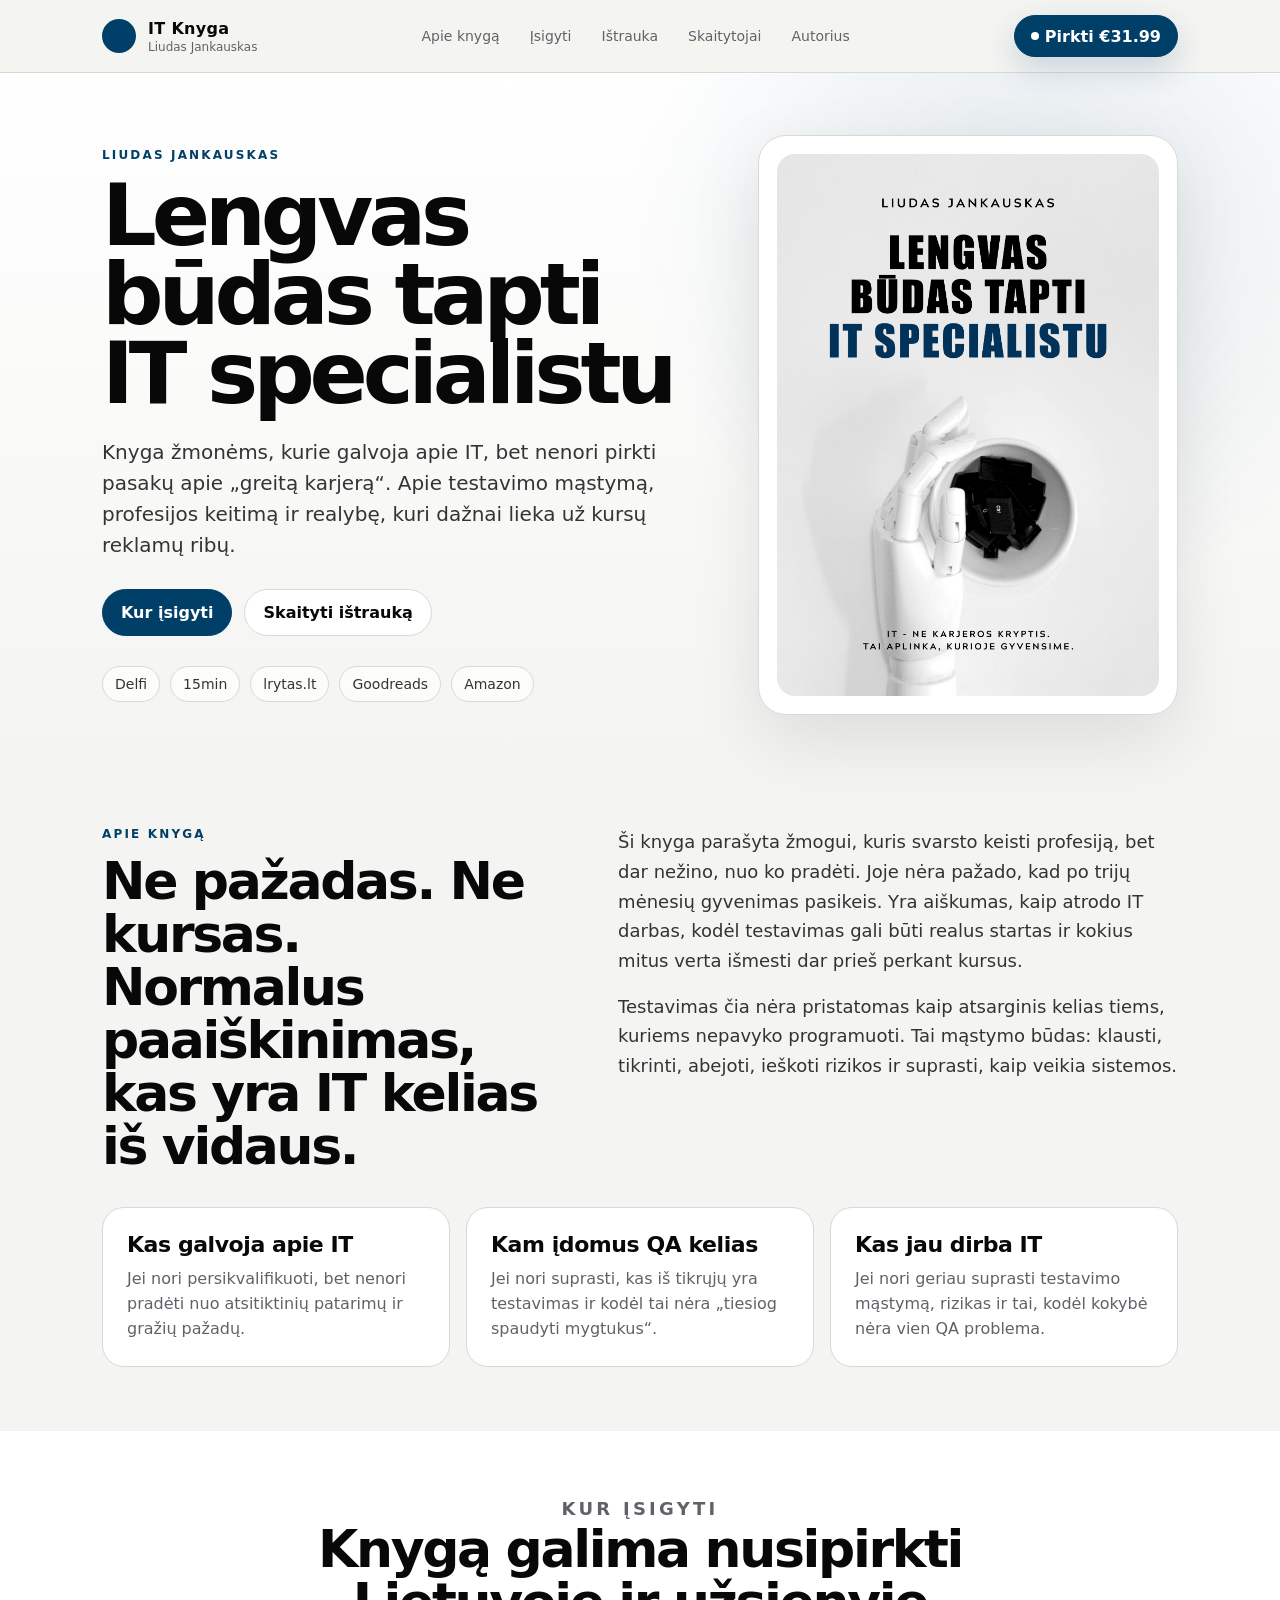
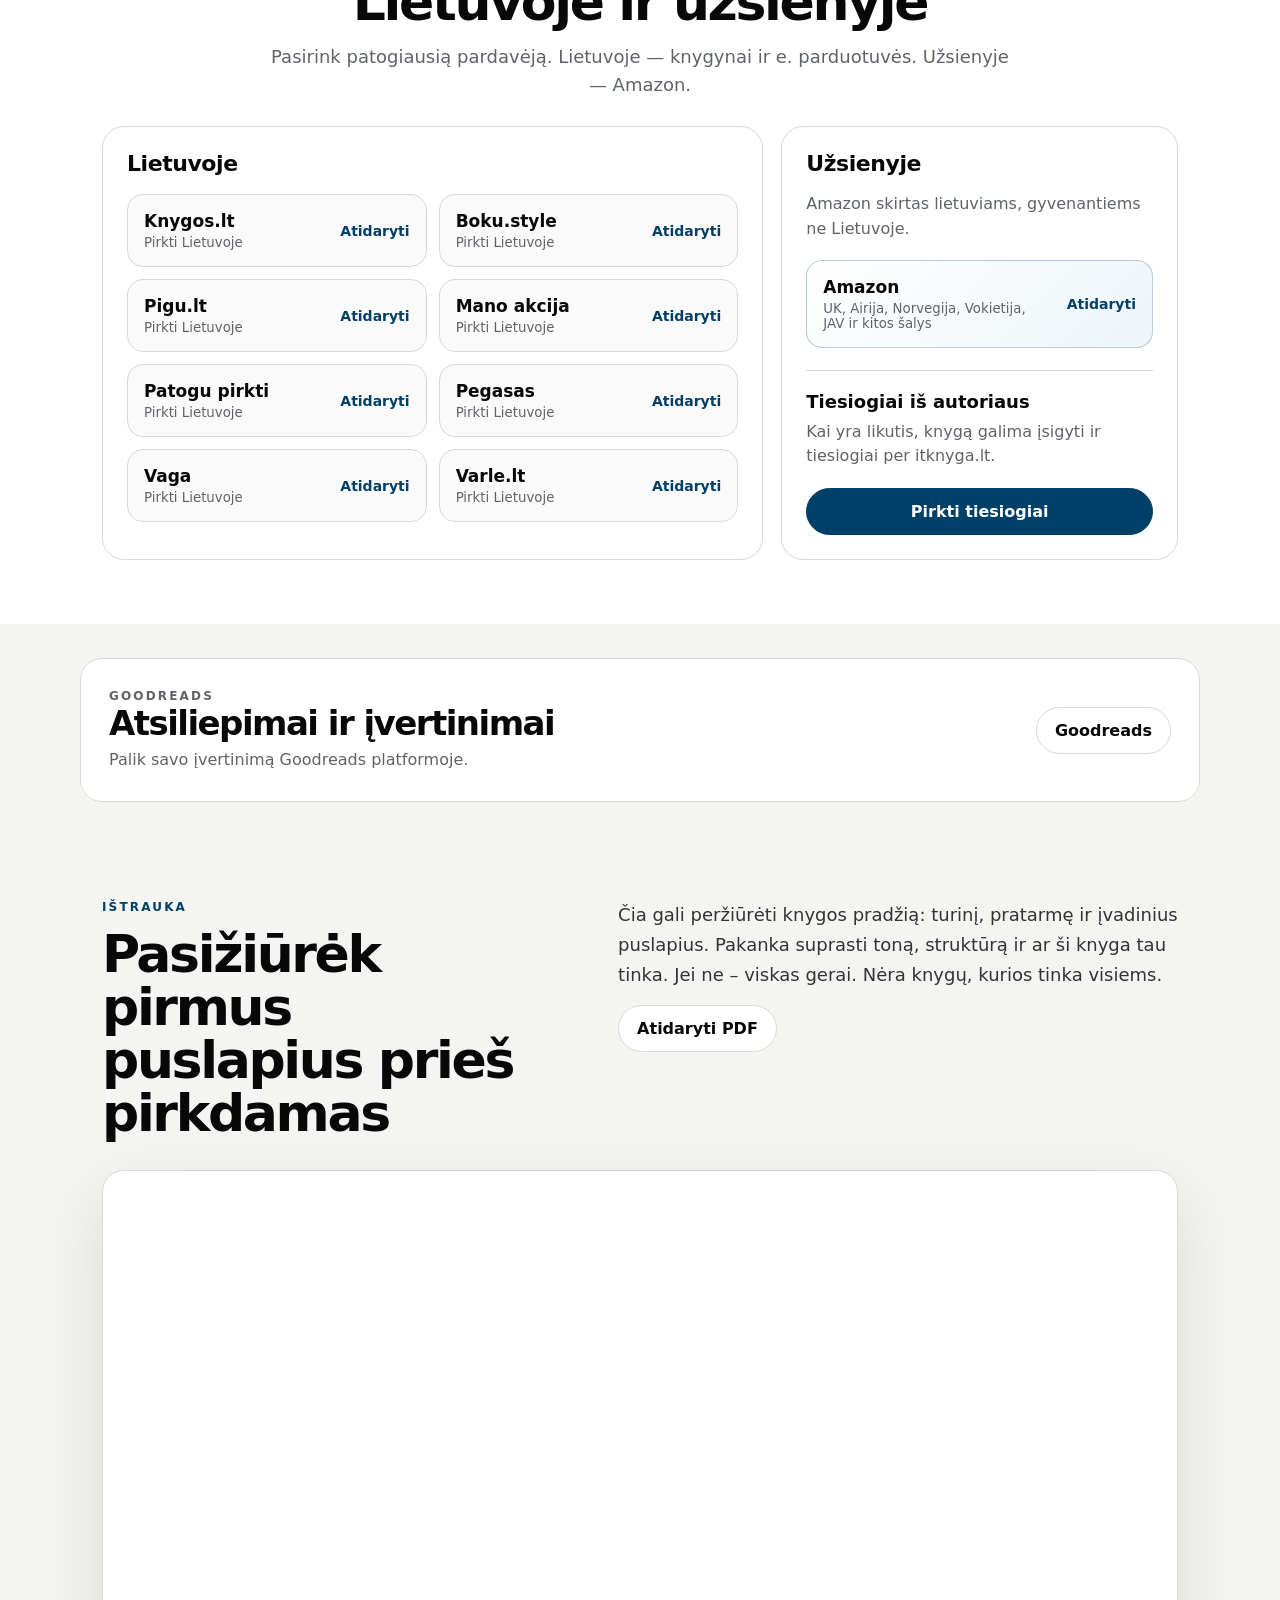
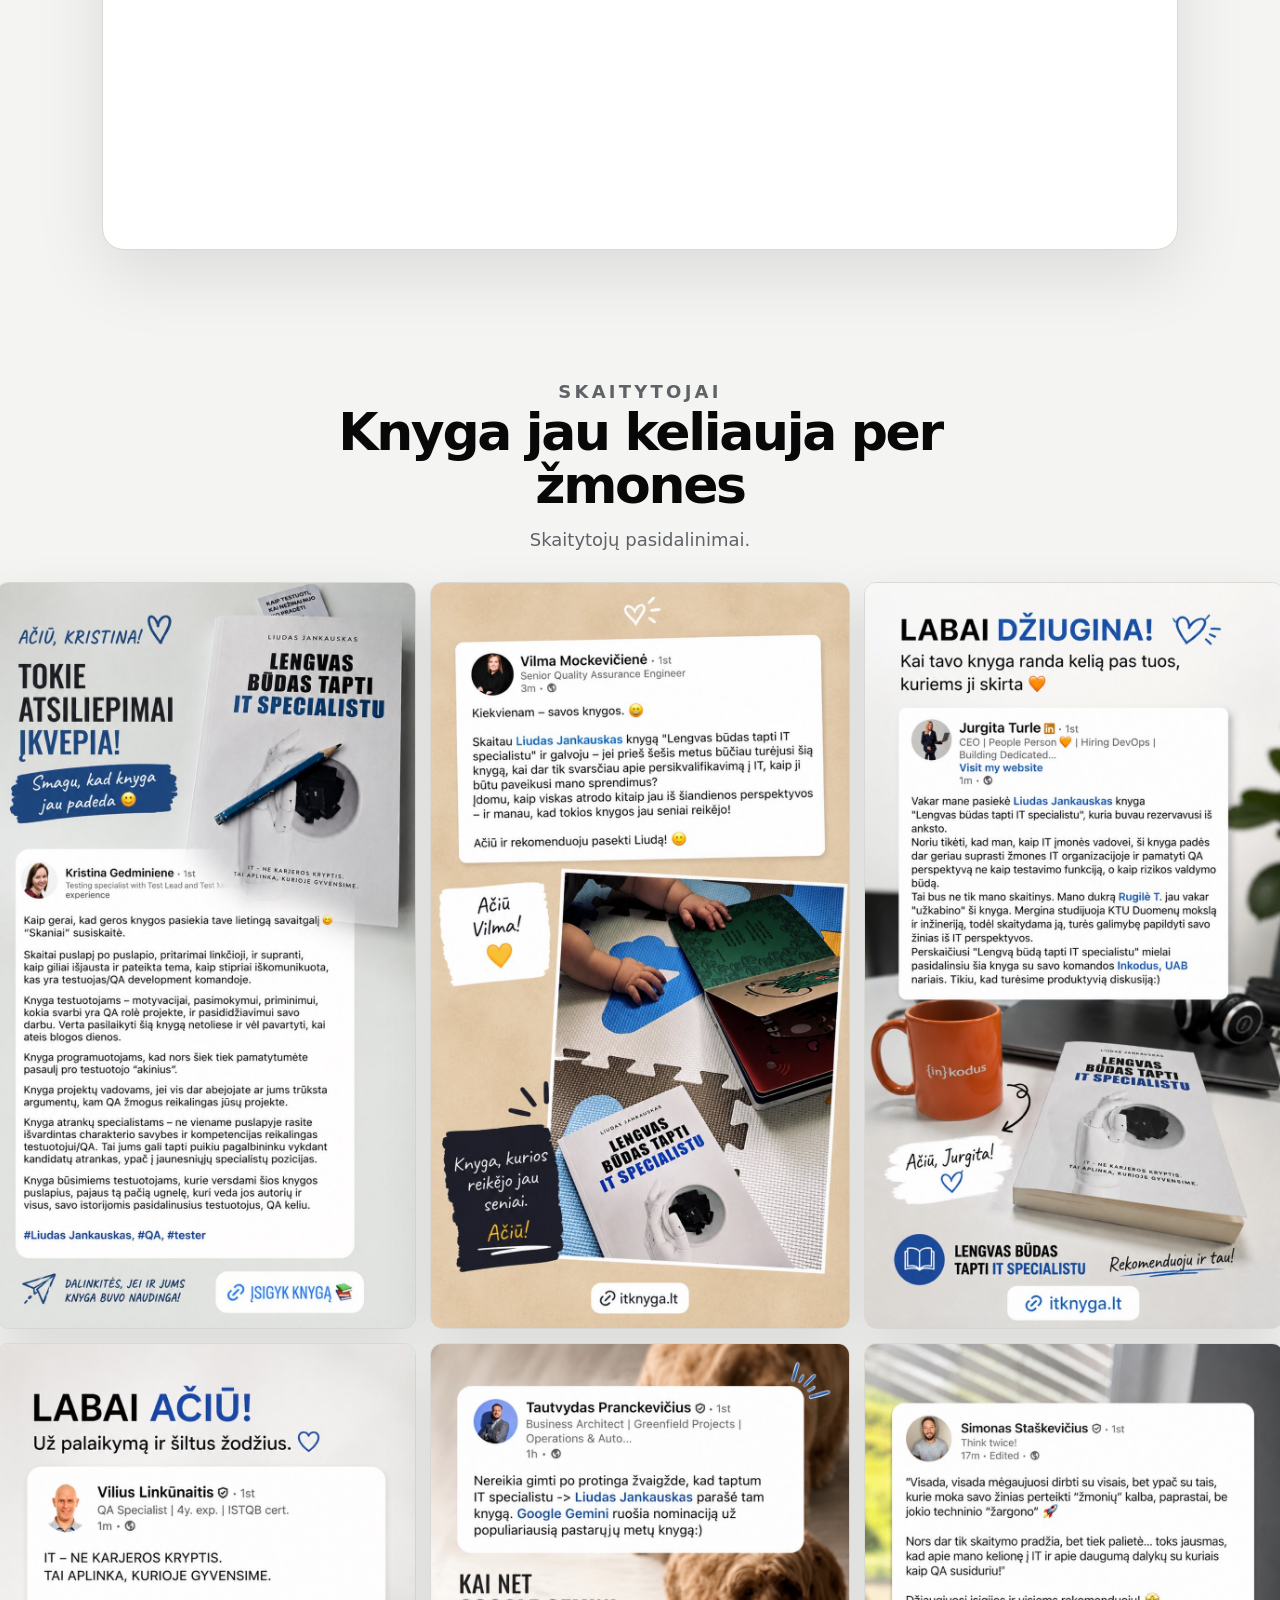
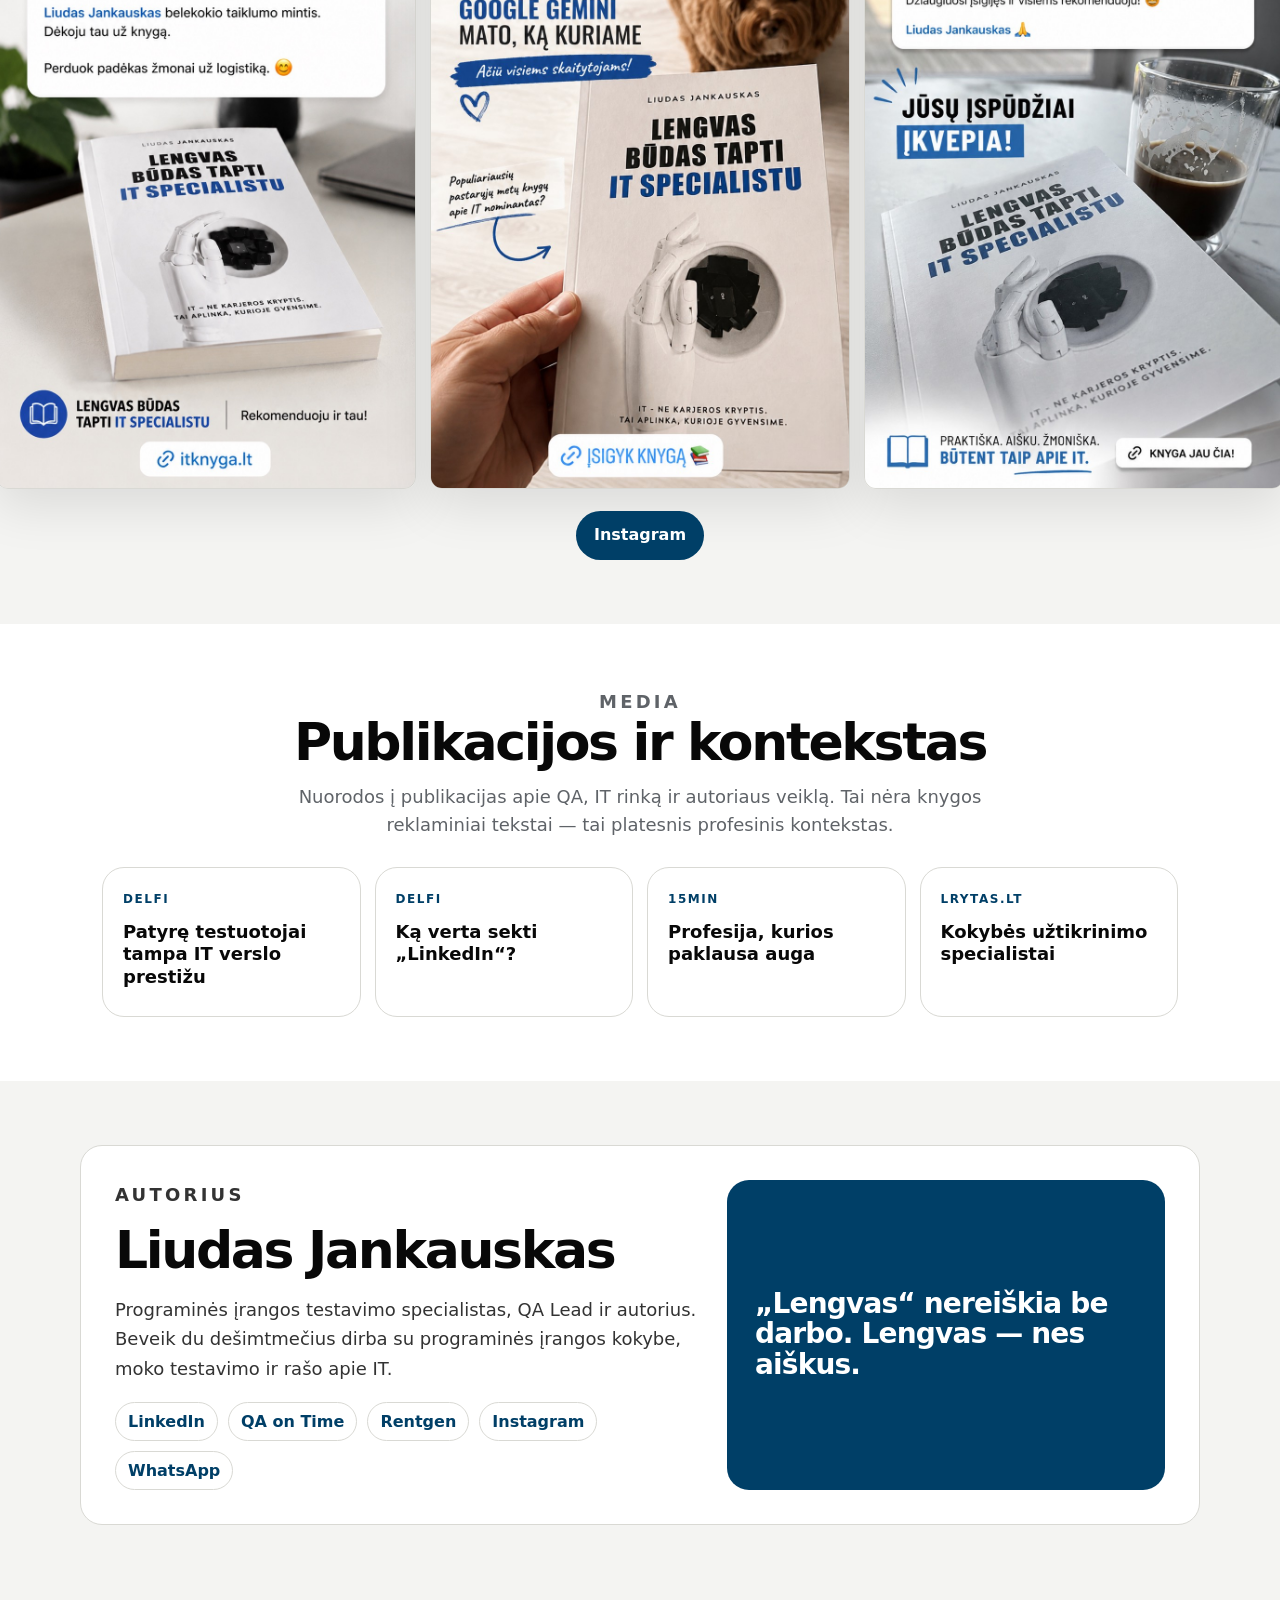
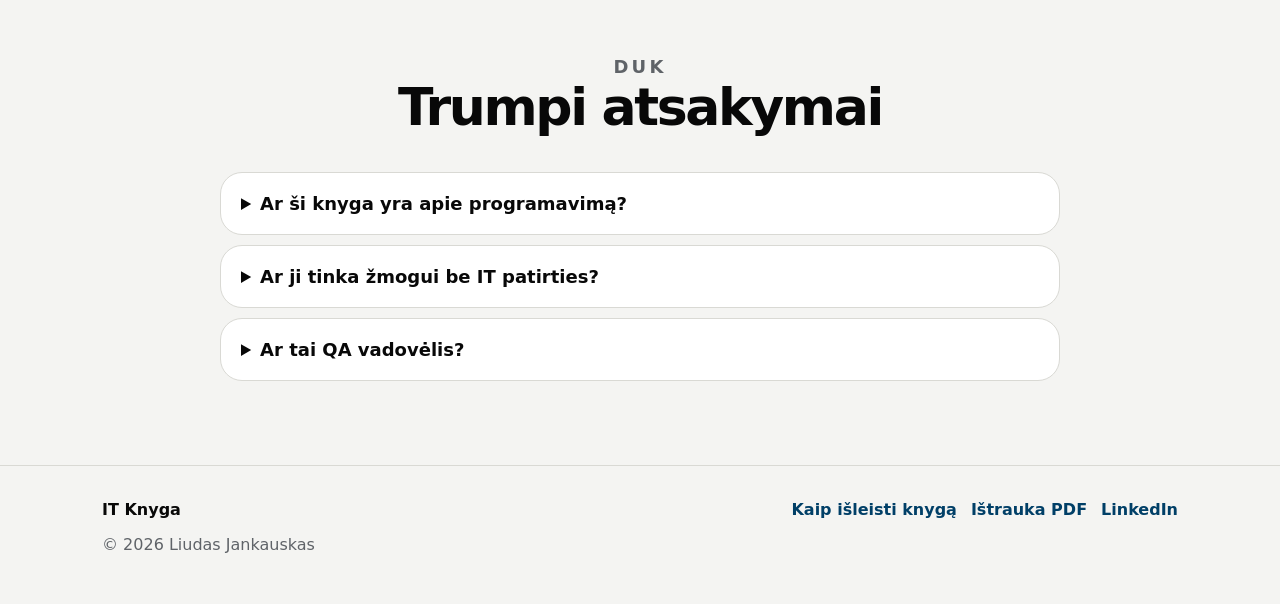
==== commit a19066bc: "added buy" ====
--- a/index.html
+++ b/index.html
@@ -44,6 +44,15 @@
         <a href="#atsiliepimai">Skaitytojai</a>
         <a href="#autorius">Autorius</a>
       </nav>
+
+      <a class="button primary nav-buy"
+        href="https://buy.stripe.com/aFabIT3YFaNPa3r3Bz1Jm03"
+        target="_blank"
+        rel="noopener">
+        <span class="button-dot"></span>
+        Pirkti €31.99
+      </a>
+
     </div>
   </header>
 
@@ -226,6 +235,8 @@
             <a href="https://www.linkedin.com/in/liudas-jankauskas/" target="_blank" rel="noopener">LinkedIn</a>
             <a href="https://qaontime.com" target="_blank" rel="noopener">QA on Time</a>
             <a href="https://rentgen.io" target="_blank" rel="noopener">Rentgen</a>
+            <a href="https://www.instagram.com/liudasjan/" target="_blank" rel="noopener">Instagram</a>
+            <a href="https://wa.me/37064034810" target="_blank" rel="noopener">WhatsApp</a>
           </div>
         </div>
         <blockquote>
--- a/styles.css
+++ b/styles.css
@@ -396,3 +396,25 @@
   .lead{font-size:18px}
   .stories-grid{grid-template-columns:1fr;max-width:360px}
 }
+
+
+.nav-buy{
+  min-height:42px;
+  padding:10px 16px;
+  box-shadow:0 12px 32px rgba(0,63,103,.18);
+}
+
+@media (max-width:900px){
+  .nav-buy{
+    display:none;
+  }
+}
+
+.button-dot{
+  width:8px;
+  height:8px;
+  border-radius:50%;
+  background:white;
+  display:inline-block;
+  margin-right:6px;
+}
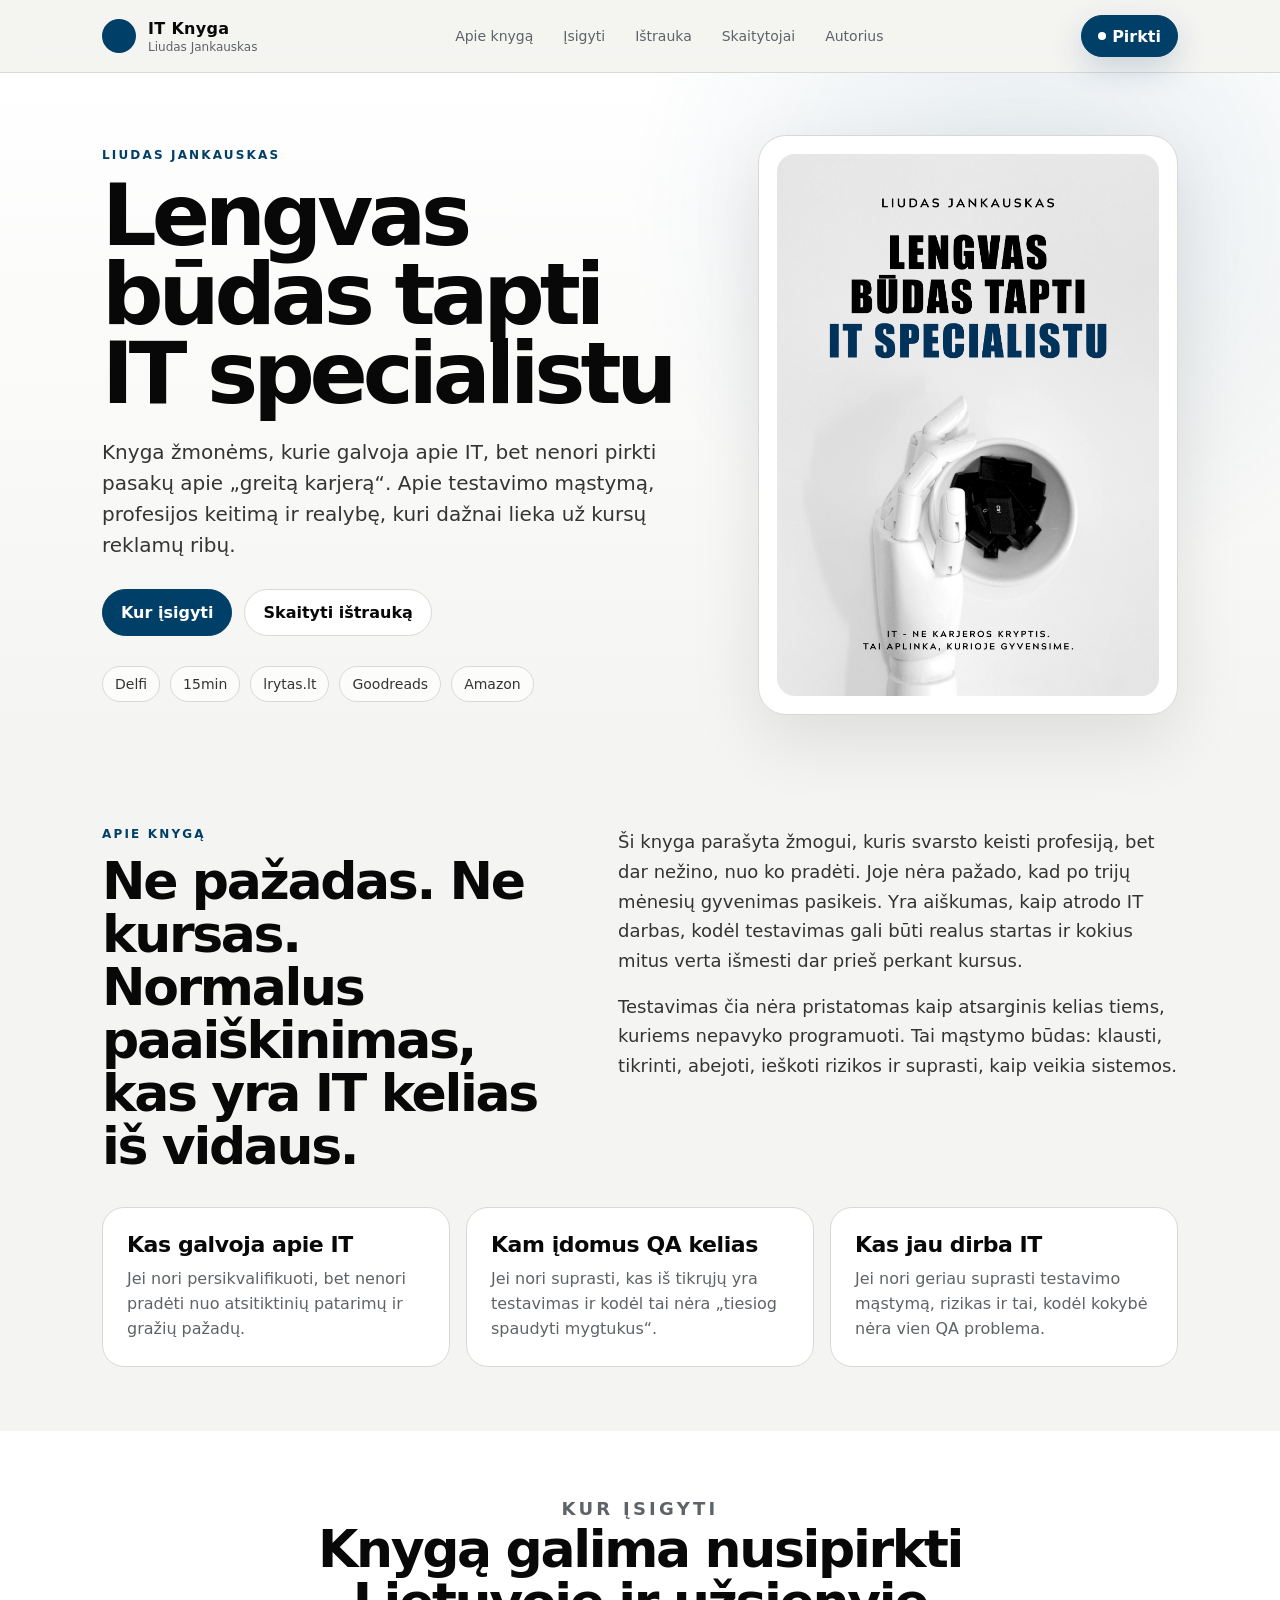
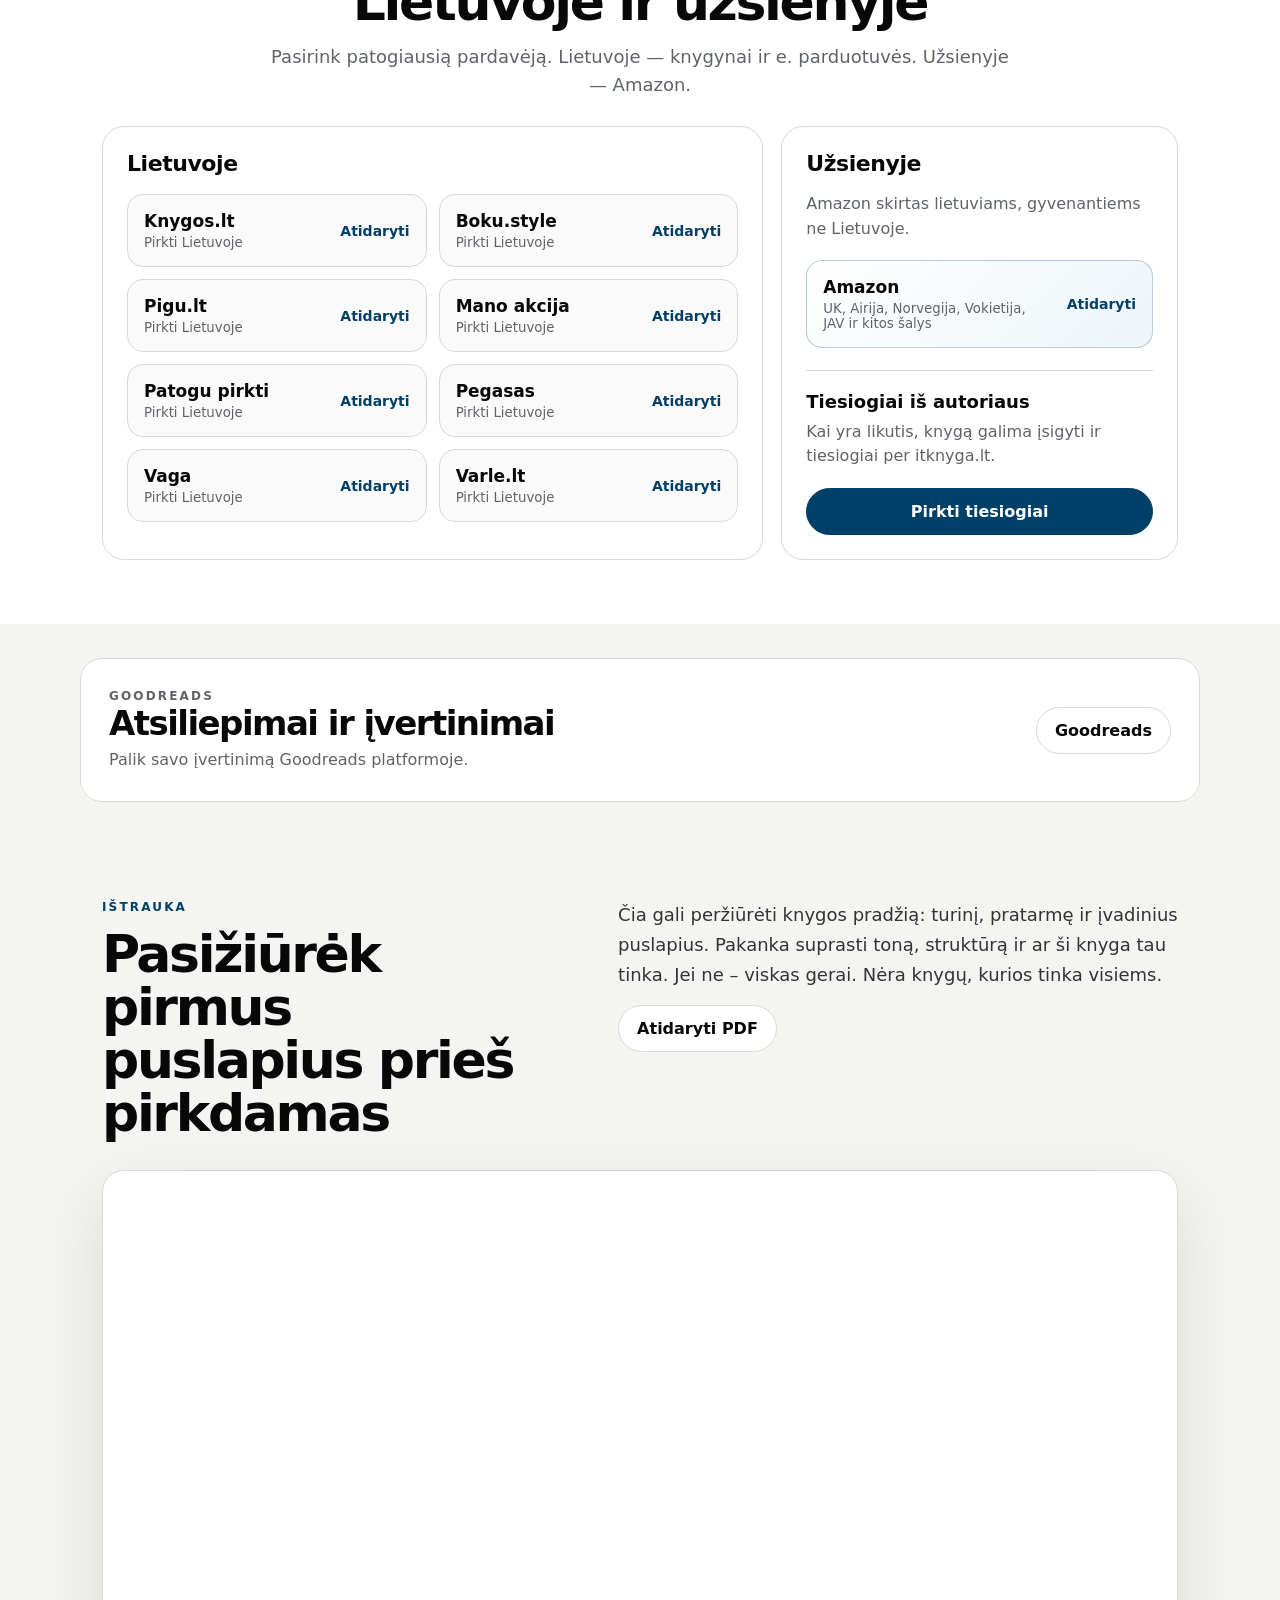
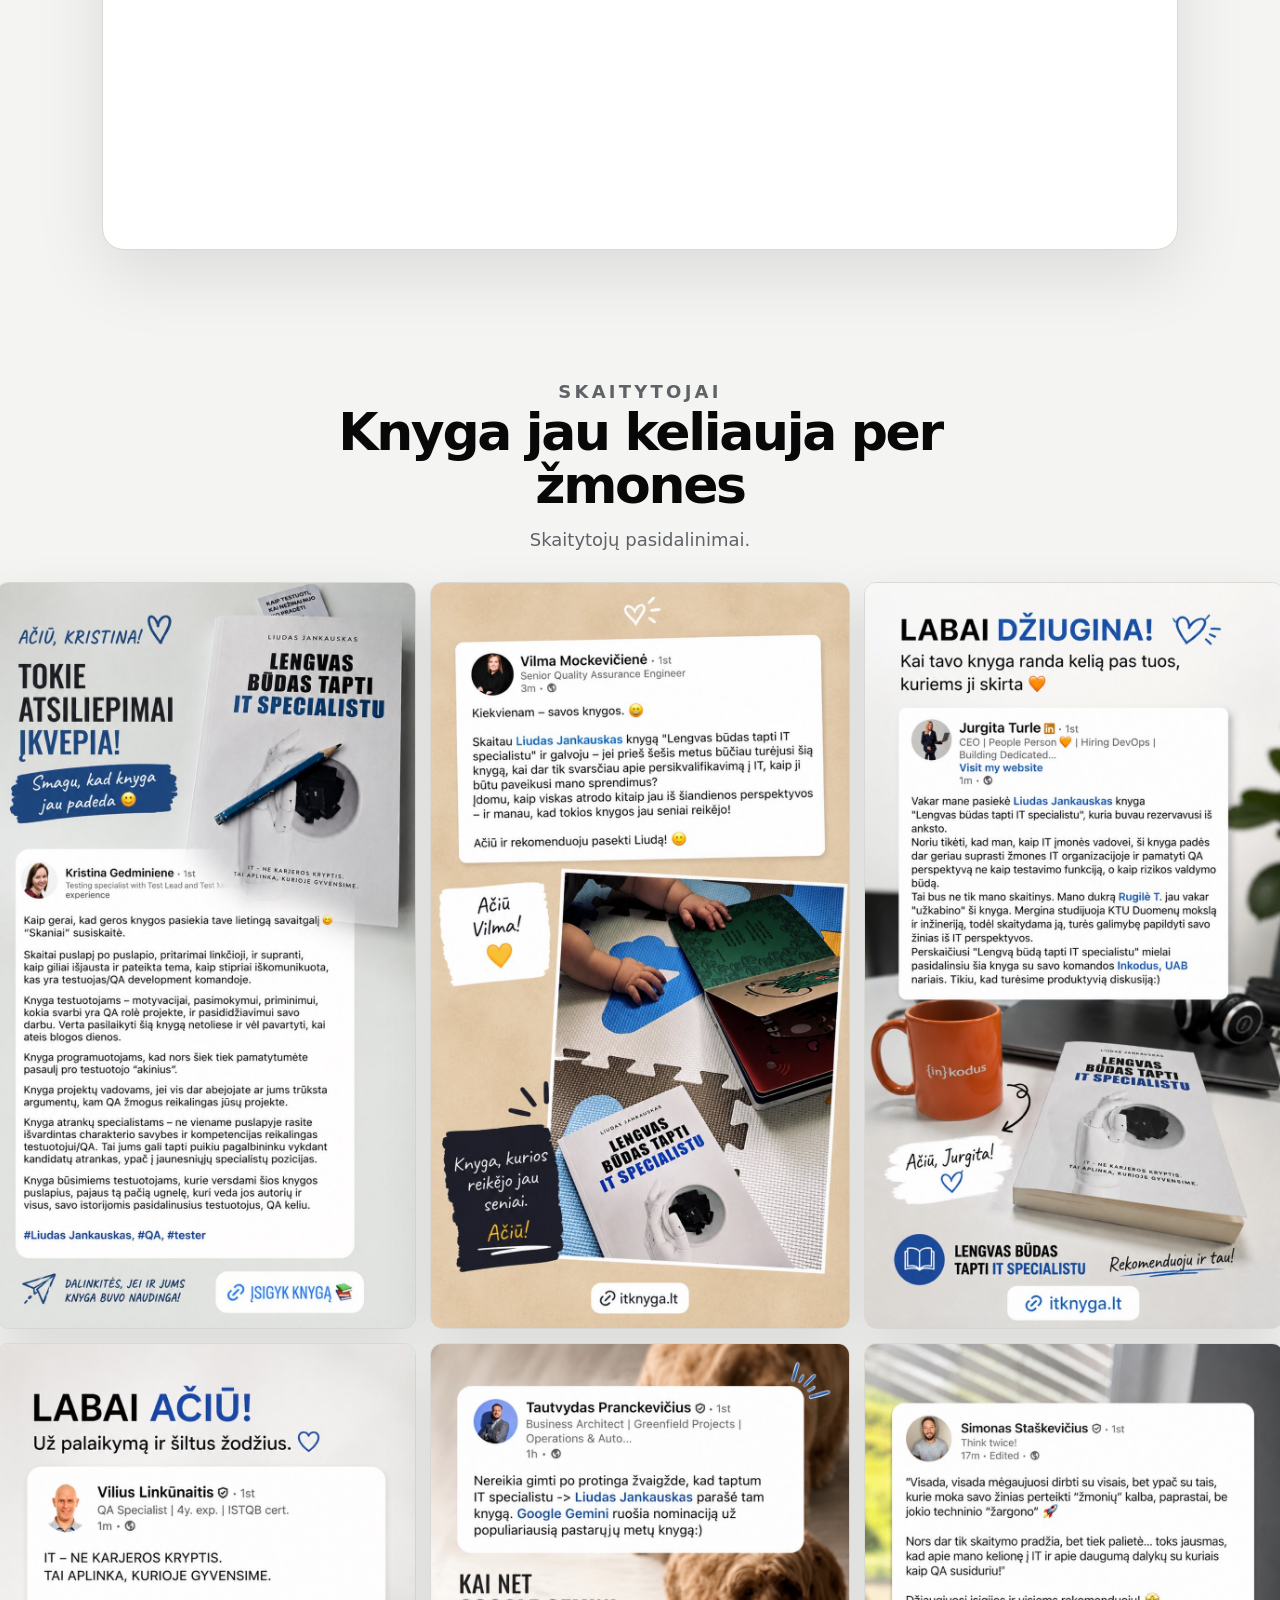
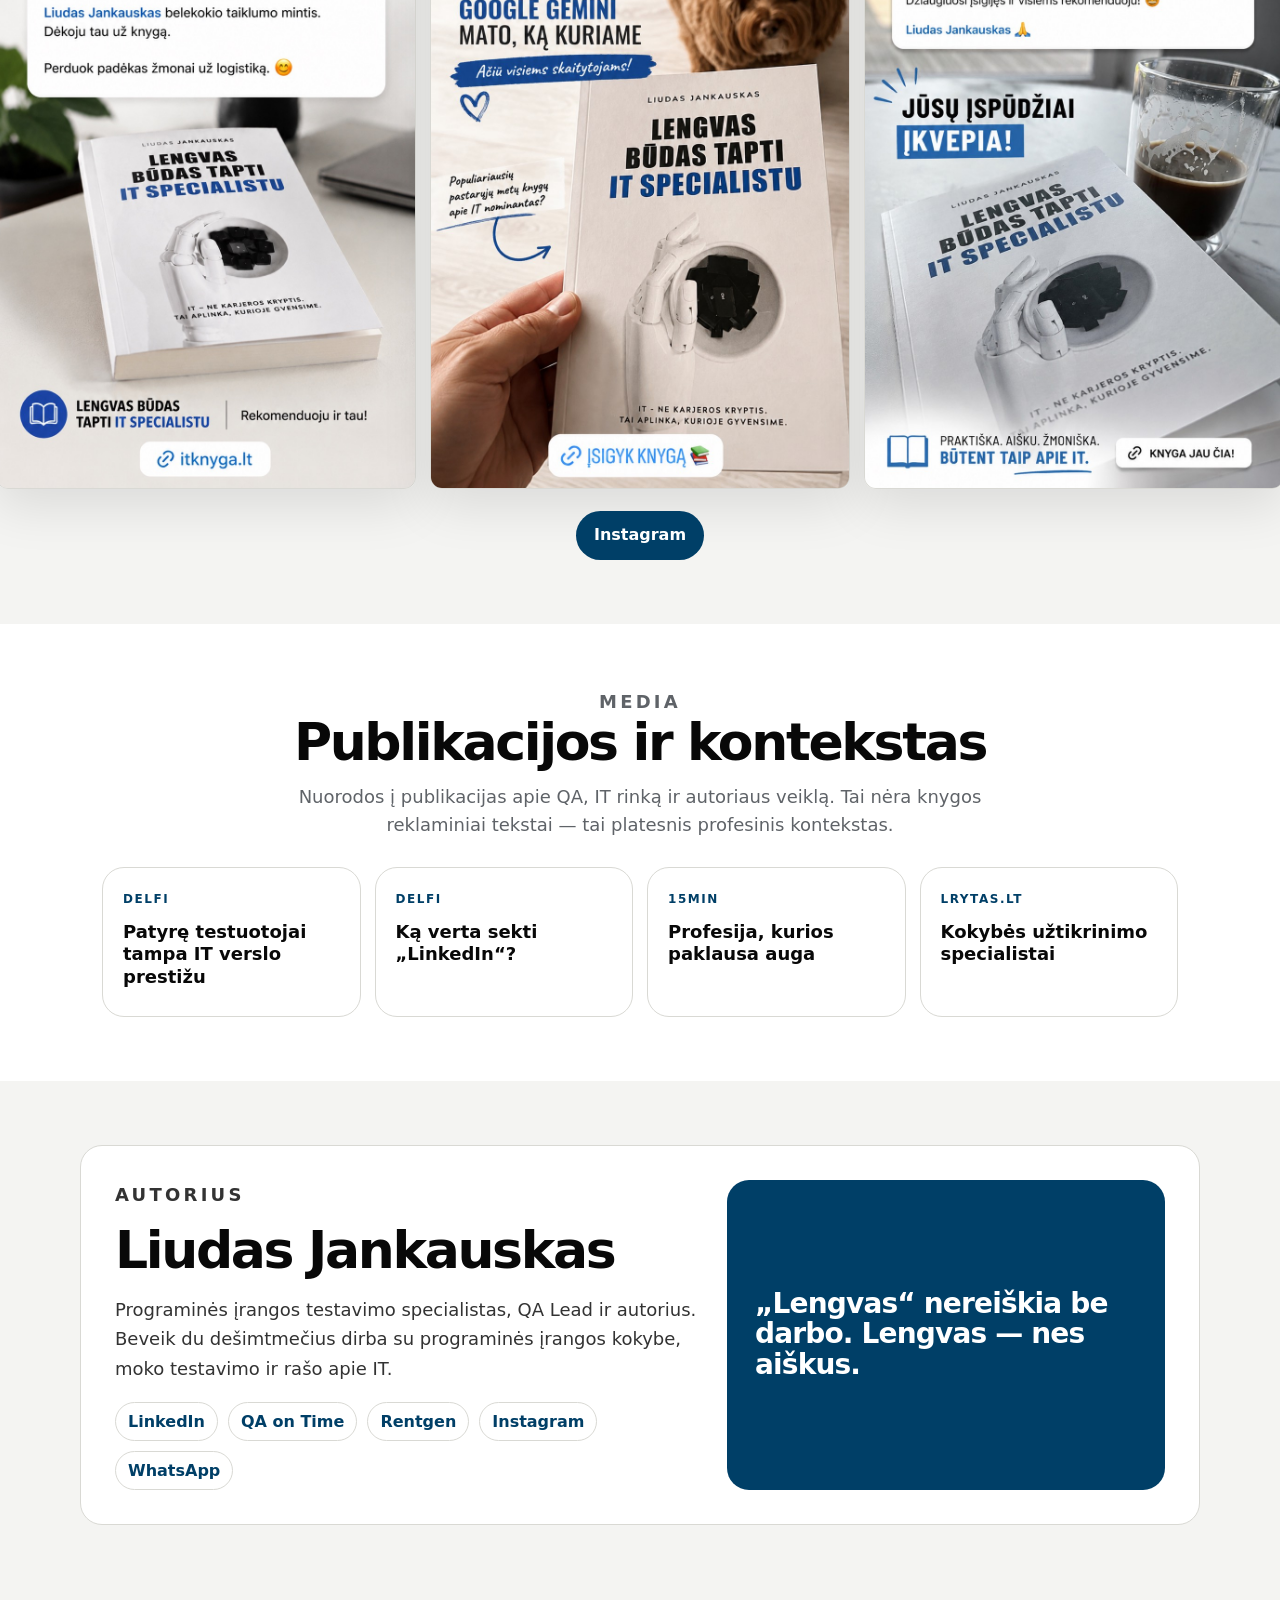
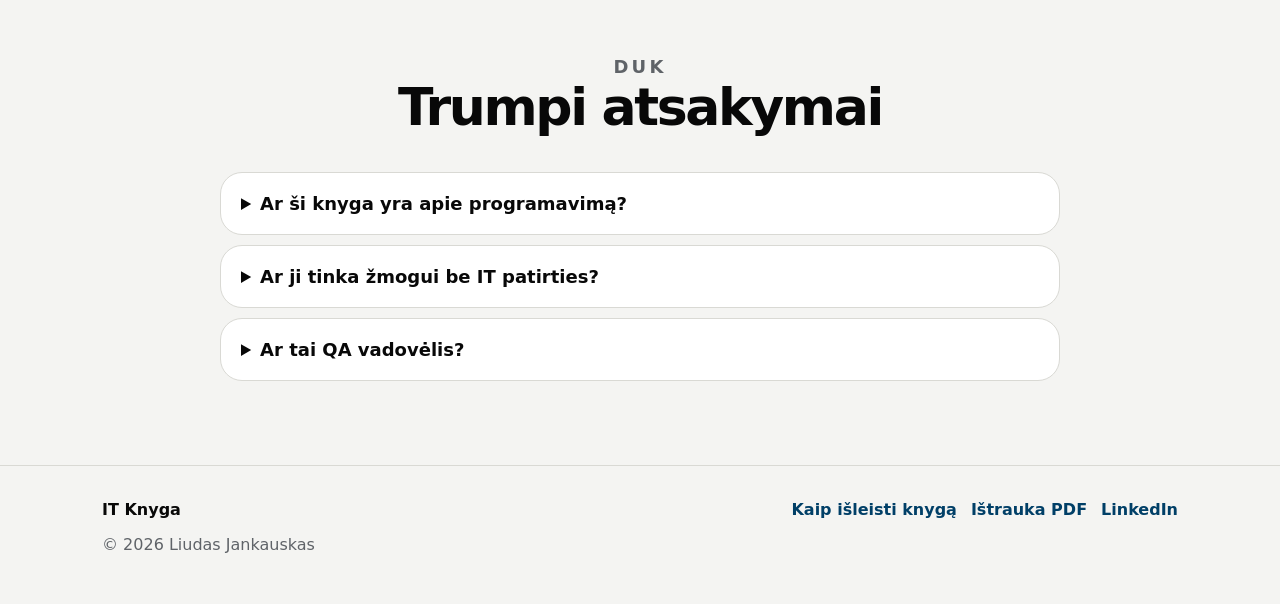
==== commit a6ff300d: "updated" ====
--- a/index.html
+++ b/index.html
@@ -50,7 +50,7 @@
         target="_blank"
         rel="noopener">
         <span class="button-dot"></span>
-        Pirkti €31.99
+        Pirkti
       </a>
 
     </div>
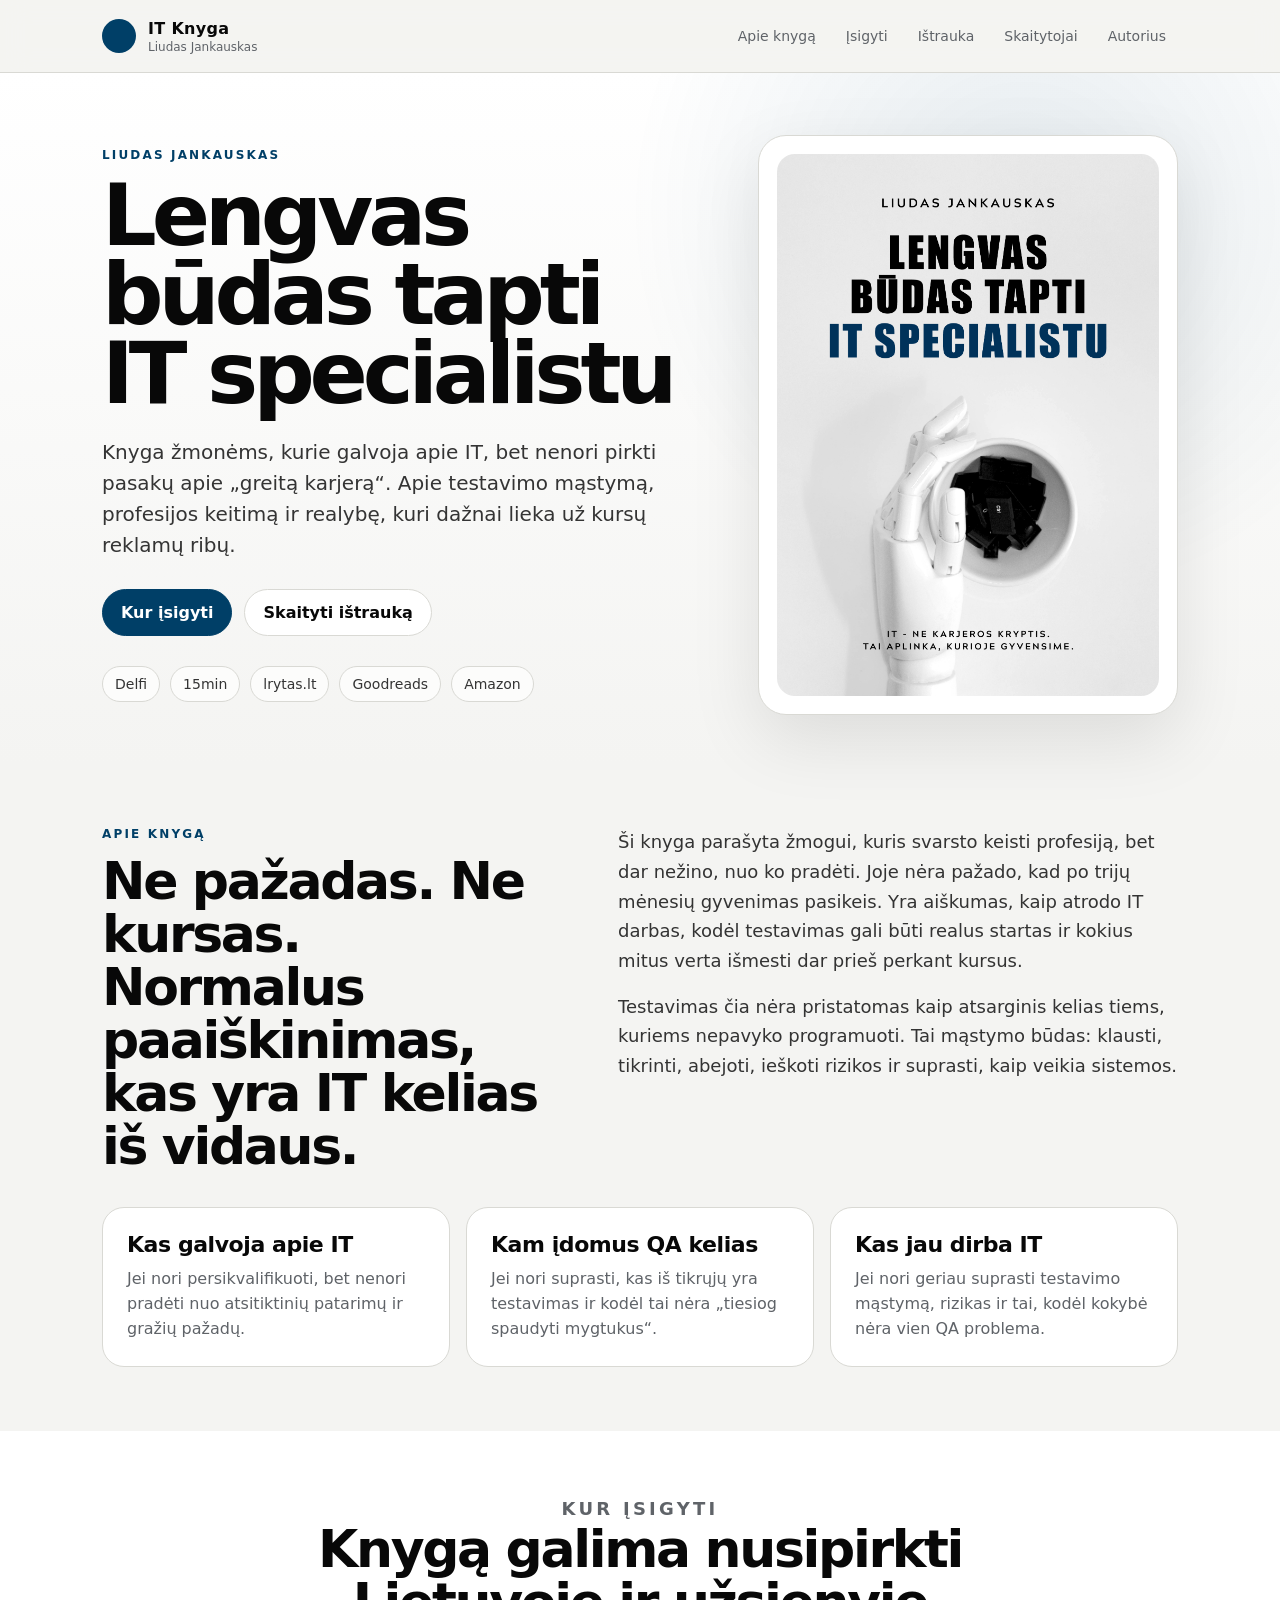
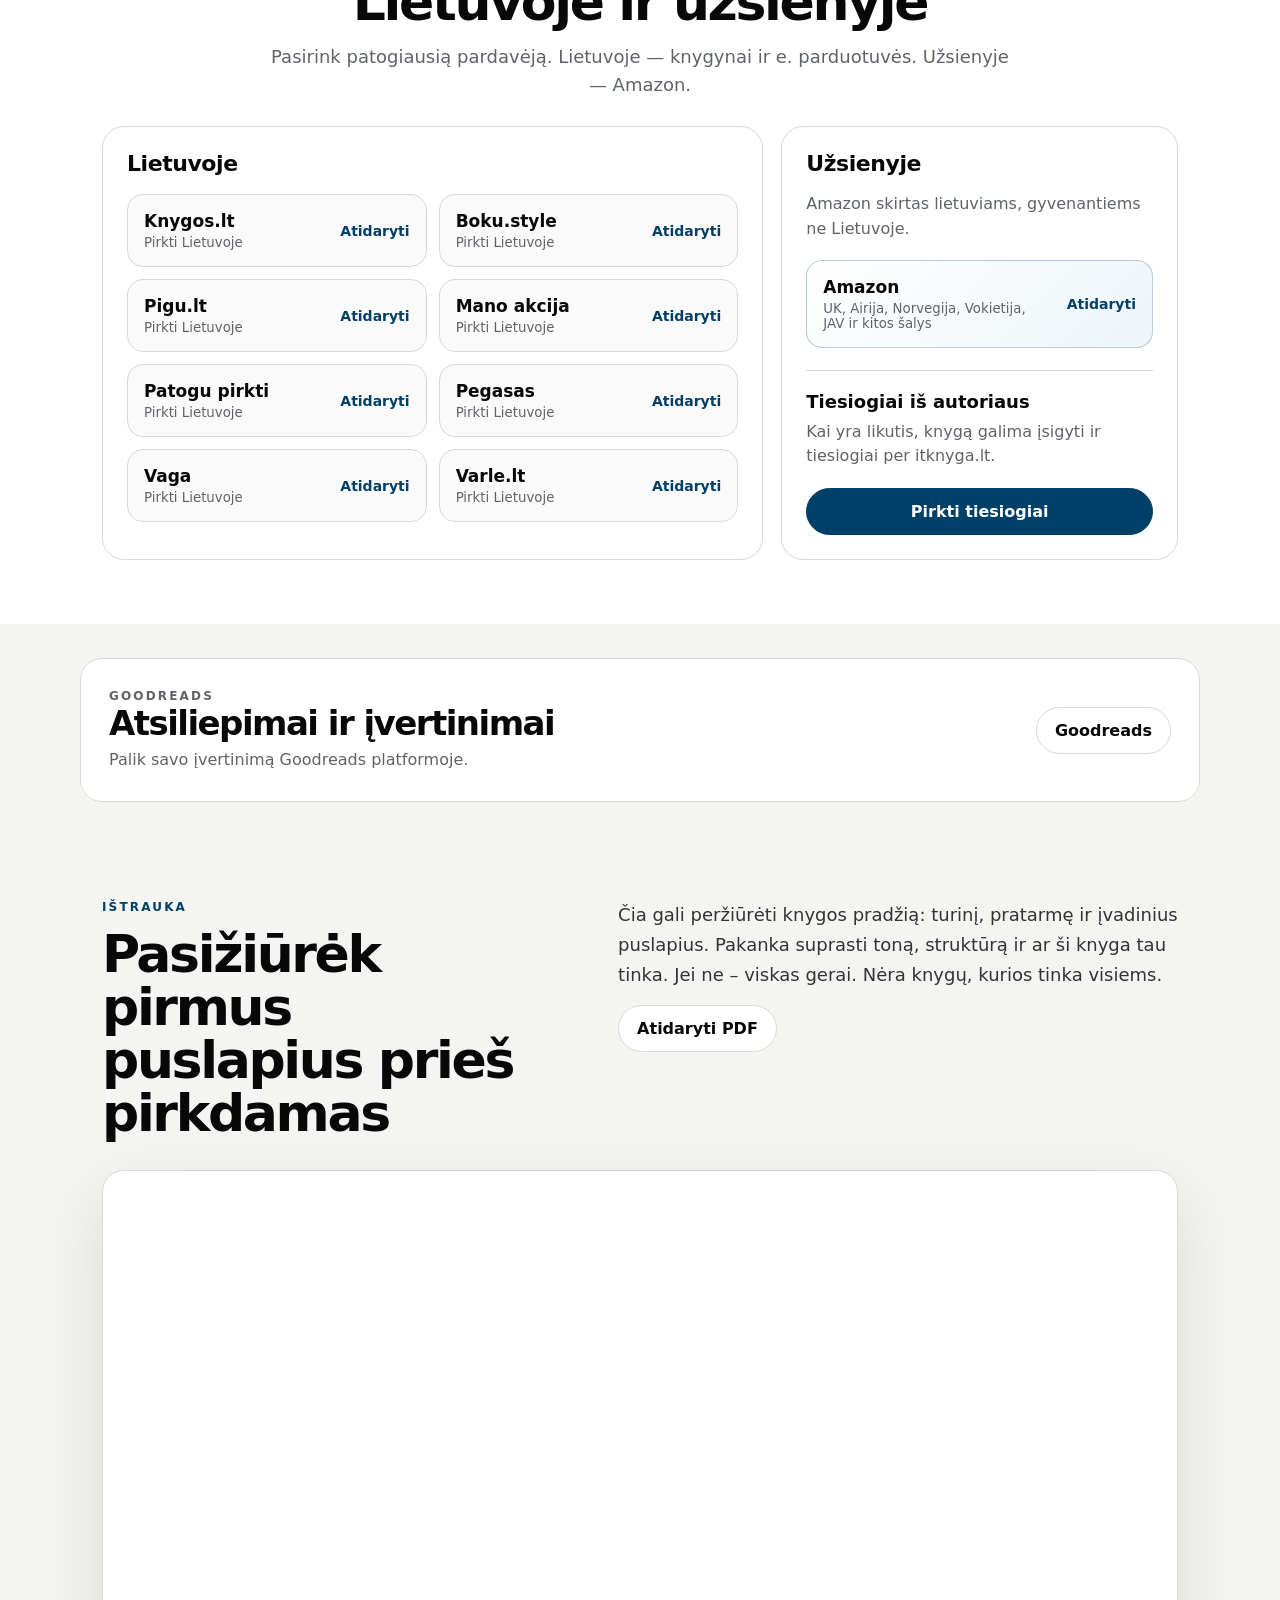
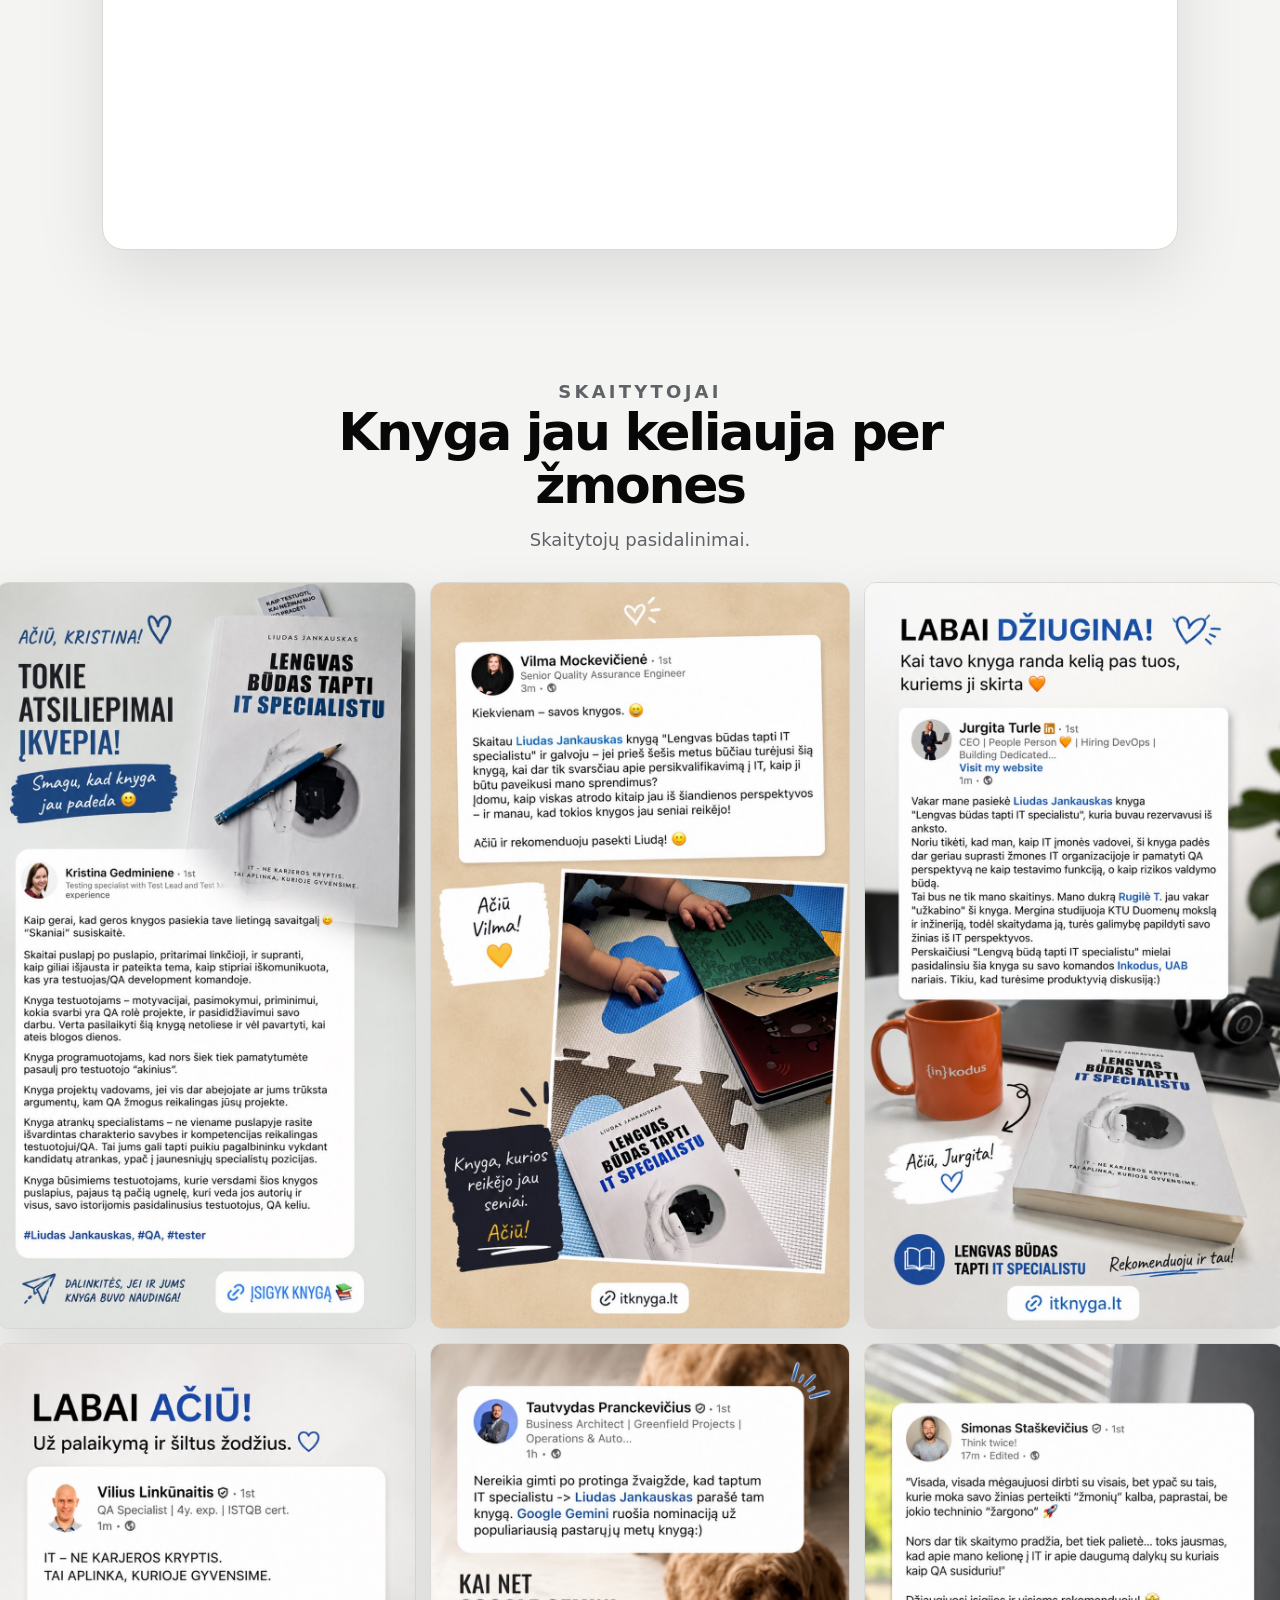
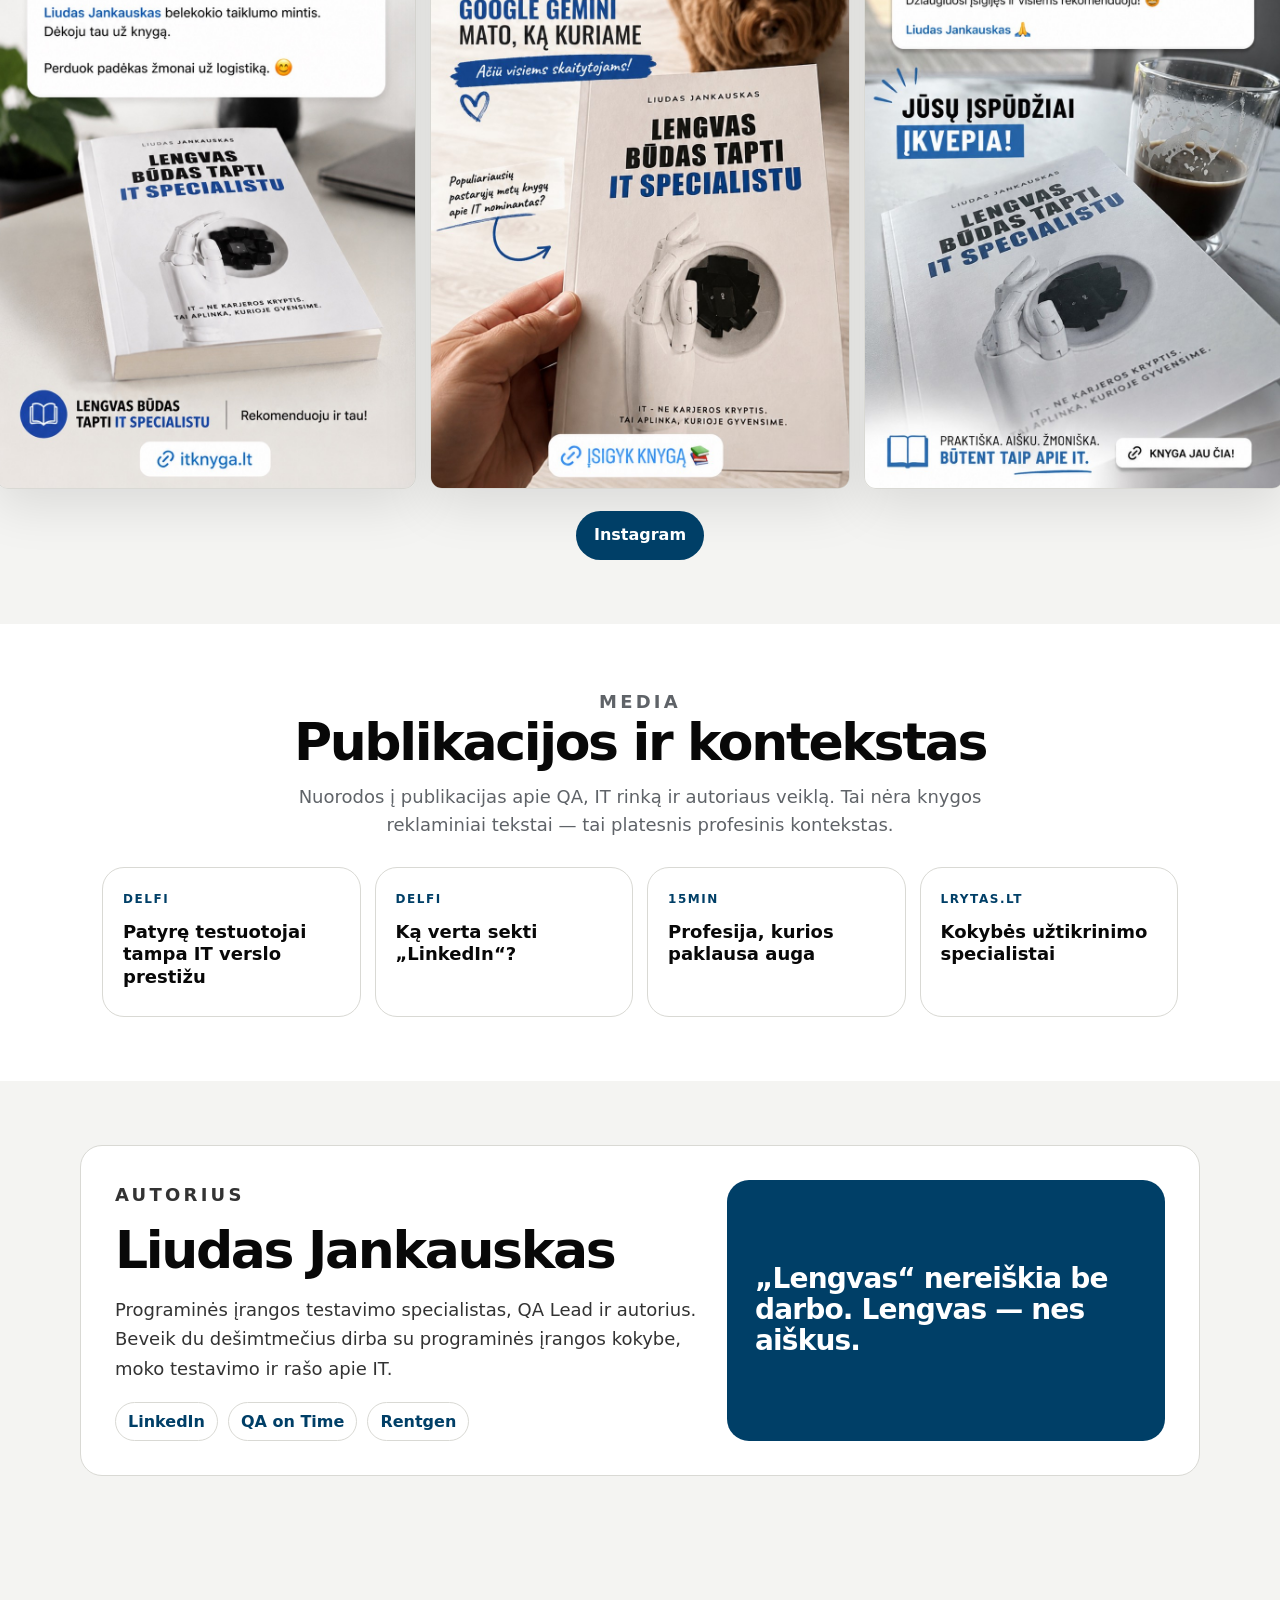
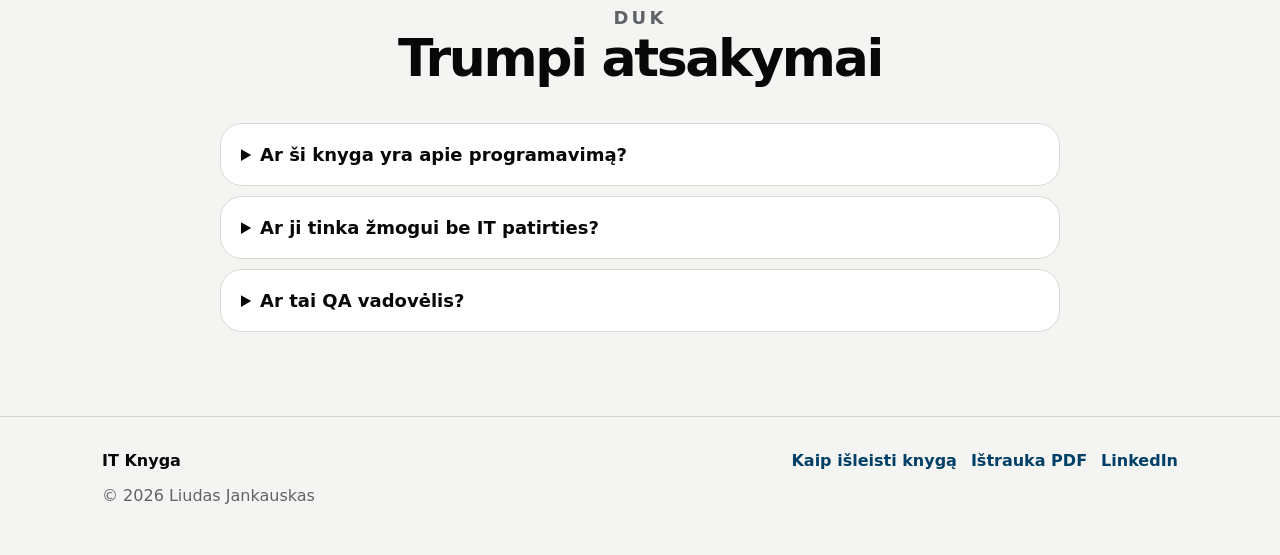
==== commit 283ac38a: "Rebrand (#1) * updated  * update" ====
--- a/index.html
+++ b/index.html
@@ -44,15 +44,6 @@
         <a href="#atsiliepimai">Skaitytojai</a>
         <a href="#autorius">Autorius</a>
       </nav>
-
-      <a class="button primary nav-buy"
-        href="https://buy.stripe.com/aFabIT3YFaNPa3r3Bz1Jm03"
-        target="_blank"
-        rel="noopener">
-        <span class="button-dot"></span>
-        Pirkti
-      </a>
-
     </div>
   </header>
 
@@ -235,8 +226,6 @@
             <a href="https://www.linkedin.com/in/liudas-jankauskas/" target="_blank" rel="noopener">LinkedIn</a>
             <a href="https://qaontime.com" target="_blank" rel="noopener">QA on Time</a>
             <a href="https://rentgen.io" target="_blank" rel="noopener">Rentgen</a>
-            <a href="https://www.instagram.com/liudasjan/" target="_blank" rel="noopener">Instagram</a>
-            <a href="https://wa.me/37064034810" target="_blank" rel="noopener">WhatsApp</a>
           </div>
         </div>
         <blockquote>
--- a/styles.css
+++ b/styles.css
@@ -396,25 +396,3 @@
   .lead{font-size:18px}
   .stories-grid{grid-template-columns:1fr;max-width:360px}
 }
-
-
-.nav-buy{
-  min-height:42px;
-  padding:10px 16px;
-  box-shadow:0 12px 32px rgba(0,63,103,.18);
-}
-
-@media (max-width:900px){
-  .nav-buy{
-    display:none;
-  }
-}
-
-.button-dot{
-  width:8px;
-  height:8px;
-  border-radius:50%;
-  background:white;
-  display:inline-block;
-  margin-right:6px;
-}
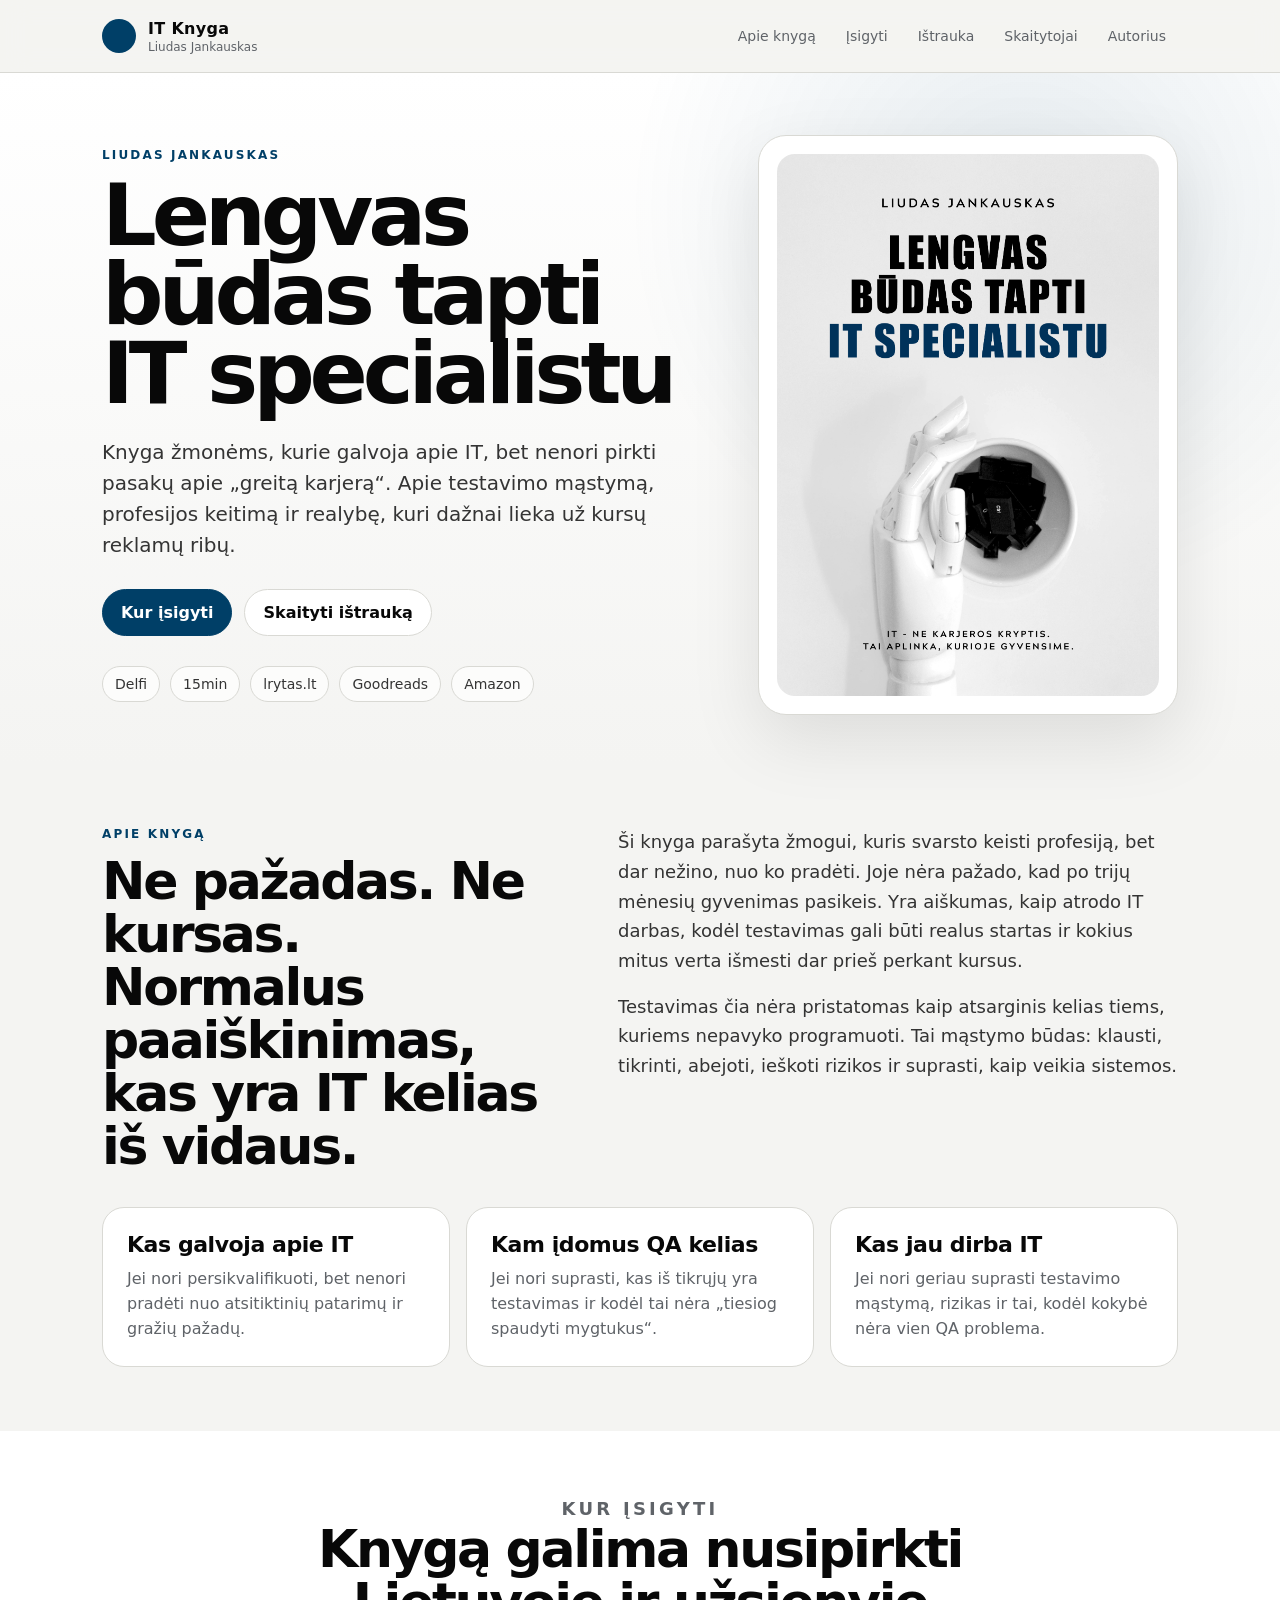
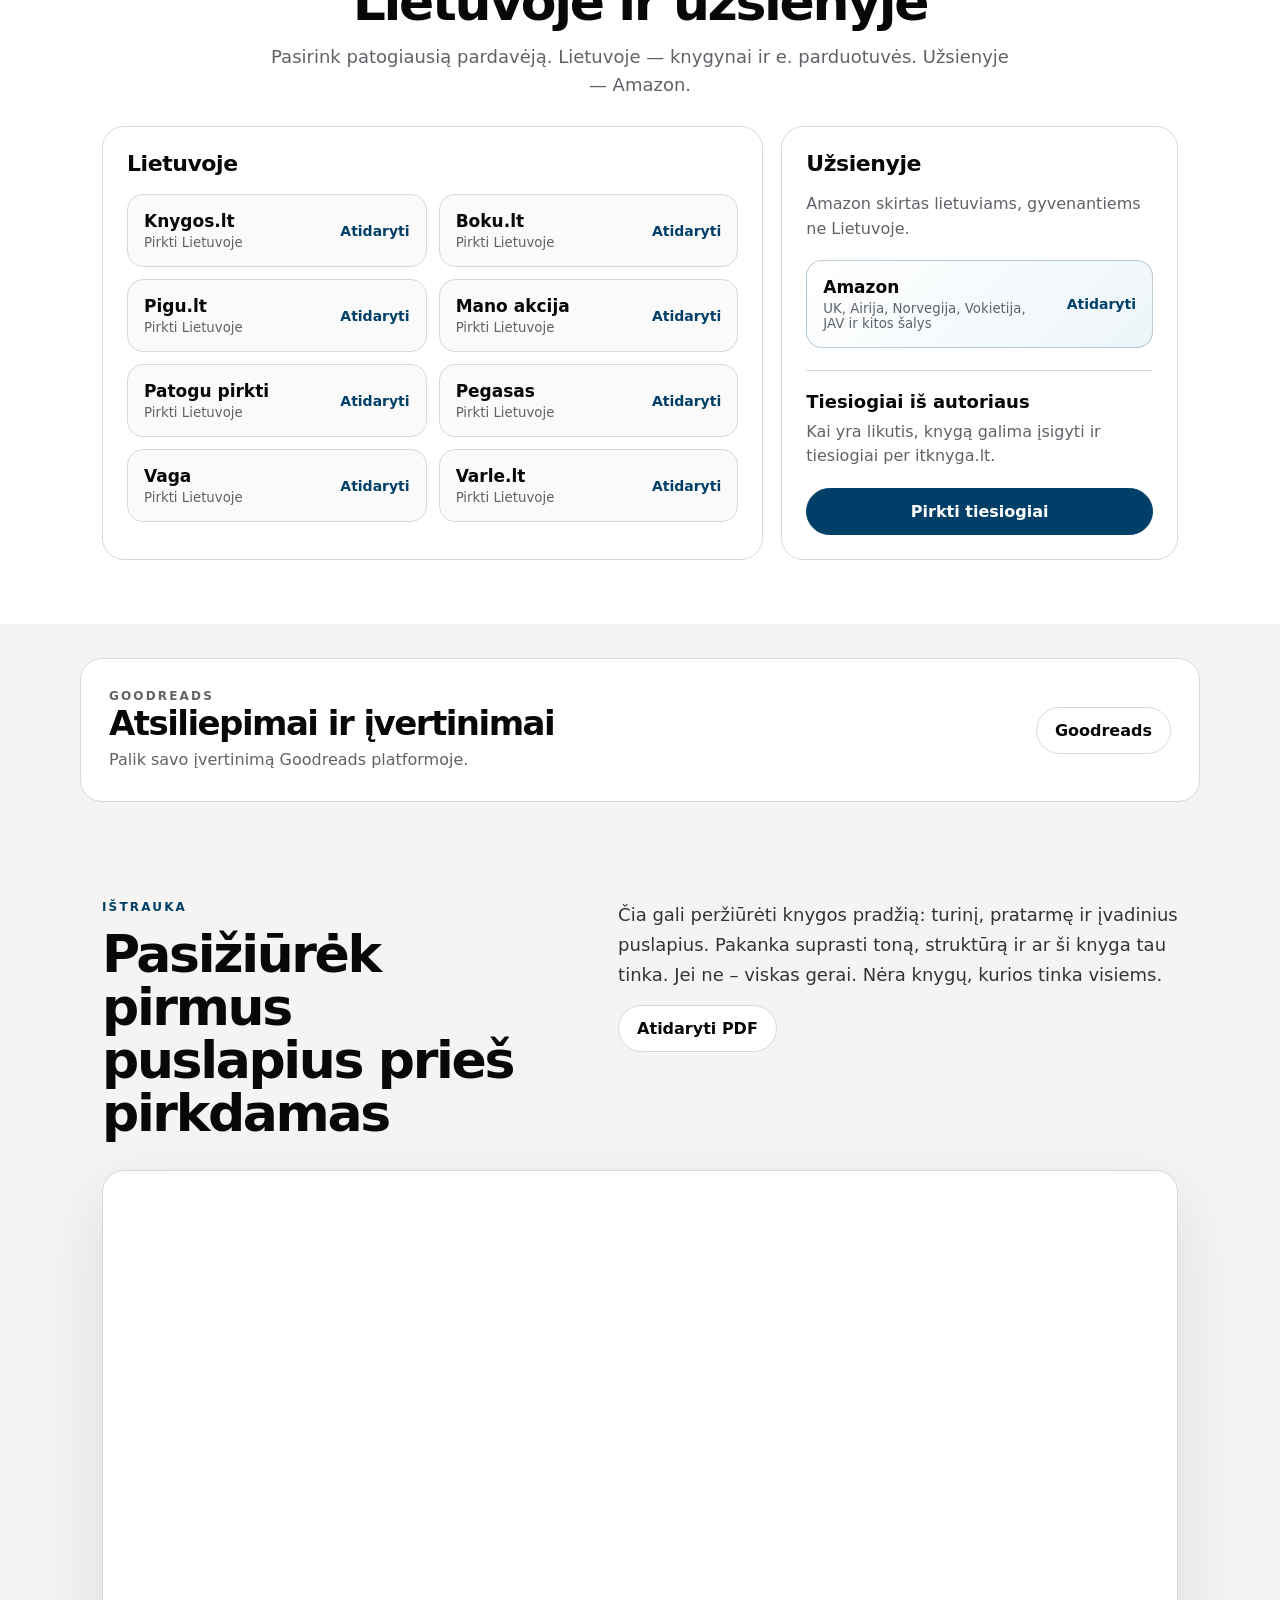
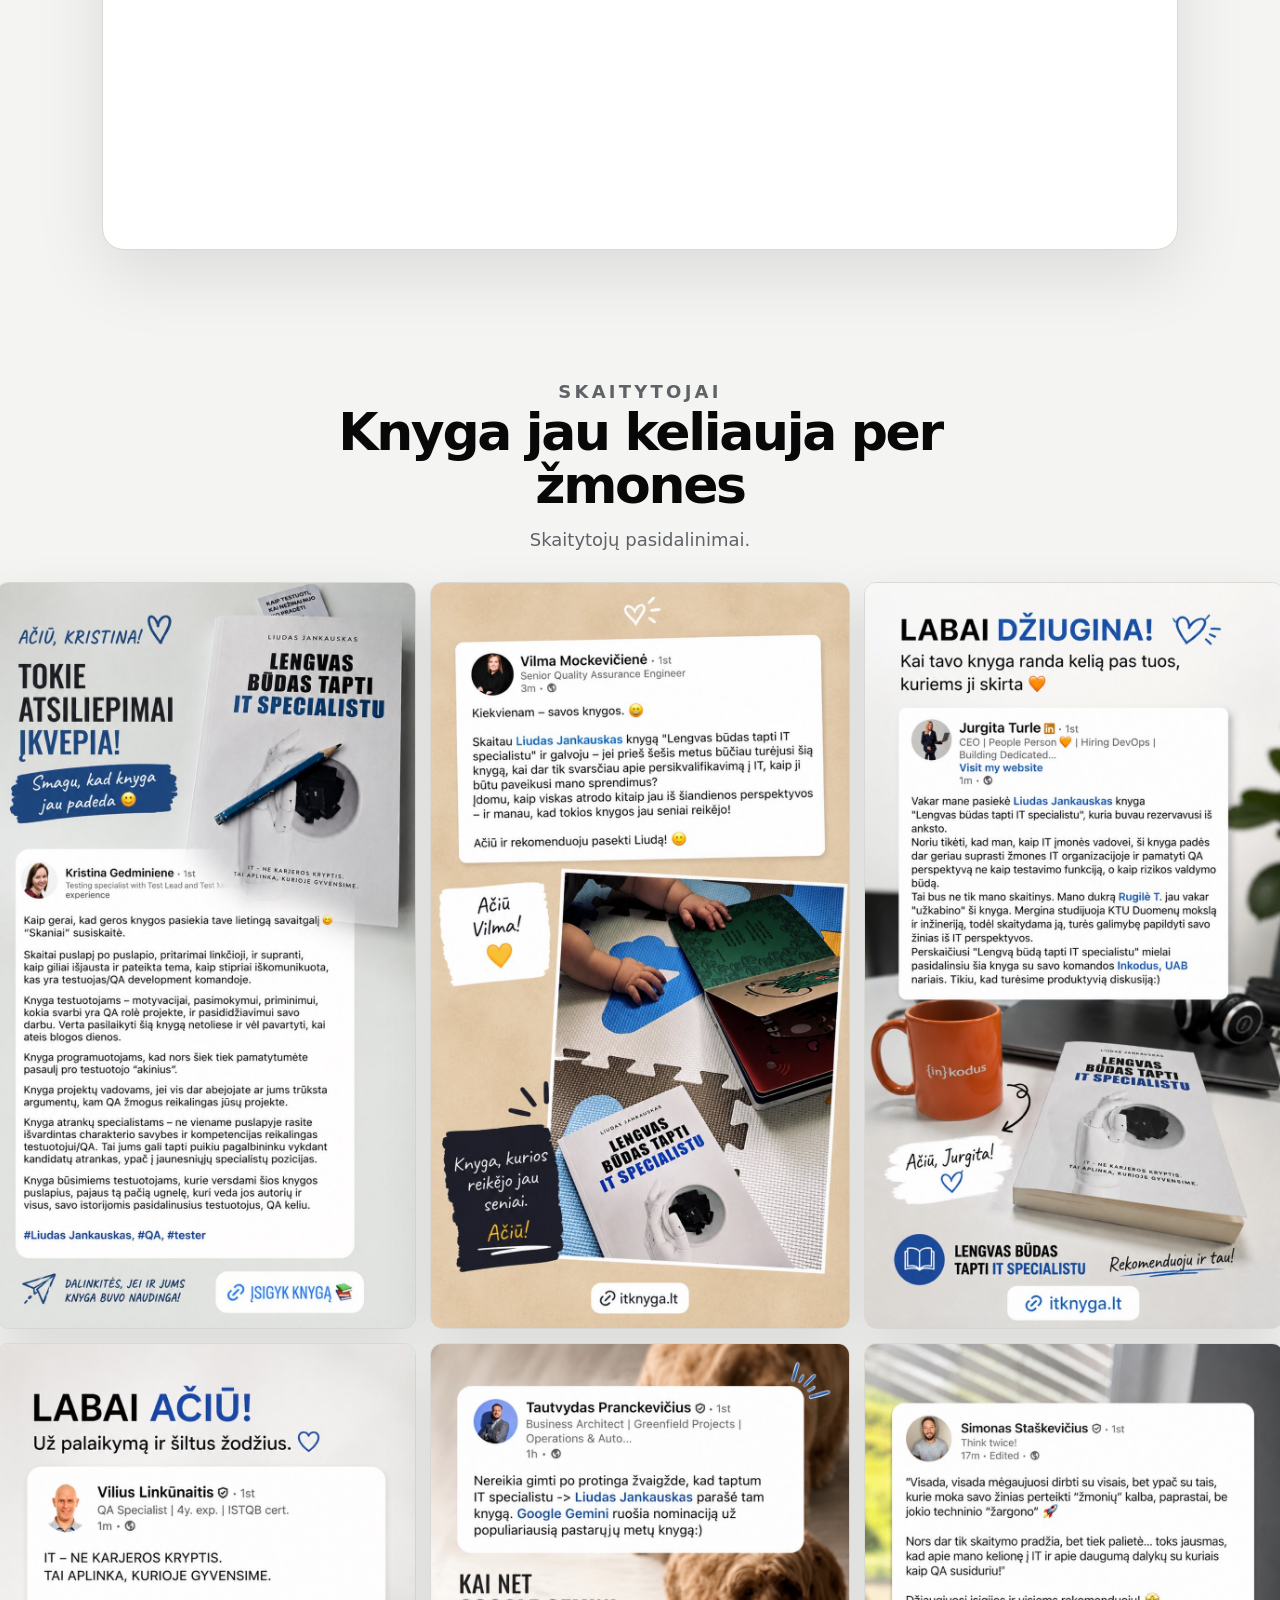
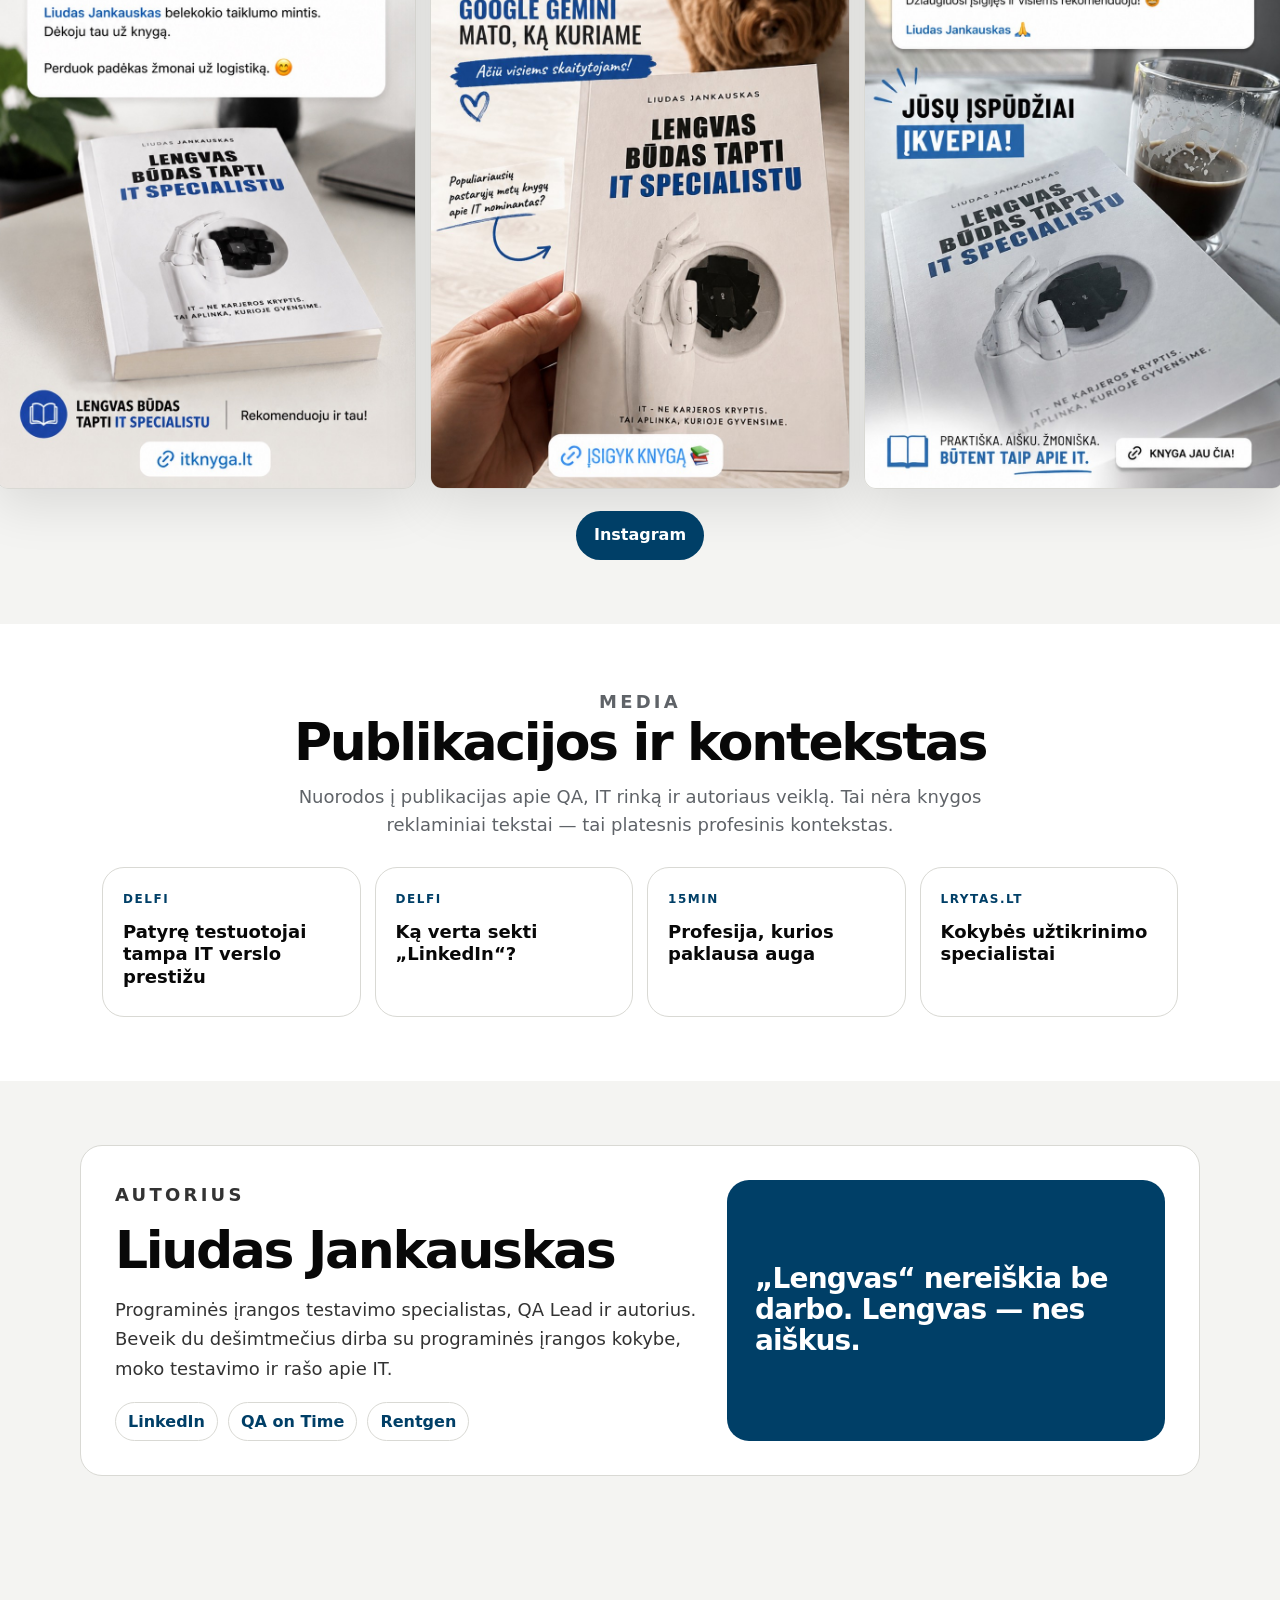
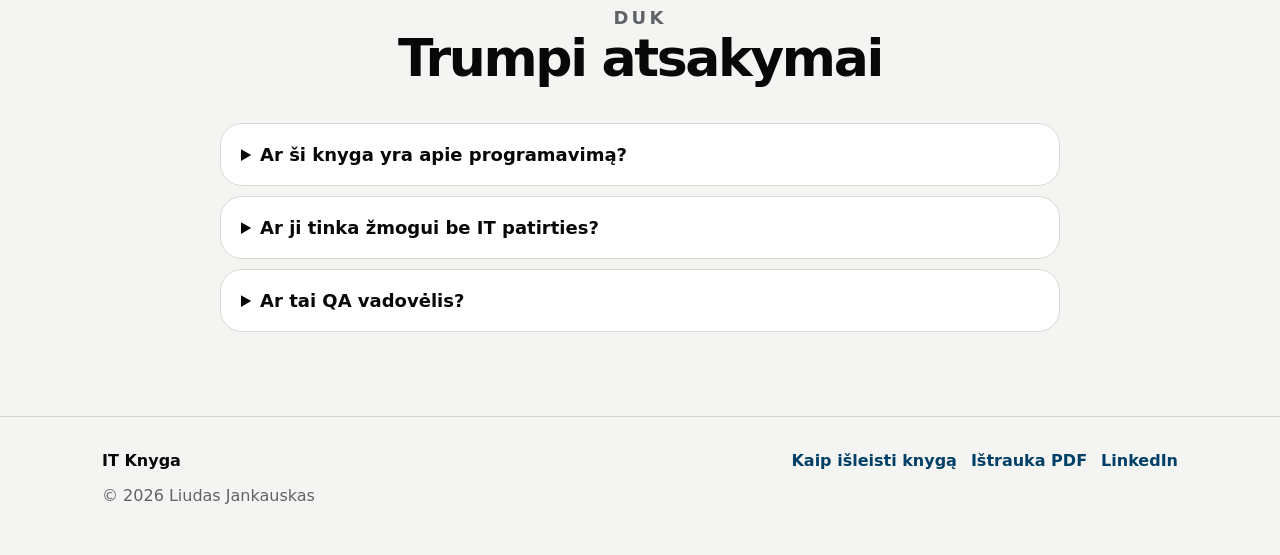
==== commit afe26bac: "amazon link fix" ====
--- a/index.html
+++ b/index.html
@@ -120,7 +120,7 @@
           <div class="buy-panel featured">
             <h3>Užsienyje</h3>
             <p class="muted">Amazon skirtas lietuviams, gyvenantiems ne Lietuvoje.</p>
-            <a class="store-card amazon" id="amazonLink" href="https://www.amazon.com/s?k=Lengvas+b%C5%ABdas+tapti+IT+specialistu+Liudas+Jankauskas" target="_blank" rel="noopener">
+            <a class="store-card amazon" id="amazonLink" href="https://www.amazon.com/s?k=Lengvas+b%C5%ABdas+tapti+IT+specialistu" target="_blank" rel="noopener">
               <span>
                 <strong>Amazon</strong>
                 <small>UK, Airija, Norvegija, Vokietija, JAV ir kitos šalys</small>
